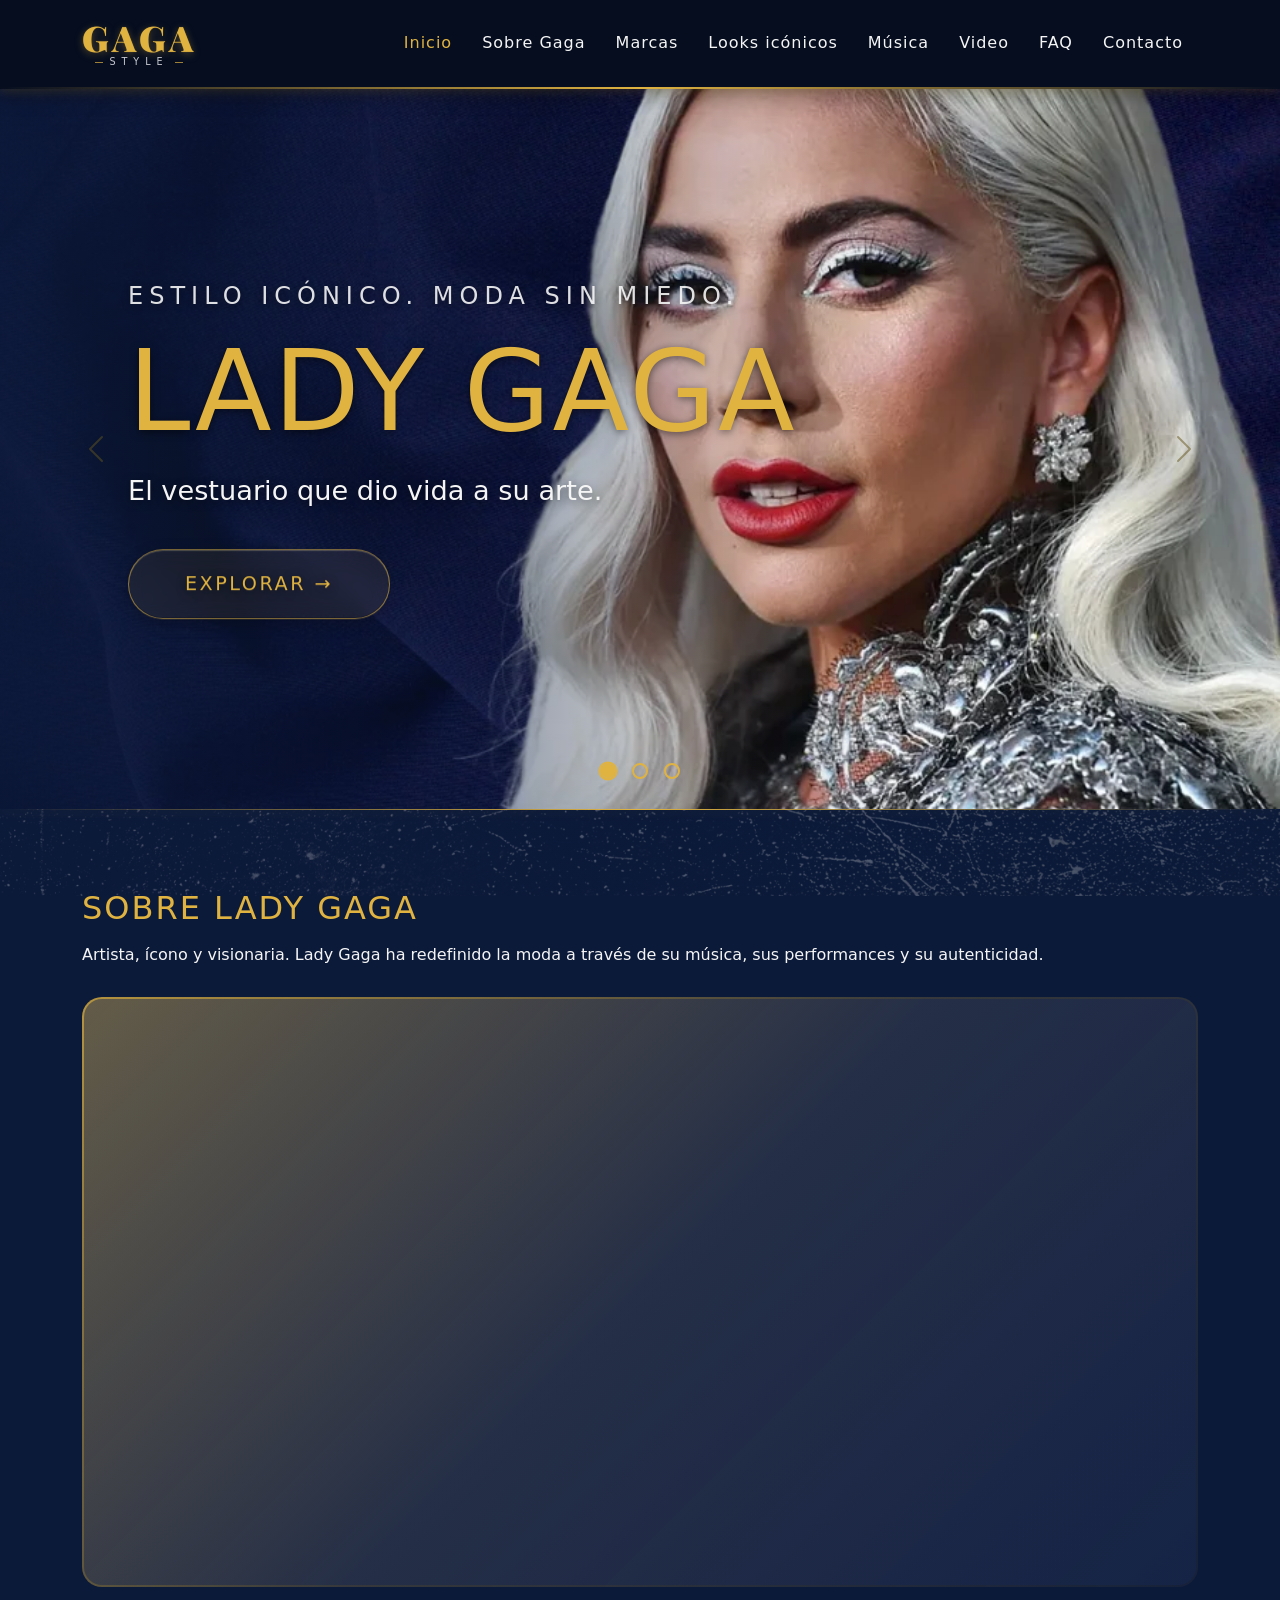
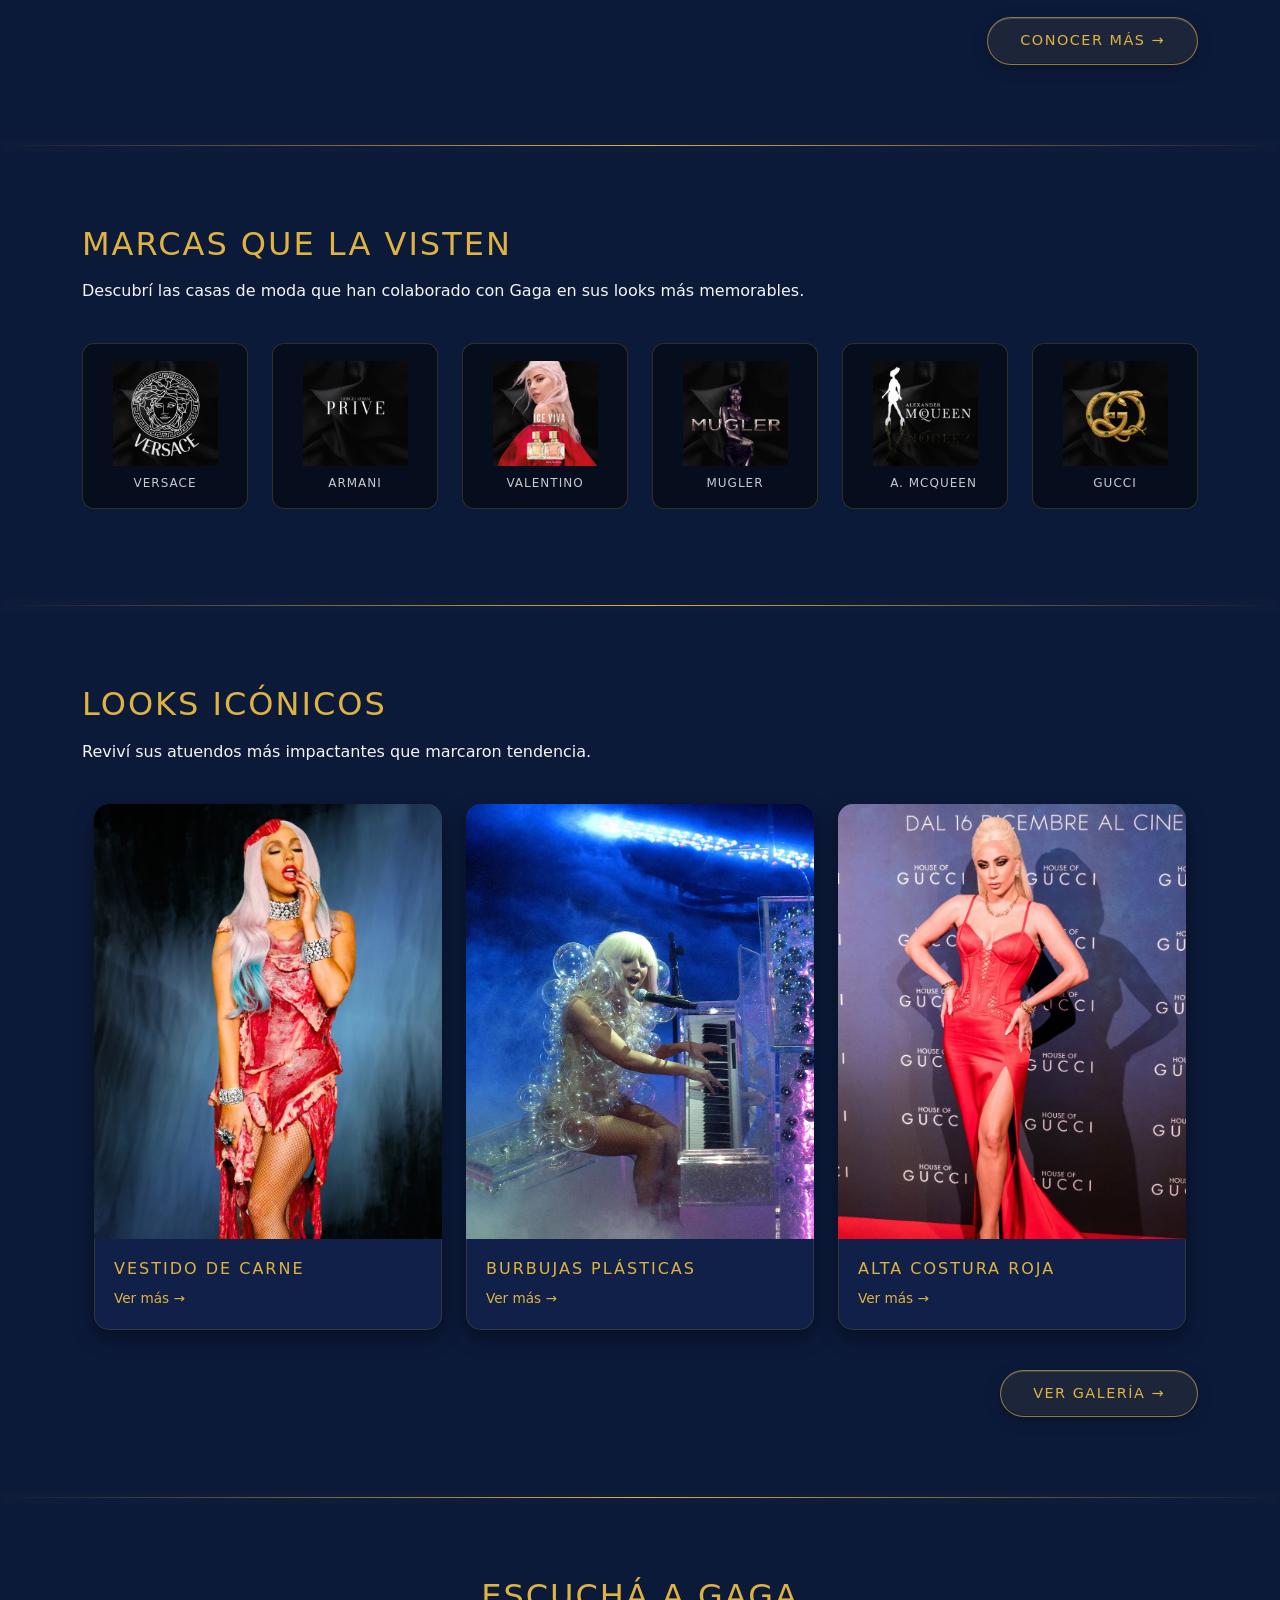
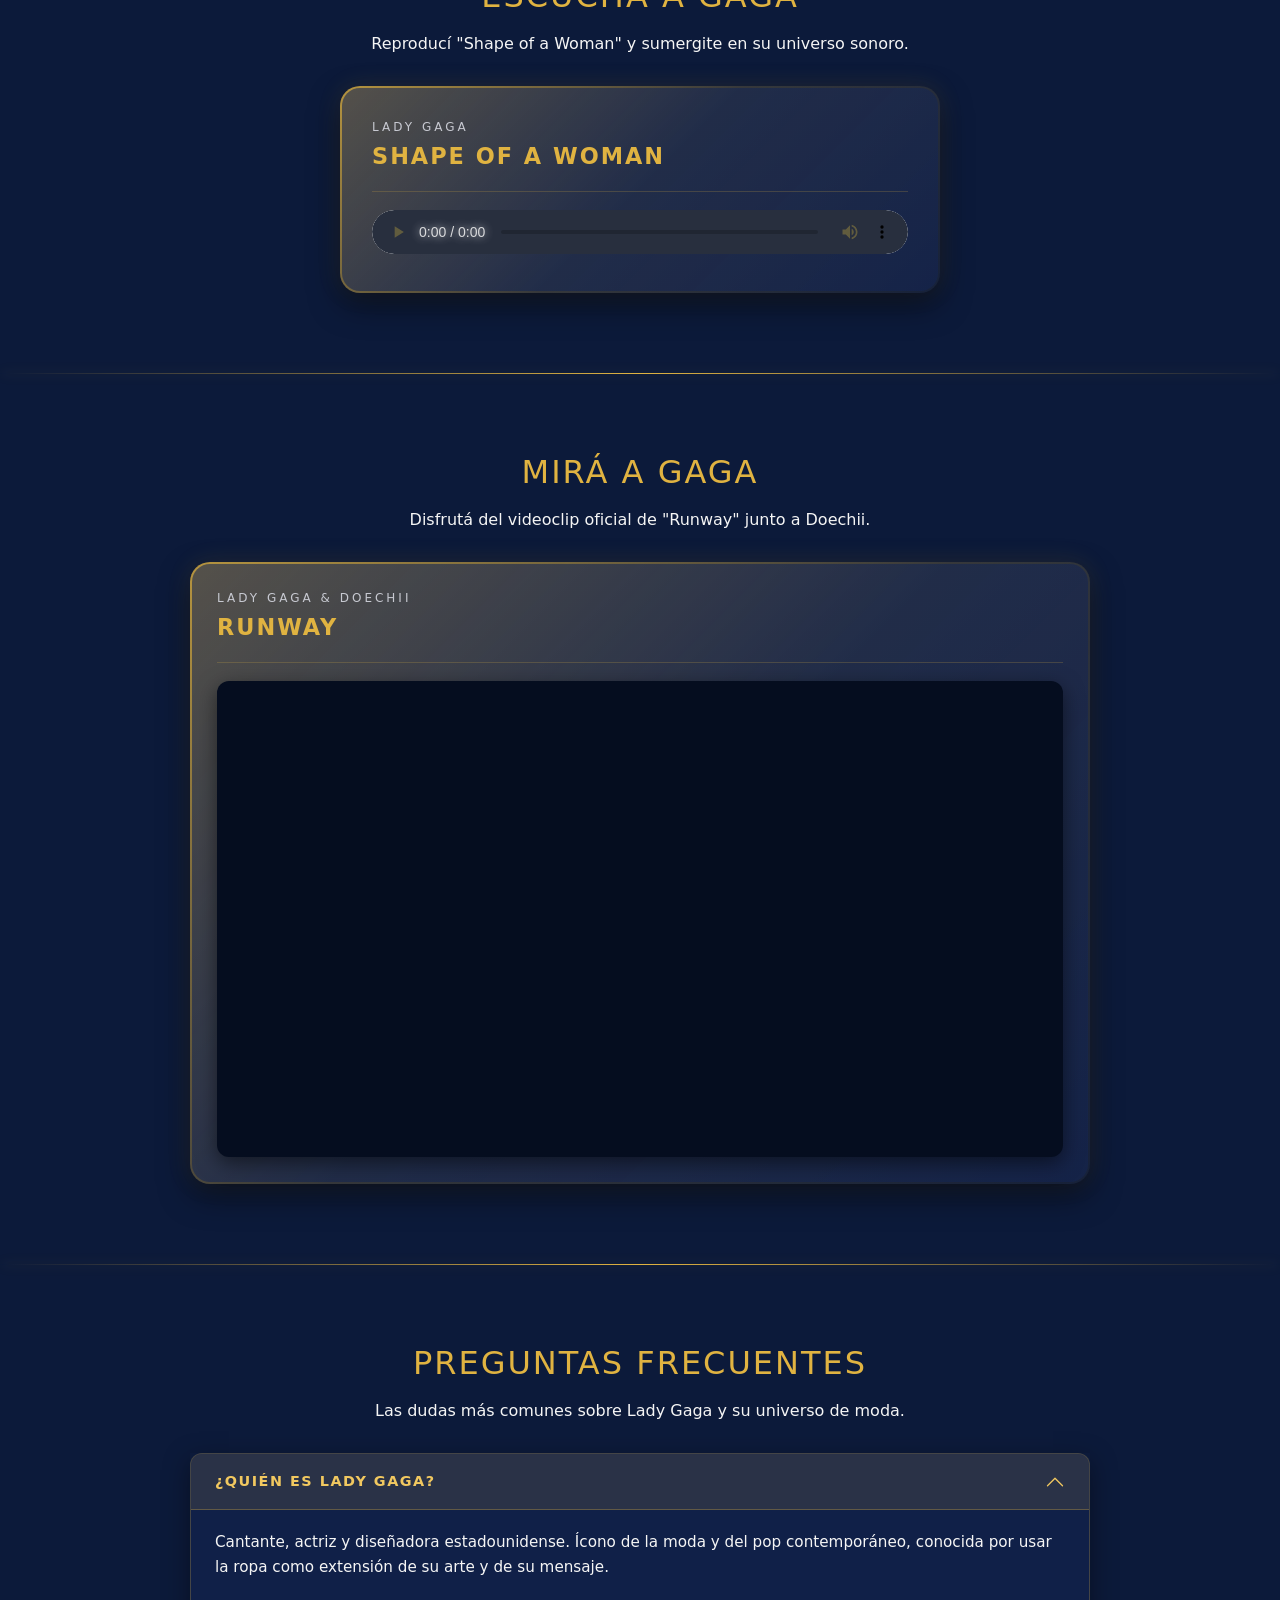
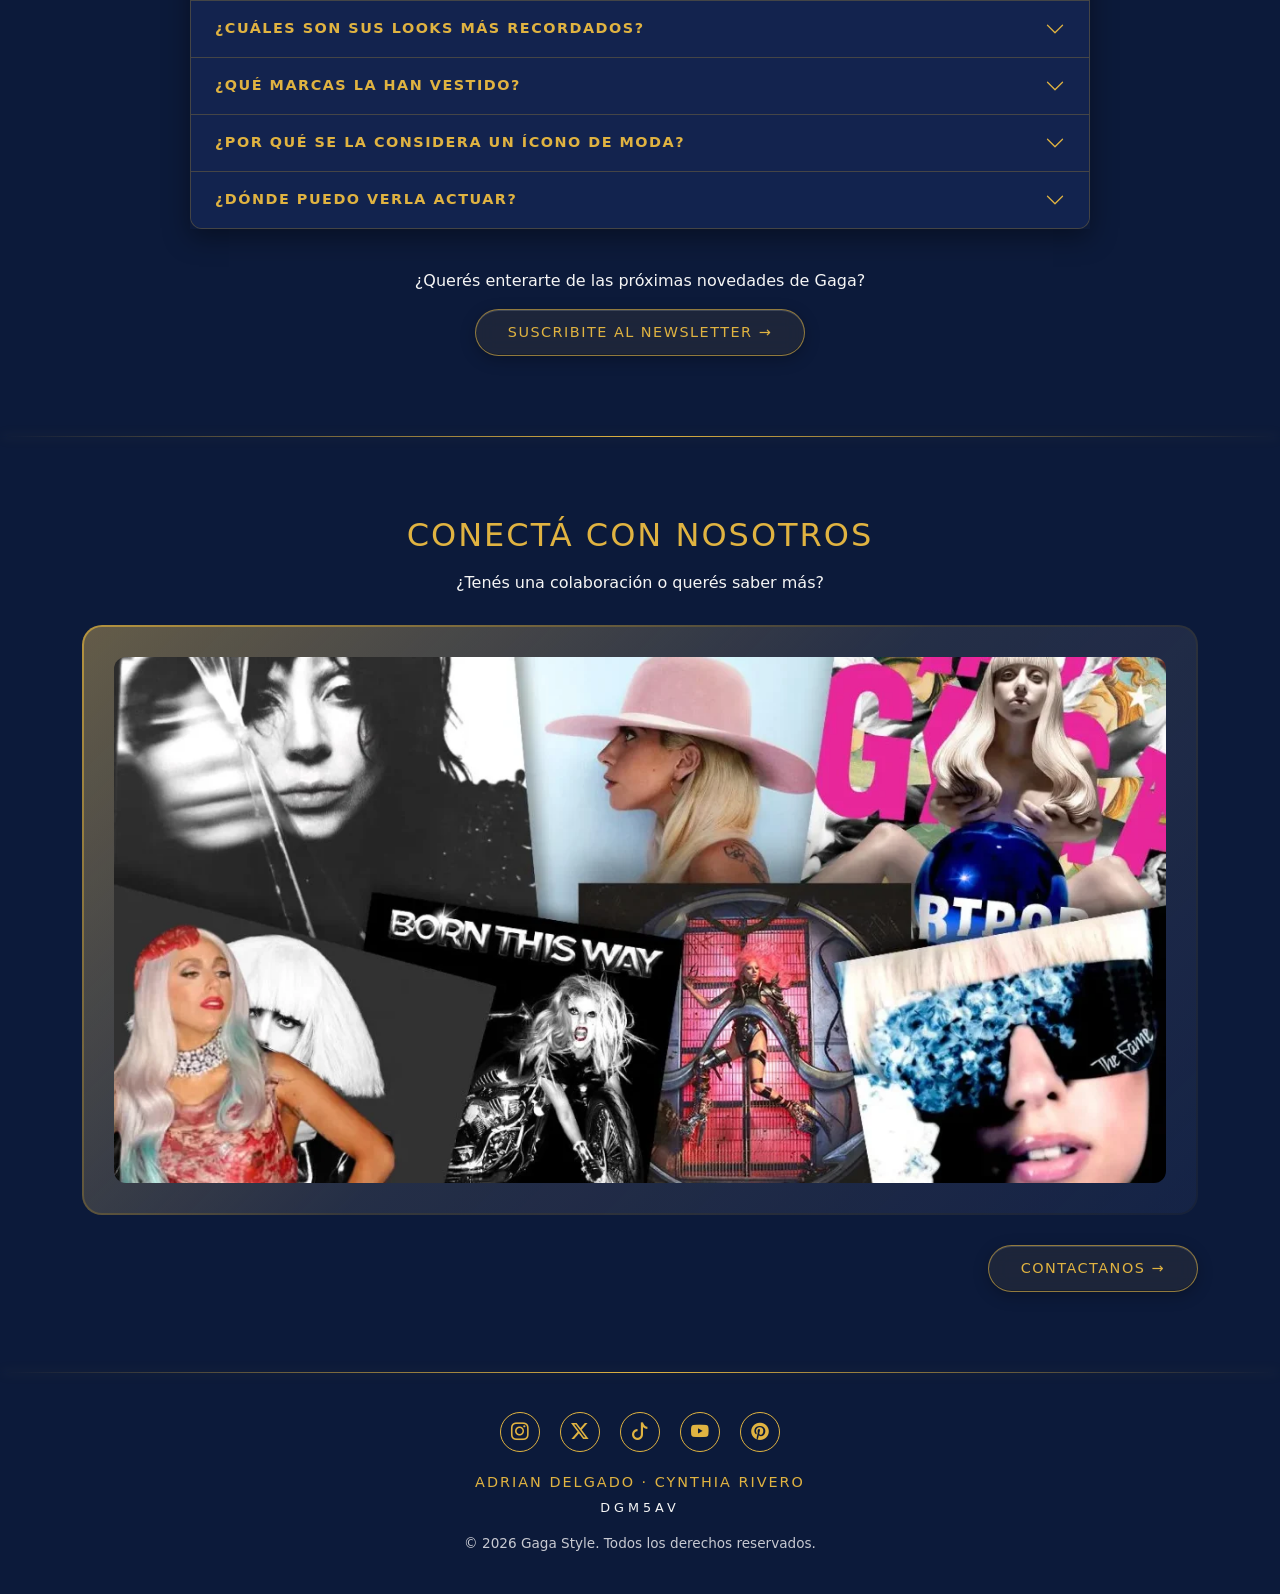
==== index.html @ fc1a2ec3 "TP2 Gaga Style — sitio sobre Lady Gaga (versión completa)" ====
<!DOCTYPE html>
<html lang="es">
<head>
    <meta charset="UTF-8">
    <meta name="viewport" content="width=device-width, initial-scale=1.0">
    <link rel="icon" type="image/svg+xml" href="multimedia/favicon.svg">
    <title>GAGA Style</title>
    <link rel="stylesheet" href="estilos/bootstrap.css">
    <link rel="stylesheet" href="https://cdn.jsdelivr.net/npm/bootstrap-icons@1.11.3/font/bootstrap-icons.css">
    <link rel="preconnect" href="https://fonts.googleapis.com">
    <link rel="preconnect" href="https://fonts.gstatic.com" crossorigin>
    <link rel="stylesheet" href="https://fonts.googleapis.com/css2?family=Playfair+Display:wght@700;900&display=swap">
    <link rel="stylesheet" href="estilos/estilos.css">
</head>
<body>

    <header>
        <nav class="navbar navbar-expand-lg">
            <div class="container">
                <a class="navbar-brand" href="#inicio">
                    <span class="brand-main">GAGA</span>
                    <span class="brand-tag">Style</span>
                </a>
                <button class="navbar-toggler" type="button" data-bs-toggle="collapse" data-bs-target="#menuPrincipal" aria-controls="menuPrincipal" aria-expanded="false" aria-label="Abrir menú">
                    <span class="navbar-toggler-icon"></span>
                </button>
                <div class="collapse navbar-collapse" id="menuPrincipal">
                    <ul class="navbar-nav ms-auto">
                        <li class="nav-item">
                            <a class="nav-link" href="#inicio">Inicio</a>
                        </li>
                        <li class="nav-item">
                            <a class="nav-link" href="#sobre">Sobre Gaga</a>
                        </li>
                        <li class="nav-item">
                            <a class="nav-link" href="#marcas">Marcas</a>
                        </li>
                        <li class="nav-item">
                            <a class="nav-link" href="#looks">Looks icónicos</a>
                        </li>
                        <li class="nav-item">
                            <a class="nav-link" href="#musica">Música</a>
                        </li>
                        <li class="nav-item">
                            <a class="nav-link" href="#video">Video</a>
                        </li>
                        <li class="nav-item">
                            <a class="nav-link" href="#faq">FAQ</a>
                        </li>
                        <li class="nav-item">
                            <a class="nav-link" href="#contacto">Contacto</a>
                        </li>
                    </ul>
                </div>
            </div>
        </nav>
    </header>

    <main>

        <!-- 01 INICIO — banner con carousel -->
        <section id="inicio" class="carousel slide carousel-fade">
            <div class="carousel-indicators">
                <button type="button" data-bs-target="#inicio" data-bs-slide-to="0" class="active" aria-current="true" aria-label="Banner Lady Gaga"></button>
                <button type="button" data-bs-target="#inicio" data-bs-slide-to="1" aria-label="Banner Un manifiesto"></button>
                <button type="button" data-bs-target="#inicio" data-bs-slide-to="2" aria-label="Banner Alta costura"></button>
            </div>

            <ul class="carousel-inner p-0 m-0">
                <li class="carousel-item active">
                    <picture>
                        <source media="(max-width: 767px)" srcset="multimedia/banner/banner1_mobile.webp">
                        <source media="(max-width: 991px)" srcset="multimedia/banner/banner1_tablet.webp">
                        <img src="multimedia/banner/banner1_pc.webp" class="d-block w-100" alt="Lady Gaga look 1">
                    </picture>
                    <div class="carousel-caption">
                        <p>Estilo icónico. Moda sin miedo.</p>
                        <h1>Lady Gaga</h1>
                        <p>El vestuario que dio vida a su arte.</p>
                        <a href="#sobre" class="btn btn-outline-warning">Explorar</a>
                    </div>
                </li>
                <li class="carousel-item">
                    <picture>
                        <source media="(max-width: 767px)" srcset="multimedia/banner/banner2_mobile.webp">
                        <source media="(max-width: 991px)" srcset="multimedia/banner/banner2_tablet.webp">
                        <img src="multimedia/banner/banner2_pc.webp" class="d-block w-100" alt="Lady Gaga look 2">
                    </picture>
                    <div class="carousel-caption">
                        <p>Provocación y arte.</p>
                        <h2>Un manifiesto</h2>
                        <p>Atuendos que marcaron una era.</p>
                        <a href="#looks" class="btn btn-outline-warning">Ver looks</a>
                    </div>
                </li>
                <li class="carousel-item">
                    <picture>
                        <source media="(max-width: 767px)" srcset="multimedia/banner/banner3_mobile.webp">
                        <source media="(max-width: 991px)" srcset="multimedia/banner/banner3_tablet.webp">
                        <img src="multimedia/banner/banner3_pc.webp" class="d-block w-100" alt="Lady Gaga look 3">
                    </picture>
                    <div class="carousel-caption">
                        <p>Diseñadores y casas de moda.</p>
                        <h2>Alta costura</h2>
                        <p>Descubrí quién está detrás de cada look.</p>
                        <a href="#marcas" class="btn btn-outline-warning">Ver marcas</a>
                    </div>
                </li>
            </ul>

            <button class="carousel-control-prev" type="button" data-bs-target="#inicio" data-bs-slide="prev">
                <span class="carousel-control-prev-icon" aria-hidden="true"></span>
                <span class="visually-hidden">Anterior</span>
            </button>
            <button class="carousel-control-next" type="button" data-bs-target="#inicio" data-bs-slide="next">
                <span class="carousel-control-next-icon" aria-hidden="true"></span>
                <span class="visually-hidden">Siguiente</span>
            </button>
        </section>

        <!-- 02 SOBRE GAGA -->
        <section id="sobre">
            <div class="container">
                <h2>Sobre Lady Gaga</h2>
                <p>Artista, ícono y visionaria. Lady Gaga ha redefinido la moda a través de su música, sus performances y su autenticidad.</p>
                <figure>
                    <picture>
                        <source media="(max-width: 767px)" srcset="multimedia/sobre_mobile.webp">
                        <source media="(max-width: 991px)" srcset="multimedia/sobre_tablet.webp">
                        <img src="multimedia/sobre_pc.webp" class="img-fluid" alt="Retrato de Lady Gaga">
                    </picture>
                </figure>
                <a href="secciones/sobre.html" class="btn btn-outline-warning">Conocer más</a>
            </div>
        </section>

        <!-- 03 MARCAS — grid de logos -->
        <section id="marcas">
            <div class="container">
                <h2>Marcas que la visten</h2>
                <p>Descubrí las casas de moda que han colaborado con Gaga en sus looks más memorables.</p>

                <!-- propiedad + break + columna -->
                <ul class="row list-unstyled">
                    <li class="col-6 col-md-4 col-lg-2">
                        <a href="secciones/marca1.html" class="tarjeta-marca">
                            <img src="multimedia/marcas/marca1.webp" class="img-fluid" alt="Versace">
                            <span>Versace</span>
                        </a>
                    </li>
                    <li class="col-6 col-md-4 col-lg-2">
                        <a href="secciones/marca2.html" class="tarjeta-marca">
                            <img src="multimedia/marcas/marca2.webp" class="img-fluid" alt="Armani">
                            <span>Armani</span>
                        </a>
                    </li>
                    <li class="col-6 col-md-4 col-lg-2">
                        <a href="secciones/marca3.html" class="tarjeta-marca">
                            <img src="multimedia/marcas/marca3.webp" class="img-fluid" alt="Valentino">
                            <span>Valentino</span>
                        </a>
                    </li>
                    <li class="col-6 col-md-4 col-lg-2">
                        <a href="secciones/marca4.html" class="tarjeta-marca">
                            <img src="multimedia/marcas/marca4.webp" class="img-fluid" alt="Mugler">
                            <span>Mugler</span>
                        </a>
                    </li>
                    <li class="col-6 col-md-4 col-lg-2">
                        <a href="secciones/marca5.html" class="tarjeta-marca">
                            <img src="multimedia/marcas/marca5.webp" class="img-fluid" alt="Alexander McQueen">
                            <span>Alexander McQueen</span>
                        </a>
                    </li>
                    <li class="col-6 col-md-4 col-lg-2">
                        <a href="secciones/marca6.html" class="tarjeta-marca">
                            <img src="multimedia/marcas/marca6.webp" class="img-fluid" alt="Gucci">
                            <span>Gucci</span>
                        </a>
                    </li>
                </ul>
            </div>
        </section>

        <!-- 04 LOOKS ICÓNICOS -->
        <section id="looks">
            <div class="container">
                <h2>Looks icónicos</h2>
                <p>Reviví sus atuendos más impactantes que marcaron tendencia.</p>

                <!-- propiedad + break + columna -->
                <ul class="row list-unstyled">
                    <li class="card col-12 col-md-6 col-lg-4">
                        <figure>
                            <picture>
                                <source media="(max-width: 767px)" srcset="multimedia/looks/look1_mobile.webp">
                                <source media="(max-width: 991px)" srcset="multimedia/looks/look1_tablet.webp">
                                <img src="multimedia/looks/look1_pc.webp" class="card-img-top img-fluid" alt="Lady Gaga con el vestido de carne en los MTV VMA 2010">
                            </picture>
                        </figure>
                        <div class="card-body">
                            <h3 class="card-title">Vestido de carne</h3>
                            <a href="secciones/look1.html" class="card-link">Ver más</a>
                        </div>
                    </li>
                    <li class="card col-12 col-md-6 col-lg-4">
                        <figure>
                            <picture>
                                <source media="(max-width: 767px)" srcset="multimedia/looks/look2_mobile.webp">
                                <source media="(max-width: 991px)" srcset="multimedia/looks/look2_tablet.webp">
                                <img src="multimedia/looks/look2_pc.webp" class="card-img-top img-fluid" alt="Lady Gaga con el traje de burbujas plásticas transparentes">
                            </picture>
                        </figure>
                        <div class="card-body">
                            <h3 class="card-title">Burbujas plásticas</h3>
                            <a href="secciones/look2.html" class="card-link">Ver más</a>
                        </div>
                    </li>
                    <li class="card col-12 col-md-6 col-lg-4">
                        <figure>
                            <picture>
                                <source media="(max-width: 767px)" srcset="multimedia/looks/look3_mobile.webp">
                                <source media="(max-width: 991px)" srcset="multimedia/looks/look3_tablet.webp">
                                <img src="multimedia/looks/look3_pc.webp" class="card-img-top img-fluid" alt="Lady Gaga con vestido rojo de alta costura sobre alfombra roja">
                            </picture>
                        </figure>
                        <div class="card-body">
                            <h3 class="card-title">Alta costura roja</h3>
                            <a href="secciones/look3.html" class="card-link">Ver más</a>
                        </div>
                    </li>
                </ul>

                <a href="#" class="btn btn-outline-warning">Ver galería</a>
            </div>
        </section>

        <!-- 05 MÚSICA -->
        <section id="musica">
            <div class="container">
                <h2>Escuchá a Gaga</h2>
                <p>Reproducí "Shape of a Woman" y sumergite en su universo sonoro.</p>

                <div class="reproductor">
                    <div class="reproductor-info">
                        <span class="reproductor-artista">Lady Gaga</span>
                        <span class="reproductor-tema">Shape of a Woman</span>
                    </div>
                    <audio controls preload="metadata">
                        <source src="multimedia/audio/shape-of-a-woman.mp3" type="audio/mpeg">
                        Tu navegador no soporta el elemento de audio.
                    </audio>
                </div>
            </div>
        </section>

        <!-- 06 VIDEO -->
        <section id="video">
            <div class="container">
                <h2>Mirá a Gaga</h2>
                <p>Disfrutá del videoclip oficial de "Runway" junto a Doechii.</p>

                <div class="reproductor-video">
                    <div class="reproductor-info">
                        <span class="reproductor-artista">Lady Gaga &amp; Doechii</span>
                        <span class="reproductor-tema">Runway</span>
                    </div>
                    <iframe
                        src="https://www.youtube.com/embed/XXIX2WnfbpE"
                        title="Videoclip de Lady Gaga"
                        allow="accelerometer; autoplay; clipboard-write; encrypted-media; gyroscope; picture-in-picture; web-share"
                        referrerpolicy="strict-origin-when-cross-origin"
                        allowfullscreen>
                    </iframe>
                </div>
            </div>
        </section>

        <!-- 07 FAQ — accordion de Bootstrap, primer item abierto por default -->
        <section id="faq">
            <div class="container">
                <h2>Preguntas frecuentes</h2>
                <p>Las dudas más comunes sobre Lady Gaga y su universo de moda.</p>

                <ul class="accordion list-unstyled" id="faqAccordion">
                    <li class="accordion-item">
                        <h3 class="accordion-header">
                            <button class="accordion-button" type="button" data-bs-toggle="collapse" data-bs-target="#faq1" aria-expanded="true" aria-controls="faq1">
                                ¿Quién es Lady Gaga?
                            </button>
                        </h3>
                        <div id="faq1" class="accordion-collapse collapse show" data-bs-parent="#faqAccordion">
                            <div class="accordion-body">
                                Cantante, actriz y diseñadora estadounidense. Ícono de la moda y del pop contemporáneo, conocida por usar la ropa como extensión de su arte y de su mensaje.
                            </div>
                        </div>
                    </li>
                    <li class="accordion-item">
                        <h3 class="accordion-header">
                            <button class="accordion-button collapsed" type="button" data-bs-toggle="collapse" data-bs-target="#faq2" aria-expanded="false" aria-controls="faq2">
                                ¿Cuáles son sus looks más recordados?
                            </button>
                        </h3>
                        <div id="faq2" class="accordion-collapse collapse" data-bs-parent="#faqAccordion">
                            <div class="accordion-body">
                                El vestido de carne en los MTV VMA 2010, el traje de burbujas plásticas y sus apariciones de alta costura en alfombras rojas como las de House of Gucci.
                            </div>
                        </div>
                    </li>
                    <li class="accordion-item">
                        <h3 class="accordion-header">
                            <button class="accordion-button collapsed" type="button" data-bs-toggle="collapse" data-bs-target="#faq3" aria-expanded="false" aria-controls="faq3">
                                ¿Qué marcas la han vestido?
                            </button>
                        </h3>
                        <div id="faq3" class="accordion-collapse collapse" data-bs-parent="#faqAccordion">
                            <div class="accordion-body">
                                Versace, Armani, Valentino, Mugler, Alexander McQueen y Gucci, entre otras casas de alta costura que la vistieron en momentos clave de su carrera.
                            </div>
                        </div>
                    </li>
                    <li class="accordion-item">
                        <h3 class="accordion-header">
                            <button class="accordion-button collapsed" type="button" data-bs-toggle="collapse" data-bs-target="#faq4" aria-expanded="false" aria-controls="faq4">
                                ¿Por qué se la considera un ícono de moda?
                            </button>
                        </h3>
                        <div id="faq4" class="accordion-collapse collapse" data-bs-parent="#faqAccordion">
                            <div class="accordion-body">
                                Porque rompió moldes desde sus inicios y transformó cada presentación en una declaración artística, usando los atuendos como un mensaje y no solo como vestuario.
                            </div>
                        </div>
                    </li>
                    <li class="accordion-item">
                        <h3 class="accordion-header">
                            <button class="accordion-button collapsed" type="button" data-bs-toggle="collapse" data-bs-target="#faq5" aria-expanded="false" aria-controls="faq5">
                                ¿Dónde puedo verla actuar?
                            </button>
                        </h3>
                        <div id="faq5" class="accordion-collapse collapse" data-bs-parent="#faqAccordion">
                            <div class="accordion-body">
                                En sus videos oficiales y conciertos. En este mismo sitio podés ver y escuchar material en las secciones de Música y Video.
                            </div>
                        </div>
                    </li>
                </ul>

                <!-- Newsletter CTA: el botón dispara un alert dinámico con JS
                     (mismo patrón oficial de Bootstrap: createElement + append).
                     El script va al final del body. -->
                <div class="newsletter-cta">
                    <p>¿Querés enterarte de las próximas novedades de Gaga?</p>
                    <div id="liveAlertPlaceholder"></div>
                    <button id="liveAlertBtn" type="button" class="btn btn-outline-warning">Suscribite al newsletter</button>
                </div>
            </div>
        </section>

        <!-- 08 CONTACTO -->
        <section id="contacto">
            <div class="container">
                <h2>Conectá con nosotros</h2>
                <p>¿Tenés una colaboración o querés saber más?</p>
                <figure>
                    <picture>
                        <source media="(max-width: 767px)" srcset="multimedia/contacto/contacto_mobile.webp">
                        <source media="(max-width: 991px)" srcset="multimedia/contacto/contacto_tablet.webp">
                        <img src="multimedia/contacto/contacto_pc.webp" class="img-fluid" alt="Contacto">
                    </picture>
                </figure>
                <a href="secciones/contacto.html" class="btn btn-outline-warning">Contactanos</a>
            </div>
        </section>

    </main>

    <footer>
        <div class="container text-center">
            <ul class="list-unstyled">
                <li><a href="https://instagram.com/" aria-label="Instagram"><i class="bi bi-instagram"></i></a></li>
                <li><a href="https://x.com/" aria-label="X"><i class="bi bi-twitter-x"></i></a></li>
                <li><a href="https://tiktok.com/" aria-label="TikTok"><i class="bi bi-tiktok"></i></a></li>
                <li><a href="https://youtube.com/" aria-label="YouTube"><i class="bi bi-youtube"></i></a></li>
                <li><a href="https://pinterest.com/" aria-label="Pinterest"><i class="bi bi-pinterest"></i></a></li>
            </ul>
            <p class="footer-alumnos">Adrian Delgado &middot; Cynthia Rivero</p>
            <p class="footer-carrera">DGM5AV</p>
            <p>&copy; 2026 Gaga Style. Todos los derechos reservados.</p>
        </div>
    </footer>

    <script src="js/bootstrap.bundle.min.js"></script>

    <!--
      Live alert: al hacer click en "Suscribite al newsletter", se inserta
      dinámicamente un alert dismissible dentro de #liveAlertPlaceholder.
      Patrón oficial de Bootstrap (createElement + innerHTML + append),
      tal cual mostró la profe en la slide "Alert con JavaScript".
    -->
    <script>
        const alertPlaceholder = document.getElementById('liveAlertPlaceholder')
        const appendAlert = (message, type) => {
            const wrapper = document.createElement('div')
            wrapper.innerHTML = [
                `<div class="alert alert-${type} alert-dismissible" role="alert">`,
                `   <div>${message}</div>`,
                '   <button type="button" class="btn-close" data-bs-dismiss="alert" aria-label="Cerrar"></button>',
                '</div>'
            ].join('')

            alertPlaceholder.append(wrapper)
        }

        const alertTrigger = document.getElementById('liveAlertBtn')
        if (alertTrigger) {
            alertTrigger.addEventListener('click', () => {
                appendAlert('¡Gracias por suscribirte! Pronto recibirás las novedades de Gaga en tu correo.', 'warning')
            })
        }
    </script>

    <!--
      Scrollspy: actualiza la clase .active del nav-link según la sección
      que el usuario está viendo. Target = #menuPrincipal (el <div> que contiene
      el <ul class="navbar-nav">). rootMargin compensa la nav sticky de PC
      (-120px arriba) y dispara el cambio cuando el título de la sección
      llega al tercio superior del viewport (-40% abajo).
    -->
    <script>
        // ScrollSpy actualiza .active del nav-link según la sección visible.
        // NO usamos smoothScroll: true porque ignora scroll-padding-top del CSS.
        // El smooth scroll lo hace el browser nativamente (scroll-behavior: smooth)
        // que SÍ respeta el padding para que la nav sticky no tape el título.
        new bootstrap.ScrollSpy(document.body, {
            target: '#menuPrincipal',
            rootMargin: '-120px 0px -40% 0px'
        })
    </script>

    <!--
      Fade-in al scrollear: cuando una <section> entra al viewport, se anima
      de opacity 0 + translateY(30px) hacia su posición normal. Solo en PC
      porque es donde tiene impacto visual. Salteamos la primera sección
      (banner) que ya está visible al cargar — así no parpadea.
    -->
    <script>
        if (window.matchMedia('(min-width: 1024px)').matches) {
            const sections = document.querySelectorAll('main > section:not(:first-of-type)')

            sections.forEach(s => s.classList.add('fade-in-pending'))

            const fadeObserver = new IntersectionObserver((entries) => {
                entries.forEach(entry => {
                    if (entry.isIntersecting) {
                        entry.target.classList.add('visible')
                        fadeObserver.unobserve(entry.target)
                    }
                })
            }, {
                /* threshold 0 + rootMargin -120px abajo: el fade-in dispara apenas
                   la sección asoma 120px desde el borde inferior del viewport.
                   Así el usuario VE la animación (antes disparaba muy tarde, con
                   15% de la sección visible ya estaba arriba del fold). */
                threshold: 0,
                rootMargin: '0px 0px -120px 0px'
            })

            sections.forEach(s => fadeObserver.observe(s))
        }
    </script>
</body>
</html>
---- estilos/estilos.css ----
/* =========================================================
   GAGA STYLE — estilos.css
   ---------------------------------------------------------
   Hoja de estilos principal del TP2 (sitio sobre Lady Gaga).
   Carga DESPUÉS de bootstrap.css, así que puede pisar reglas
   de Bootstrap cuando hace falta.

   Orden del archivo:
     1) Paleta y variables (colores reutilizables)
     2) Base (html/body, tipografías, secciones, botones)
     3) Navbar (header)
     4) Banner / Inicio (carousel)
     5) Sobre Gaga y Contacto (figures con marco dorado)
     6) Marcas (tarjetas cuadradas con hover)
     7) Página individual de marca y look-marca
     8) Looks icónicos (cards)
     9) Música y Video (reproductores)
    10) Formulario de contacto
    11) Separador decorativo entre secciones
    12) Footer

   Breakpoints usados:
     - Mobile: estilos base (sin media query).
     - Tablet: @media (min-width: 768px) and (max-width: 991px).
     - PC:     @media (min-width: 1024px).
   ========================================================= */

/* ============================================
   1) Paleta y variables
   --------------------------------------------
   Toda la paleta del sitio en custom properties.
   Si hay que cambiar un color, se cambia acá UNA vez y
   se actualiza en todo el CSS.
   ============================================ */
:root {
    --navy-fondo: #0c1a3a;   /* azul principal del fondo */
    --navy-claro: #142552;   /* azul un poco más claro (bordes sutiles) */
    --navy-oscuro: #050d1f;  /* azul muy oscuro (header) */
    --dorado: #e0b341;       /* dorado principal (acentos, títulos) */
    --dorado-claro: #f1c860; /* dorado para hover */
    --texto-claro: #f5f5f5;  /* texto principal sobre fondo oscuro */
    --texto-suave: #c7c9d1;  /* texto secundario / descripciones */
}

/* ============================================
   2) Base
   --------------------------------------------
   Reset suave, tipografía, fondo con textura,
   estilos de h1/h2/h3, links y secciones.
   ============================================ */

/* Anti scroll horizontal (algunas animaciones se pasan unos px) */
html, body {
    overflow-x: clip;
    max-width: 100%;
    margin: 0;
    padding: 0;
}

main, header, footer {
    overflow-x: clip;
    max-width: 100%;
}

/* Fondo: textura de estrellas + overlay navy semi-transparente para oscurecer */
body {
    background-color: var(--navy-fondo);
    background-image:
        linear-gradient(rgba(12, 26, 58, 0.65), rgba(12, 26, 58, 0.65)),
        url('../multimedia/textura_mobile.webp');
    background-size: cover;
    background-position: center top;
    background-attachment: fixed; /* la textura queda quieta al scrollear */
    background-repeat: no-repeat;
    color: var(--texto-claro);
    font-family: 'Segoe UI', system-ui, sans-serif;
}

/* Cambiamos la textura por una más pesada al subir el viewport,
   así no se ve pixelada en pantallas grandes. */
@media (min-width: 768px) {
    body {
        background-image:
            linear-gradient(rgba(12, 26, 58, 0.65), rgba(12, 26, 58, 0.65)),
            url('../multimedia/textura_tablet.webp');
    }
}

@media (min-width: 992px) {
    body {
        background-image:
            linear-gradient(rgba(12, 26, 58, 0.65), rgba(12, 26, 58, 0.65)),
            url('../multimedia/textura_pc.webp');
    }
}

/* Todos los títulos del sitio van en dorado, mayúsculas y con espaciado.
   Da el aire "editorial" / moda de lujo. */
h1, h2, h3 {
    color: var(--dorado);
    letter-spacing: 2px;
    text-transform: uppercase;
}

h2 {
    font-size: 2rem;
    margin-bottom: 1rem;
}

a {
    color: var(--dorado);
    text-decoration: none;
}

a:hover {
    color: var(--dorado-claro);
}

/* Padding vertical de TODAS las secciones (deja aire arriba y abajo) */
section {
    padding: 40px 20px;
}

@media (min-width: 768px) {
    section {
        padding: 80px 0; /* más aire en tablet/PC */
    }
}

/* ============================================
   Botones pill — efecto vidrio esmerilado
   --------------------------------------------
   Los .btn del sitio se ven como pastillas doradas
   semitransparentes con blur por detrás (glassmorphism)
   y una flecha "→" auto-agregada al final.
   ============================================ */
.btn-outline-warning,
.btn {
    position: relative;
    border: 1px solid rgba(224, 179, 65, 0.6);
    color: var(--dorado);
    background-color: rgba(224, 179, 65, 0.08);
    backdrop-filter: blur(10px);
    -webkit-backdrop-filter: blur(10px);
    border-radius: 50px;
    padding: 12px 32px;
    text-transform: uppercase;
    letter-spacing: 1.5px;
    font-size: 0.9rem;
    transition: all 0.3s ease;
    box-shadow:
        0 4px 15px rgba(0, 0, 0, 0.25),
        inset 0 1px 0 rgba(255, 255, 255, 0.15),
        inset 0 -1px 0 rgba(0, 0, 0, 0.2);
}

/* Flecha "→" agregada por CSS al final de cada botón (no se escribe en el HTML) */
.btn-outline-warning::after,
.btn::after {
    content: " →";
}

/* Hover: el botón se levanta 2px y brilla más fuerte */
.btn-outline-warning:hover,
.btn:hover {
    background-color: rgba(224, 179, 65, 0.25);
    color: var(--dorado-claro);
    border-color: var(--dorado);
    transform: translateY(-2px);
    box-shadow:
        0 8px 25px rgba(224, 179, 65, 0.3),
        inset 0 1px 0 rgba(255, 255, 255, 0.25),
        inset 0 -1px 0 rgba(0, 0, 0, 0.2);
}

.btn-outline-warning:active,
.btn:active {
    transform: translateY(0);
    box-shadow:
        0 2px 8px rgba(0, 0, 0, 0.3),
        inset 0 1px 3px rgba(0, 0, 0, 0.2);
}

/* ============================================
   3) Navbar
   --------------------------------------------
   Header con fondo navy oscuro, línea dorada gradiente
   en el borde inferior (la misma que usamos como separador
   entre secciones más abajo) y un sutil glow dorado.
   ============================================ */
header {
    background-color: var(--navy-oscuro);
    /* Borde inferior con degradado transparente → dorado → transparente */
    border-bottom: 2px solid transparent;
    border-image: linear-gradient(to right, transparent 0%, var(--dorado) 50%, transparent 100%) 1;
    box-shadow: 0 4px 20px rgba(0, 0, 0, 0.4), 0 0 12px rgba(224, 179, 65, 0.3);
}

.navbar {
    padding: 20px 0;
}

.navbar-brand {
    display: inline-flex;
    flex-direction: column;
    align-items: center;
    line-height: 1;
    padding: 0;
    color: var(--dorado) !important;
    text-decoration: none;
}

/* "GAGA" — texto grande con fuente serif Playfair Display */
.navbar-brand .brand-main {
    font-family: 'Playfair Display', 'Georgia', serif;
    font-size: 2.2rem;
    font-weight: 900;
    letter-spacing: 3px;
    color: var(--dorado);
    text-shadow:
        0 2px 8px rgba(224, 179, 65, 0.35),
        0 0 1px rgba(224, 179, 65, 0.5);
}

/* "Style" — texto chiquito debajo de "GAGA", entre dos rayitas doradas */
.navbar-brand .brand-tag {
    margin-top: 2px;
    font-size: 0.6rem;
    letter-spacing: 6px;
    text-transform: uppercase;
    color: var(--texto-suave);
    position: relative;
    padding: 0 14px;
}

/* Líneas decorativas a los costados de "Style" */
.navbar-brand .brand-tag::before,
.navbar-brand .brand-tag::after {
    content: "";
    position: absolute;
    top: 50%;
    width: 8px;
    height: 1px;
    background-color: var(--dorado);
    opacity: 0.7;
}

.navbar-brand .brand-tag::before {
    left: 0;
}

.navbar-brand .brand-tag::after {
    right: 0;
}

.navbar-brand:hover .brand-main {
    color: var(--dorado-claro);
}

.nav-link {
    color: var(--texto-claro) !important;
    letter-spacing: 1px;
    padding: 0 15px !important;
}

/* Bootstrap aplica el color de hover también al :focus. Sin esta regla,
   el link queda dorado después del click (browser lo deja enfocado),
   aunque no sea el activo. Reseteamos a blanco. */
.nav-link:focus {
    color: var(--texto-claro) !important;
}

.nav-link:hover,
.nav-link.active {
    color: var(--dorado) !important;
}

/* Menú centrado cuando está colapsado (mobile/tablet) */
@media (max-width: 991px) {
    .navbar-collapse {
        text-align: center;
        padding: 15px 0;
    }

    .navbar-nav .nav-item {
        padding: 8px 0;
    }
}

.navbar-toggler {
    border: none;
    box-shadow: none;
    padding: 0;
}

.navbar-toggler:focus {
    box-shadow: none;
}

/* Pintamos el ícono "hamburguesa" de Bootstrap en dorado usando filter */
.navbar-toggler-icon {
    filter: invert(70%) sepia(50%) saturate(500%) hue-rotate(10deg);
}

/* ============================================
   4) Banner / Inicio (carousel de Bootstrap)
   --------------------------------------------
   3 slides con foto de Gaga + caption (tagline + título + descripción + botón).
   Tiene degradados sobre la imagen para que el texto se lea SIEMPRE
   sin tapar a Gaga con un overlay opaco.
   ============================================ */
#inicio {
    padding: 0;
    background-color: var(--navy-fondo);
    overflow: hidden;
    max-width: 100%;
}

#inicio .carousel-item {
    position: relative;
}

/* Degradado para que el texto se lea sin tapar a Gaga con opacidad */
#inicio .carousel-item::before {
    content: "";
    position: absolute;
    inset: 0;
    background: linear-gradient(to bottom,
        rgba(12, 26, 58, 0.75) 0%,
        rgba(12, 26, 58, 0.55) 25%,
        rgba(12, 26, 58, 0.2) 50%,
        rgba(12, 26, 58, 0) 70%,
        rgba(12, 26, 58, 0.6) 90%,
        rgba(12, 26, 58, 1) 100%);
    z-index: 1;
    pointer-events: none;
}

/* Cada slide ocupa 80% del alto de la ventana */
#inicio .carousel-item img {
    height: 80vh;
    object-fit: cover;
}

/* Caption (texto sobre la imagen) — en mobile va arriba a la izquierda */
#inicio .carousel-caption {
    left: 5%;
    right: 5%;
    bottom: auto;
    top: 8%;
    transform: none;
    text-align: left;
    padding: 0;
    z-index: 2; /* por encima del degradado ::before */
    text-shadow: 0 2px 8px rgba(0, 0, 0, 0.5);
}

/* Tagline (primer <p> del caption) */
#inicio .carousel-caption > p:first-child {
    color: var(--texto-claro);
    font-size: 0.75rem;
    letter-spacing: 3px;
    text-transform: uppercase;
    margin-bottom: 0.5rem;
    opacity: 0.9;
}

/* Título grande "LADY GAGA" — usa clamp para crecer con el viewport.
   El primer slide es <h1> (título principal del sitio), los otros dos son <h2>. */
#inicio .carousel-caption h1,
#inicio .carousel-caption h2 {
    font-size: clamp(1.8rem, 8vw, 3.5rem);
    margin: 0 0 0.75rem;
    line-height: 1.1;
}

/* Descripción (segundo <p>) */
#inicio .carousel-caption > p:not(:first-child) {
    color: var(--texto-claro);
    font-size: clamp(0.85rem, 2.8vw, 1rem);
    margin-bottom: 1.25rem;
    max-width: 400px;
}

/* Tablet en adelante: degradado lateral y caption centrado vertical */
@media (min-width: 768px) {
    #inicio .carousel-item::before {
        background: linear-gradient(to right, rgba(12, 26, 58, 0.85) 0%, rgba(12, 26, 58, 0.4) 40%, rgba(12, 26, 58, 0) 70%);
    }

    #inicio .carousel-caption {
        left: 10%;
        right: auto;
        top: 50%;
        transform: translateY(-50%);
        max-width: 500px;
    }
}

/* Tablet: textos más grandes y caption acotado para no tapar a Gaga */
@media (min-width: 768px) and (max-width: 991px) {
    #inicio .carousel-caption {
        left: 5%;
        top: 38%;
        max-width: 42%;
    }

    #inicio .carousel-caption > p:first-child {
        font-size: 1.1rem;
        letter-spacing: 4px;
        margin-bottom: 0.85rem;
    }

    #inicio .carousel-caption h1,
    #inicio .carousel-caption h2 {
        font-size: 3rem;
        line-height: 1.05;
        margin-bottom: 1.1rem;
    }

    #inicio .carousel-caption > p:not(:first-child) {
        font-size: 1.3rem;
        line-height: 1.4;
        margin-bottom: 1.75rem;
        max-width: 100%;
    }

    #inicio .carousel-caption .btn {
        display: block;
        width: fit-content;
        margin-left: auto;
        margin-right: 0;
        padding: 16px 40px;
        font-size: 1rem;
    }

    /* Achicar aire vertical entre secciones */
    main > section {
        padding: 35px 0;
    }

    /* Pegar el párrafo al título de cada sección */
    #intro .container > p,
    #musica > .container > h2 + p,
    #cine > .container > h2 + p,
    #activismo > .container > h2 + p {
        margin-bottom: 0.6rem;
    }

    /* Achicar margen alrededor de las imágenes informativas */
    #musica figure,
    #cine figure,
    #activismo figure,
    #imagen-look figure,
    #marca figure,
    #sobre figure,
    #contacto figure {
        margin: 12px 0;
    }

    /* Botón "Volver al inicio" alineado a la derecha */
    #volver > .container > .btn {
        display: block;
        width: fit-content;
        margin-left: auto;
        margin-right: 0;
    }

    /* Looks icónicos: cuando la 3° card queda sola en la 2° fila, centrarla */
    #looks ul li:last-child {
        margin-left: 25%;
    }

    /* Contacto: foto centrada horizontalmente */
    #contacto > .container > figure {
        display: block;
        max-width: 500px;
        margin: 12px auto;
    }
}

/* ----------------------------------------------------------
   PC (≥1024px): ajustes específicos para escritorio.
   En pantallas grandes los textos del banner quedaban chicos
   comparados con la foto. Acá los agrandamos bastante.
   ---------------------------------------------------------- */
@media (min-width: 1024px) {
    /* Banner con textos más grandes */
    #inicio .carousel-caption {
        max-width: 780px;
    }

    #inicio .carousel-caption > p:first-child {
        font-size: 1.5rem;
        letter-spacing: 6px;
        margin-bottom: 1.3rem;
    }

    #inicio .carousel-caption h1,
    #inicio .carousel-caption h2 {
        font-size: 7rem;
        line-height: 1;
        margin-bottom: 1.6rem;
    }

    #inicio .carousel-caption > p:not(:first-child) {
        font-size: 1.7rem;
        line-height: 1.4;
        margin-bottom: 2.4rem;
        max-width: 620px;
    }

    #inicio .carousel-caption .btn {
        padding: 20px 56px;
        font-size: 1.2rem;
        letter-spacing: 2.5px;
    }

    /* Música y Video: en PC quedan centrados horizontalmente (título, párrafo
       y card del reproductor). El text-align: left dentro del card preserva
       la info "Artista / Tema" alineada a la izquierda como estaba. */
    #musica > .container,
    #video > .container {
        text-align: center;
    }

    .reproductor,
    .reproductor-video {
        margin-left: auto;
        margin-right: auto;
        text-align: left;
    }

    /* Navbar sticky: en PC se queda arriba al scrollear para que el usuario
       siempre tenga acceso al menú sin volver al inicio.
       z-index: 1020 es el mismo valor que usa la clase .sticky-top de Bootstrap. */
    header {
        position: sticky;
        top: 0;
        z-index: 1020;
    }

    /* Smooth scroll nativo (el del browser) + 180px de padding arriba para
       que la nav sticky no tape el título cuando hacés click en un link del nav.
       OJO: el smoothScroll de Bootstrap ScrollSpy se SALTA scroll-padding-top
       (usa scrollTo con offsetTop directo), por eso lo desactivamos en el JS
       y dejamos que el browser maneje el scroll nativamente. */
    html {
        scroll-behavior: smooth;
        scroll-padding-top: 180px;
    }

    /* Fade-in al scrollear: las secciones aparecen suaves al entrar al viewport,
       con un desplazamiento de 60px hacia arriba bien notorio. Usamos cubic-bezier
       (curva snappy de tipo "ease-out con overshoot suave") para que el efecto
       se sienta vivo. JS agrega .fade-in-pending al cargar; cuando
       IntersectionObserver detecta intersección, suma .visible y arranca la
       transición. Solo en PC. */
    main > section.fade-in-pending {
        opacity: 0;
        transform: translateY(60px);
        transition:
            opacity 1s ease-out,
            transform 1s cubic-bezier(0.2, 0.8, 0.2, 1);
    }

    main > section.fade-in-pending.visible {
        opacity: 1;
        transform: translateY(0);
    }
}

/* Indicadores del banner (los puntitos abajo) — los reestilizamos
   como círculos dorados, el activo queda relleno y un poco más grande. */
#inicio .carousel-indicators {
    margin-bottom: 30px;
}

#inicio .carousel-indicators button {
    width: 12px;
    height: 12px;
    border-radius: 50%;
    background-color: transparent;
    border: 2px solid var(--dorado);
    margin: 0 8px;
    opacity: 1;
    transition: all 0.3s ease;
}

#inicio .carousel-indicators button.active {
    background-color: var(--dorado);
    transform: scale(1.2);
}

/* Flechas prev/next en dorado */
#inicio .carousel-control-prev-icon,
#inicio .carousel-control-next-icon {
    filter: invert(70%) sepia(50%) saturate(500%) hue-rotate(10deg);
}

/* ============================================
   5) Sobre Gaga y Contacto
   --------------------------------------------
   Ambas secciones comparten el "marco dorado degradado"
   alrededor de la foto (regla compartida más abajo).
   #sobre además tiene una animación Ken Burns (zoom + paneo
   suave) que da sensación de cine.
   ============================================ */
#sobre,
#contacto {
    background-color: transparent; /* dejamos que se vea la textura del body */
}

#contacto > .container {
    text-align: center;
}

#contacto figure {
    max-width: 480px;
    margin-left: auto;
    margin-right: auto;
}

#contacto figure img {
    width: 100%;
    height: auto;
    display: block;
    border-radius: 12px;
}

/* PC (≥1024px): la foto de Contacto crece a todo el ancho del contenedor,
   igual que la de "Sobre Lady Gaga". En tablet/mobile queda acotada. */
@media (min-width: 1024px) {
    #contacto figure {
        max-width: none;
    }

    /* Forzamos las imágenes de looks a LLENAR el figure.
       img-fluid de Bootstrap solo pone max-width: 100%, no width: 100%,
       así que si la imagen intrínseca es chica deja espacio en blanco. */
    #imagen-look figure img,
    #looks figure img {
        width: 100%;
    }
}

/* MARCO DORADO DEGRADADO compartido por todas las "figures"
   de las secciones informativas. Truco de dos backgrounds:
     - padding-box: navy semi-transparente (fondo interno)
     - border-box: gradiente dorado (se ve a través del border transparente)
   Con border: 2px solid transparent + border-radius queda el marco redondeado. */
#sobre figure,
#contacto figure,
#musica figure,
#cine figure,
#activismo figure,
#imagen-look figure,
#marca figure {
    margin: 30px 0;
    background:
        linear-gradient(rgba(20, 37, 82, 0.5), rgba(20, 37, 82, 0.5)) padding-box,
        linear-gradient(135deg, rgba(224, 179, 65, 0.8) 0%, rgba(224, 179, 65, 0.2) 50%, rgba(224, 179, 65, 0.05) 100%) border-box;
    border: 2px solid transparent;
    border-radius: 20px;
    padding: 30px;
}

/* Ken Burns: la foto de "Sobre Lady Gaga" hace zoom y paneo suave en loop.
   El overflow:hidden evita que la imagen se vea fuera del marco redondeado
   cuando crece con la animación. */
#sobre figure {
    overflow: hidden;
}

#sobre figure picture,
#sobre figure img {
    display: block;
    width: 100%;
    height: auto;
}

#sobre figure img {
    animation: ken-burns-sobre 9s ease-in-out infinite alternate;
    transform-origin: center center;
    will-change: transform;
}

@keyframes ken-burns-sobre {
    0%   { transform: scale(1.05) translate(-4%, 2%); }
    50%  { transform: scale(1.15) translate(0%, -2%); }
    100% { transform: scale(1.08) translate(4%, 2%); }
}

/* Accesibilidad: si el usuario tiene "reducir movimiento" activado en el SO,
   le sacamos la animación Ken Burns. */
@media (prefers-reduced-motion: reduce) {
    #sobre figure img { animation: none; }
}

/* Botones de sección alineados a la derecha */
#sobre > .container > .btn,
#contacto > .container > .btn,
#looks > .container > .btn,
#marca > .container > .btn,
#look-marca > .container > .btn {
    display: block;
    margin-left: auto;
    margin-right: 0;
    margin-top: 20px;
    width: fit-content;
}

/* ============================================
   6) Marcas
   --------------------------------------------
   Grid de 6 tarjetas cuadradas (Versace, Armani, etc.).
   Cada tarjeta tiene hover: se levanta, escala, rota y
   queda "flotando" gracias a la animación flotar-marca.
   ============================================ */
#marcas {
    background-color: transparent;
}

#marcas > .container > ul {
    margin-top: 40px;
    gap: 20px 0;
}

/* Cada tarjeta: cuadrada (aspect-ratio 1:1), centra logo + nombre,
   fondo negro semitransparente, borde dorado tenue. */
.tarjeta-marca {
    display: flex;
    flex-direction: column;
    align-items: center;
    justify-content: center;
    aspect-ratio: 1 / 1;          /* siempre cuadrada */
    max-width: 180px;
    margin: 0 auto;
    background-color: rgba(0, 0, 0, 0.5);
    border: 1px solid rgba(224, 179, 65, 0.2);
    border-radius: 12px;
    padding: 12px;
    color: var(--texto-claro);
    text-decoration: none;
    transition: transform 0.4s cubic-bezier(0.2, 0.8, 0.2, 1),
                box-shadow 0.4s ease,
                border-color 0.3s ease,
                background-color 0.3s ease;
}

.tarjeta-marca img {
    max-width: 90%;
    max-height: 75%;
    object-fit: contain;
    margin-bottom: 8px;
    transition: transform 0.4s cubic-bezier(0.2, 0.8, 0.2, 1);
}

.tarjeta-marca span {
    font-size: 0.75rem;
    letter-spacing: 1px;
    text-transform: uppercase;
    color: var(--texto-suave);
    text-align: center;
    transition: color 0.3s ease;
}

/* Hover: la tarjeta se levanta, escala y "rota" un poquito, dispara
   la animación flotar-marca que la mantiene meciéndose. */
.tarjeta-marca:hover {
    border-color: var(--dorado);
    background-color: rgba(0, 0, 0, 0.75);
    transform: translateY(-12px) scale(1.05) rotate(-1deg);
    box-shadow:
        0 15px 35px rgba(0, 0, 0, 0.5),
        0 0 20px rgba(224, 179, 65, 0.3);
    animation: flotar-marca 2s ease-in-out 0.4s infinite;
}

.tarjeta-marca:hover img {
    transform: scale(1.12);
}

.tarjeta-marca:hover span {
    color: var(--dorado);
}

@keyframes flotar-marca {
    0%, 100% { transform: translateY(-12px) scale(1.05) rotate(-1deg); }
    50%      { transform: translateY(-16px) scale(1.05) rotate(1deg); }
}

/* PC (≥1024px): "Alexander McQueen" se nos rompía el grid (texto más largo
   que el resto), así que mostramos "A. Mcqueen" SOLO en PC para que las 6
   tarjetas queden iguales.
   - Selector [href*="marca5"]: apunta únicamente al link que va a marca5.html.
   - font-size: 0 en el <span> oculta el texto real visualmente (sigue ahí
     para lectores de pantalla → accesible).
   - ::after inyecta el texto corto, hereda color/uppercase/transición. */
@media (min-width: 1024px) {
    .tarjeta-marca[href*="marca5"] span {
        font-size: 0;
    }
    .tarjeta-marca[href*="marca5"] span::after {
        content: "A. Mcqueen";
        font-size: 0.75rem;
        letter-spacing: 1px;
    }
}

/* ============================================
   7) Página individual de marca (secciones/marcaN.html)
   --------------------------------------------
   Cuando se hace click en una tarjeta de marca, se abre
   una página con título, logo, historia de la casa y
   un "look-icono" clickeable que lleva al look detalle.
   ============================================ */
#marca {
    padding-top: 60px;
    padding-bottom: 60px;
}

#marca h1 {
    color: var(--dorado);
    letter-spacing: 3px;
    text-transform: uppercase;
    font-size: clamp(1.8rem, 5vw, 2.5rem);
    margin-bottom: 0.5rem;
}

#marca .marca-lead {
    color: var(--texto-suave);
    font-style: italic;
    margin-bottom: 20px;
    font-size: 1.05rem;
}

#marca figure {
    max-width: 320px;
    margin-left: 0;
    margin-right: auto;
    text-align: center;
}

#marca figure img {
    max-height: 160px;
    width: auto;
    margin: 0 auto;
    display: block;
}

#marca .marca-info h2 {
    font-size: 1.3rem;
    margin-top: 30px;
    margin-bottom: 12px;
}

#marca .marca-info p {
    line-height: 1.7;
    color: var(--texto-claro);
    margin-bottom: 1rem;
}

/* "Look icónico" en la página de marca: card clickeable que linkea al look detalle.
   Tiene una mini foto a la izquierda y título + descripción a la derecha. */
#marca .look-icono {
    display: block;
    background: rgba(0, 0, 0, 0.55);
    border: 1px solid rgba(224, 179, 65, 0.2);
    border-radius: 15px;
    padding: 20px;
    margin: 30px 0;
    text-decoration: none;
    color: inherit;
    transition: transform 0.3s ease, border-color 0.3s ease, box-shadow 0.3s ease, background-color 0.3s ease;
}

#marca .look-icono:hover {
    background: rgba(0, 0, 0, 0.75);
    border-color: var(--dorado);
    transform: translateY(-4px);
    box-shadow: 0 10px 30px rgba(0, 0, 0, 0.5), 0 0 18px rgba(224, 179, 65, 0.25);
}

#marca .look-icono .look-mini {
    display: flex;
    gap: 18px;
    align-items: flex-start;
}

#marca .look-icono img {
    width: 100px;
    height: 130px;
    object-fit: cover;
    border-radius: 10px;
    flex-shrink: 0;
    border: 1px solid rgba(224, 179, 65, 0.3);
}

@media (min-width: 768px) {
    #marca .look-icono img {
        width: 140px;
        height: 180px;
    }

    #marca .look-icono .look-mini {
        gap: 25px;
    }
}

#marca .look-icono .look-texto {
    flex: 1;
}

#marca .look-icono h3 {
    font-size: 0.95rem;
    margin: 0 0 8px;
    color: var(--dorado);
    letter-spacing: 2px;
    text-transform: uppercase;
}

#marca .look-icono p {
    margin-bottom: 5px;
    line-height: 1.45;
    font-size: 0.82rem;
    color: var(--texto-claro);
}

#marca .look-icono strong {
    color: var(--dorado);
    letter-spacing: 1px;
}

#marca .look-icono .btn-ver-mas {
    display: inline-block;
    margin-top: 10px;
    padding: 6px 16px;
    border: 1px solid rgba(224, 179, 65, 0.5);
    border-radius: 30px;
    color: var(--dorado);
    font-size: 0.7rem;
    letter-spacing: 1.5px;
    text-transform: uppercase;
    transition: background-color 0.3s ease, border-color 0.3s ease, color 0.3s ease;
}

#marca .look-icono:hover .btn-ver-mas {
    background-color: rgba(224, 179, 65, 0.2);
    border-color: var(--dorado);
    color: var(--dorado-claro);
}

/* ============================================
   Página individual de look de marca (marcaN-look.html)
   --------------------------------------------
   Detalle del look: foto grande con marco dorado +
   ficha técnica (año, diseñador, evento, etc.).
   ============================================ */
#look-marca {
    padding-top: 60px;
    padding-bottom: 60px;
}

#look-marca h1 {
    color: var(--dorado);
    letter-spacing: 3px;
    text-transform: uppercase;
    font-size: clamp(1.8rem, 5vw, 2.5rem);
    margin-bottom: 0.5rem;
}

#look-marca .marca-lead {
    color: var(--texto-suave);
    font-style: italic;
    margin-bottom: 25px;
    font-size: 1.05rem;
    letter-spacing: 1px;
}

#look-marca figure {
    margin: 30px 0;
    background:
        linear-gradient(rgba(20, 37, 82, 0.5), rgba(20, 37, 82, 0.5)) padding-box,
        linear-gradient(135deg, rgba(224, 179, 65, 0.8) 0%, rgba(224, 179, 65, 0.2) 50%, rgba(224, 179, 65, 0.05) 100%) border-box;
    border: 2px solid transparent;
    border-radius: 20px;
    padding: 20px;
    text-align: center;
}

#look-marca figure img {
    max-height: 480px;
    width: auto;
    max-width: 100%;
    margin: 0 auto;
    display: block;
    border-radius: 10px;
}

#look-marca .marca-info h2 {
    font-size: 1.3rem;
    margin-top: 30px;
    margin-bottom: 12px;
}

#look-marca .marca-info p {
    line-height: 1.7;
    color: var(--texto-claro);
    margin-bottom: 1rem;
}

#look-marca .marca-info ul {
    list-style: none;
    padding-left: 0;
    margin: 15px 0;
}

#look-marca .marca-info li {
    padding: 10px 0;
    border-bottom: 1px solid rgba(224, 179, 65, 0.15);
    color: var(--texto-claro);
}

#look-marca .marca-info li:last-child {
    border-bottom: none;
}

#look-marca .marca-info strong {
    color: var(--dorado);
    letter-spacing: 1px;
    margin-right: 8px;
}

/* ============================================
   8) Looks icónicos (sección del index)
   --------------------------------------------
   Grid de 3 cards (vestido de carne, burbujas plásticas,
   alta costura roja) que linkean a la página de detalle
   del look correspondiente (look1.html, look2.html, etc.).
   Cada card tiene hover con float + zoom de la imagen.
   ============================================ */
#looks ul {
    margin: 40px 0;
    gap: 20px 0;
}

/* La <li> es "card" + "col-*" en el mismo elemento → el padding del gutter
   del col queda DENTRO de la card. Para que ese padding actúe como GAP
   entre cards en la misma fila (no como espacio inerte dentro de cada card),
   pintamos los estilos visuales en ::before, inset por la mitad del gutter.
   Así la card visible coincide con el área de contenido del col, y el
   padding del col queda como separación natural entre cards. */
#looks .card {
    background-color: transparent;
    border: 0;
    border-radius: 0;
    box-shadow: none;
    text-align: left;
    transition: transform 0.4s cubic-bezier(0.2, 0.8, 0.2, 1);
}

#looks .card::before {
    content: '';
    position: absolute;
    top: 0;
    bottom: 0;
    left: calc(var(--bs-gutter-x, 1.5rem) / 2);
    right: calc(var(--bs-gutter-x, 1.5rem) / 2);
    background-color: rgba(20, 37, 82, 0.6);
    border: 1px solid rgba(224, 179, 65, 0.15);
    border-radius: 15px;
    box-shadow: 0 8px 20px rgba(0, 0, 0, 0.45);
    transition: border-color 0.3s ease, box-shadow 0.4s ease;
    z-index: 0;
}

/* Contenido (figure y card-body) por encima del ::before */
#looks .card > * {
    position: relative;
    z-index: 1;
}

/* Figure: queda inset por el col padding (mismo borde que la card visible).
   Esquinas redondeadas arriba para que el clip de la imagen coincida
   con el border-radius del ::before. */
#looks figure {
    margin: 0;
    overflow: hidden;
    border-top-left-radius: 15px;
    border-top-right-radius: 15px;
}

#looks figure img {
    transition: transform 0.6s cubic-bezier(0.2, 0.8, 0.2, 1);
}

/* Hover: la card se levanta + flota; el ::before cambia borde y sombra. */
#looks .card:hover {
    transform: translateY(-10px);
    animation: flotar-look 2.5s ease-in-out 0.4s infinite;
}

#looks .card:hover::before {
    border-color: rgba(224, 179, 65, 0.5);
    box-shadow:
        0 20px 40px rgba(0, 0, 0, 0.55),
        0 0 25px rgba(224, 179, 65, 0.25);
}

#looks .card:hover figure img {
    transform: scale(1.08);
}

@keyframes flotar-look {
    0%, 100% { transform: translateY(-10px); }
    50%      { transform: translateY(-16px); }
}

/* Card-body de Bootstrap: pisamos el padding 1rem default por 20px
   y sacamos cualquier background/border que pudiera traer. */
#looks .card-body {
    padding: 20px;
    background-color: transparent;
    border: 0;
}

/* Bootstrap .card-title fuerza color heredado de .card (gris oscuro).
   Forzamos el dorado de nuestra paleta. */
#looks .card h3 {
    color: var(--dorado);
    font-size: 1rem;
    padding: 0;
    margin: 0 0 8px;
}

/* Bootstrap .card-link viene en azul. Lo pasamos a dorado como el resto del sitio. */
#looks .card-body a {
    color: var(--dorado);
    display: inline-block;
    padding: 0;
    font-size: 0.85rem;
}

#looks .card-body a:hover {
    color: var(--dorado-claro);
}

#looks .card-body a::after {
    content: " →";
}

/* ============================================
   9) Música y Video (reproductores)
   --------------------------------------------
   Dos secciones casi gemelas: una con <audio> embebido
   (Música) y otra con <video> (Video). Cada una tiene
   su "card reproductor" con el mismo marco dorado degradado
   que las figures de Sobre/Contacto.
   ============================================ */
#musica {
    background-color: transparent;
}

/* Card del reproductor de audio (Música) */
.reproductor {
    margin-top: 30px;
    padding: 30px;
    background:
        linear-gradient(rgba(20, 37, 82, 0.6), rgba(20, 37, 82, 0.6)) padding-box,
        linear-gradient(135deg, rgba(224, 179, 65, 0.8) 0%, rgba(224, 179, 65, 0.2) 50%, rgba(224, 179, 65, 0.05) 100%) border-box;
    border: 2px solid transparent;
    border-radius: 20px;
    box-shadow:
        0 12px 30px rgba(0, 0, 0, 0.5),
        0 0 25px rgba(224, 179, 65, 0.12);
    max-width: 600px;
}

.reproductor-info {
    display: flex;
    flex-direction: column;
    margin-bottom: 18px;
    padding-bottom: 18px;
    border-bottom: 1px solid rgba(224, 179, 65, 0.2);
}

.reproductor-artista {
    color: var(--texto-suave);
    font-size: 0.75rem;
    letter-spacing: 3px;
    text-transform: uppercase;
    margin-bottom: 4px;
}

.reproductor-tema {
    color: var(--dorado);
    font-size: 1.4rem;
    letter-spacing: 2px;
    text-transform: uppercase;
    font-weight: bold;
}

.reproductor audio {
    width: 100%;
    height: 44px;
    border-radius: 30px;
    outline: none;
}

/* Pseudo-elementos -webkit- para pintar el panel del <audio> nativo
   en navy/dorado. Solo funciona en Chrome/Edge (basados en Chromium);
   en Firefox queda el control por default — no es un bug, es por
   limitación del navegador. */
.reproductor audio::-webkit-media-controls-panel {
    background-color: rgba(5, 13, 31, 0.85);
    border-radius: 30px;
}

.reproductor audio::-webkit-media-controls-play-button,
.reproductor audio::-webkit-media-controls-mute-button {
    filter: invert(70%) sepia(50%) saturate(500%) hue-rotate(10deg);
}

.reproductor audio::-webkit-media-controls-current-time-display,
.reproductor audio::-webkit-media-controls-time-remaining-display {
    color: var(--texto-claro);
}

/* Card del reproductor de video — mismo marco dorado pero más ancha */
#video {
    background-color: transparent;
}

.reproductor-video {
    margin-top: 30px;
    padding: 25px;
    background:
        linear-gradient(rgba(20, 37, 82, 0.6), rgba(20, 37, 82, 0.6)) padding-box,
        linear-gradient(135deg, rgba(224, 179, 65, 0.8) 0%, rgba(224, 179, 65, 0.2) 50%, rgba(224, 179, 65, 0.05) 100%) border-box;
    border: 2px solid transparent;
    border-radius: 20px;
    box-shadow:
        0 12px 30px rgba(0, 0, 0, 0.5),
        0 0 25px rgba(224, 179, 65, 0.12);
    max-width: 900px;
}

/* Soporta tanto <video> (archivo local) como <iframe> (YouTube embed).
   El iframe no tiene dimensiones intrínsecas como el video, así que le
   forzamos aspect-ratio 16:9 para que mantenga la proporción correcta. */
.reproductor-video video,
.reproductor-video iframe {
    width: 100%;
    height: auto;
    aspect-ratio: 16 / 9;
    border: 0;
    border-radius: 12px;
    display: block;
    background-color: var(--navy-oscuro);
    box-shadow: 0 6px 20px rgba(0, 0, 0, 0.5);
}

/* ============================================
   10) FAQ — Preguntas frecuentes (accordion de Bootstrap)
   --------------------------------------------
   Bootstrap arma el accordion en blanco/gris/azul; pisamos sus
   CSS vars para que entre en la paleta navy + dorado del sitio.
   El primer item arranca abierto (collapse show) para que el
   usuario vea que las preguntas se despliegan.
   ============================================ */
#faq {
    background-color: transparent;
}

#faq > .container {
    text-align: center;
}

/* Override de los CSS vars de Bootstrap del accordion */
#faq .accordion {
    --bs-accordion-bg: rgba(20, 37, 82, 0.6);
    --bs-accordion-color: var(--texto-claro);
    --bs-accordion-border-color: rgba(224, 179, 65, 0.25);
    --bs-accordion-border-width: 1px;
    --bs-accordion-border-radius: 12px;
    --bs-accordion-inner-border-radius: 11px;
    --bs-accordion-btn-color: var(--dorado);
    --bs-accordion-btn-bg: rgba(20, 37, 82, 0.6);
    --bs-accordion-btn-padding-x: 24px;
    --bs-accordion-btn-padding-y: 18px;
    --bs-accordion-btn-focus-border-color: var(--dorado);
    --bs-accordion-btn-focus-box-shadow: 0 0 0 0.2rem rgba(224, 179, 65, 0.25);
    --bs-accordion-active-color: var(--dorado-claro);
    --bs-accordion-active-bg: rgba(224, 179, 65, 0.12);
    --bs-accordion-body-padding-x: 24px;
    --bs-accordion-body-padding-y: 20px;

    /* Chevron dorado (Bootstrap lo trae gris oscuro). SVG inline con
       fill=%23e0b341 (dorado) y %23f1c860 (dorado-claro) para el activo. */
    --bs-accordion-btn-icon: url("data:image/svg+xml,%3Csvg xmlns='http://www.w3.org/2000/svg' viewBox='0 0 16 16' fill='%23e0b341'%3E%3Cpath fill-rule='evenodd' d='M1.646 4.646a.5.5 0 0 1 .708 0L8 10.293l5.646-5.647a.5.5 0 0 1 .708.708l-6 6a.5.5 0 0 1-.708 0l-6-6a.5.5 0 0 1 0-.708z'/%3E%3C/svg%3E");
    --bs-accordion-btn-active-icon: url("data:image/svg+xml,%3Csvg xmlns='http://www.w3.org/2000/svg' viewBox='0 0 16 16' fill='%23f1c860'%3E%3Cpath fill-rule='evenodd' d='M1.646 4.646a.5.5 0 0 1 .708 0L8 10.293l5.646-5.647a.5.5 0 0 1 .708.708l-6 6a.5.5 0 0 1-.708 0l-6-6a.5.5 0 0 1 0-.708z'/%3E%3C/svg%3E");

    max-width: 900px;
    margin: 30px auto 0;
    text-align: left;
    box-shadow: 0 8px 25px rgba(0, 0, 0, 0.4);
}

/* Botón pregunta: dorado, semibold, espaciado, mayúsculas como los títulos */
#faq .accordion-button {
    font-weight: 600;
    letter-spacing: 1.5px;
    text-transform: uppercase;
    font-size: 0.9rem;
    text-align: left;
}

/* Línea divisoria dorada cuando el item está abierto */
#faq .accordion-button:not(.collapsed) {
    box-shadow: inset 0 -1px 0 rgba(224, 179, 65, 0.3);
}

/* Cuerpo de la respuesta */
#faq .accordion-body {
    color: var(--texto-claro);
    line-height: 1.65;
    font-size: 0.95rem;
}

/* Newsletter CTA debajo del accordion. El botón dispara un alert
   dinámico (ver <script> al final del index.html). */
#faq .newsletter-cta {
    margin-top: 40px;
    text-align: center;
}

#faq .newsletter-cta > p {
    color: var(--texto-claro);
    margin-bottom: 16px;
}

/* Live alert disparado por JS: pisamos los CSS vars de Bootstrap para que
   el alert entre en la paleta navy + dorado (no en el amarillo default
   que trae alert-warning, ni el azul/rojo de los demás tipos). */
#faq #liveAlertPlaceholder .alert {
    --bs-alert-bg: rgba(20, 37, 82, 0.85);
    --bs-alert-color: var(--texto-claro);
    --bs-alert-border-color: var(--dorado);
    --bs-alert-link-color: var(--dorado-claro);

    border-radius: 12px;
    padding: 16px 20px;
    margin: 0 auto 20px;
    max-width: 700px;
    text-align: left;
    box-shadow: 0 6px 16px rgba(0, 0, 0, 0.35);
}

/* Btn-close (la X) viene en SVG oscuro; lo tintamos a dorado con filter
   (mismo truco que usamos para los controles del carousel y del audio). */
#faq #liveAlertPlaceholder .btn-close {
    filter: invert(70%) sepia(50%) saturate(500%) hue-rotate(10deg);
}

/* ============================================
   11) Formulario de contacto (secciones/contacto.html)
   --------------------------------------------
   Inputs con estilo "dark glass": fondo negro semi,
   borde dorado tenue, foco con glow dorado.
   ============================================ */
#formulario form {
    max-width: 600px;
    margin-top: 20px;
}

#formulario .form-label {
    color: var(--dorado);
    letter-spacing: 1px;
    text-transform: uppercase;
    font-size: 0.8rem;
    margin-bottom: 6px;
}

#formulario .form-control {
    background-color: rgba(0, 0, 0, 0.4);
    border: 1px solid rgba(224, 179, 65, 0.25);
    border-radius: 8px;
    color: var(--texto-claro);
    padding: 12px 16px;
}

#formulario .form-control::placeholder {
    color: rgba(199, 201, 209, 0.5);
}

#formulario .form-control:focus {
    background-color: rgba(0, 0, 0, 0.5);
    border-color: var(--dorado);
    box-shadow: 0 0 0 3px rgba(224, 179, 65, 0.15);
    color: var(--texto-claro);
    outline: none;
}

#formulario button[type="submit"] {
    margin-top: 10px;
}

/* Bajo el formulario, una lista de "canales" (Instagram, mail, etc.)
   en formato pills delineados — se ven como mini-botones. */
.redes-contacto {
    display: flex;
    flex-wrap: wrap;
    gap: 12px;
    margin-top: 15px;
    padding: 0;
}

.redes-contacto a {
    display: inline-block;
    padding: 8px 18px;
    border: 1px solid rgba(224, 179, 65, 0.4);
    border-radius: 30px;
    font-size: 0.85rem;
    transition: all 0.3s ease;
}

.redes-contacto a:hover {
    background-color: rgba(224, 179, 65, 0.15);
    border-color: var(--dorado);
}

/* ============================================
   11) Separador decorativo entre secciones
   --------------------------------------------
   Línea fina dorada gradiente (transparente → dorado → transparente)
   con glow sutil. La misma estética que el borde inferior del navbar.
   - Se inserta como ::before en cada <section> que viene DESPUÉS de otra
     section (selector `section + section`) → así NO aparece arriba del
     primer banner.
   - También antes del <footer>, marcando la transición entre la textura
     del body y la zona sólida del pie.
   - position: absolute + top:0 → pega la línea EXACTAMENTE al borde superior
     de la sección/footer, sin importar el padding interno.
   ============================================ */
main > section + section,
footer {
    position: relative; /* hace falta para anclar el ::before absoluto */
}

main > section + section::before,
footer::before {
    content: "";
    position: absolute;
    top: 0;
    left: 0;
    right: 0;
    height: 1px;
    background: linear-gradient(to right, transparent 0%, var(--dorado) 50%, transparent 100%);
    box-shadow: 0 0 12px rgba(224, 179, 65, 0.3);
    pointer-events: none; /* la línea no debería interceptar clicks */
    z-index: 1;
}

/* ============================================
   12) Footer
   --------------------------------------------
   Pie de página común a TODAS las páginas: 5 íconos de
   redes sociales en círculos dorados + copyright.
   Nota: ya NO usa border-top, el límite visual con el
   resto del sitio lo hace el separador dorado de arriba.
   ============================================ */
footer {
    background-color: var(--navy-fondo);
    padding: 40px 0;
}

footer ul {
    display: flex;
    justify-content: center;
    gap: 20px;
    padding: 0;
    margin-bottom: 20px;
}

/* Cada link de red social: círculo dorado de 40x40 que se ilumina
   y se levanta al hacer hover. */
footer ul a {
    display: inline-flex;
    align-items: center;
    justify-content: center;
    width: 40px;
    height: 40px;
    border: 1px solid var(--dorado);
    border-radius: 50%;
    font-size: 1.1rem;
    transition: background-color 0.3s ease, transform 0.3s ease, box-shadow 0.3s ease;
}

footer ul a:hover {
    background-color: rgba(224, 179, 65, 0.15);
    transform: translateY(-2px);
    box-shadow: 0 6px 15px rgba(224, 179, 65, 0.25);
}

footer p {
    color: var(--texto-suave);
    font-size: 0.85rem;
    margin: 0;
}

/* Datos de los alumnos según consigna del TP2 */
footer .footer-alumnos {
    color: var(--dorado);
    font-size: 0.9rem;
    letter-spacing: 2px;
    text-transform: uppercase;
    margin-top: 6px;
}

footer .footer-carrera {
    color: var(--texto-claro);
    font-size: 0.8rem;
    letter-spacing: 4px;
    margin: 4px 0 16px;
}
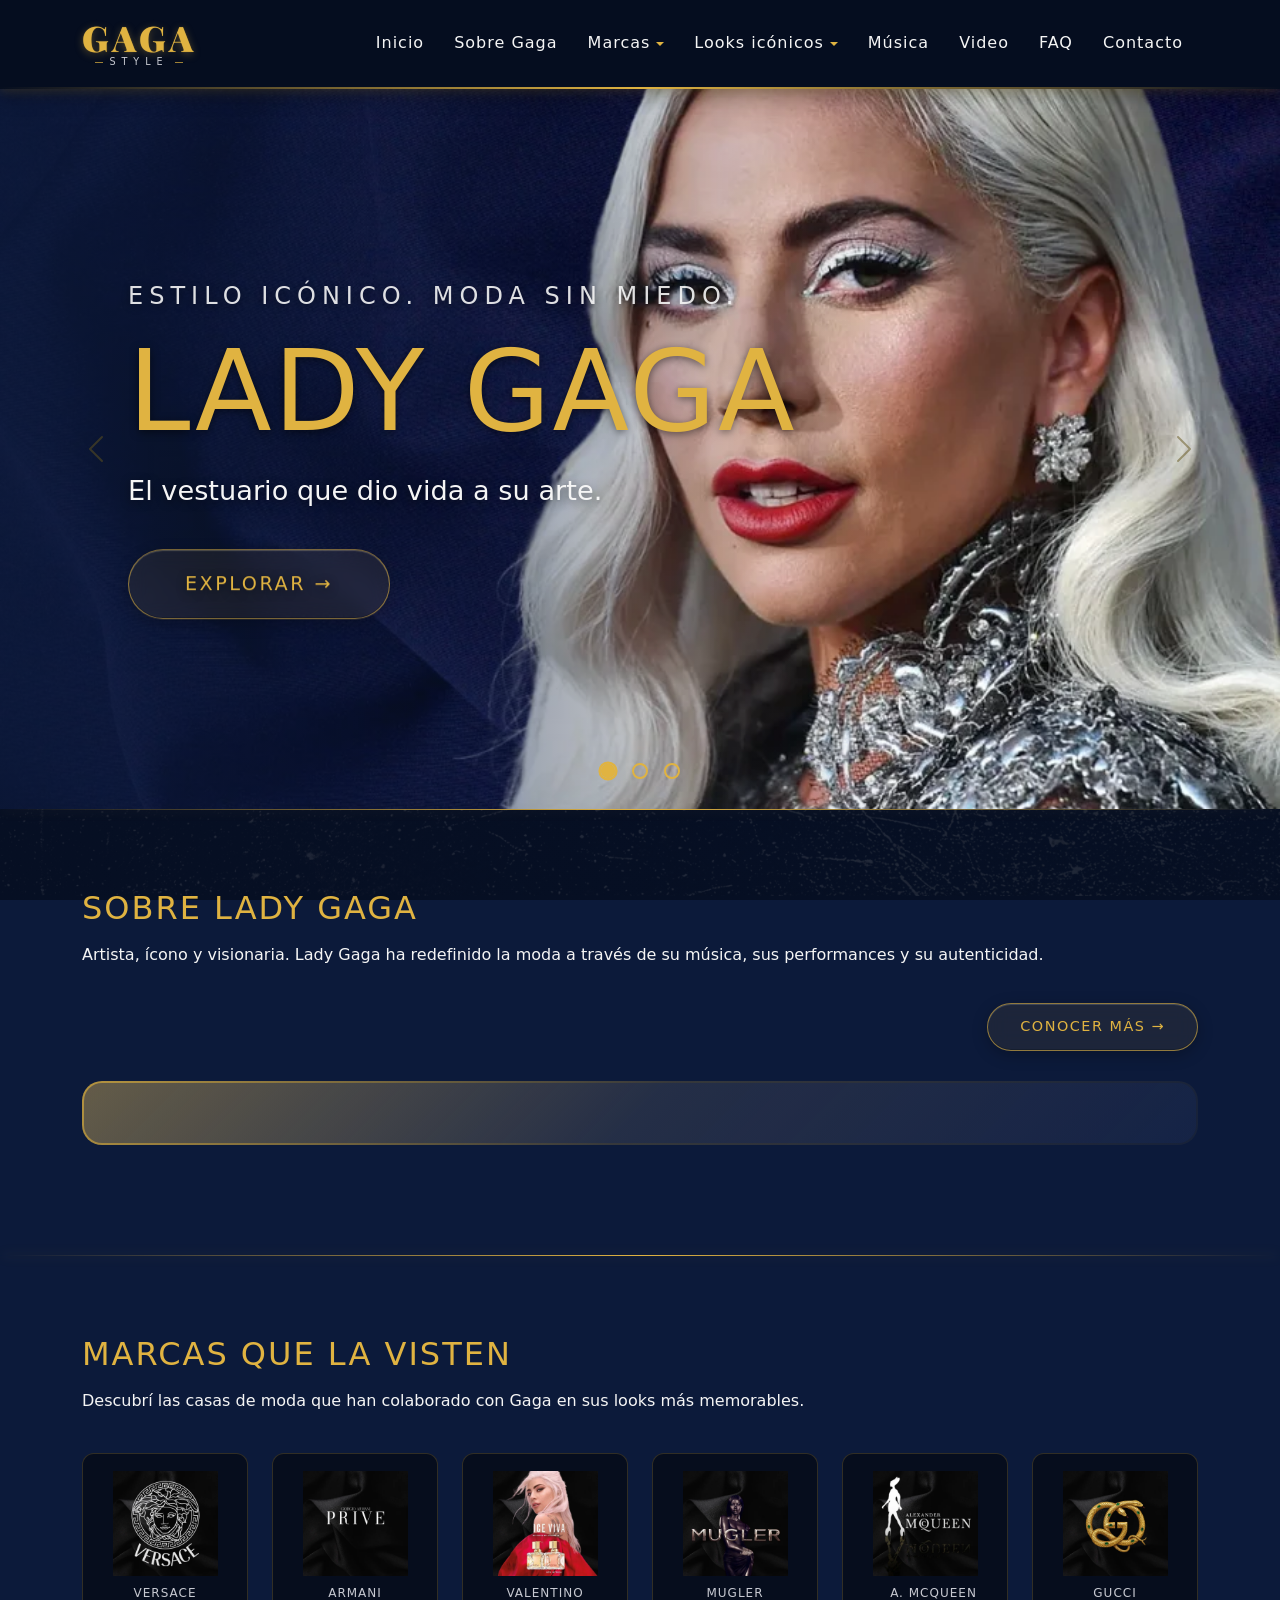
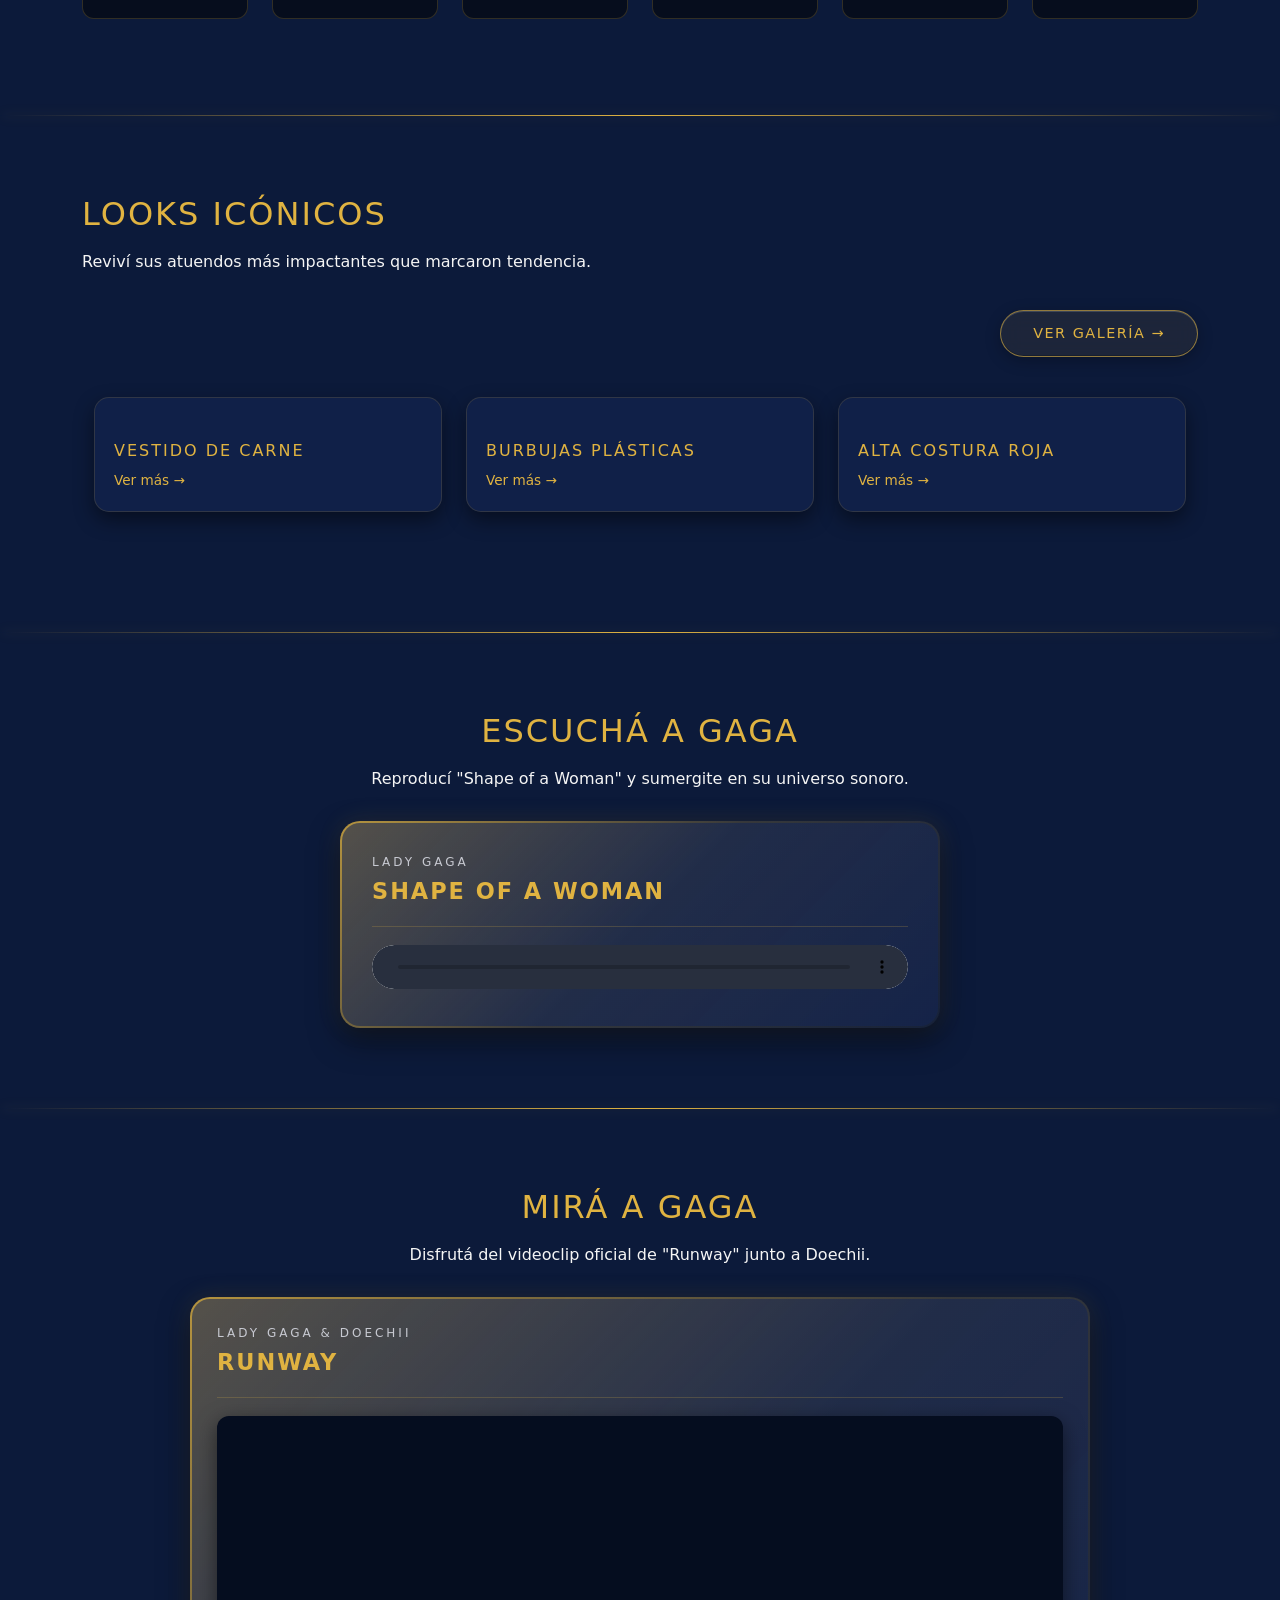
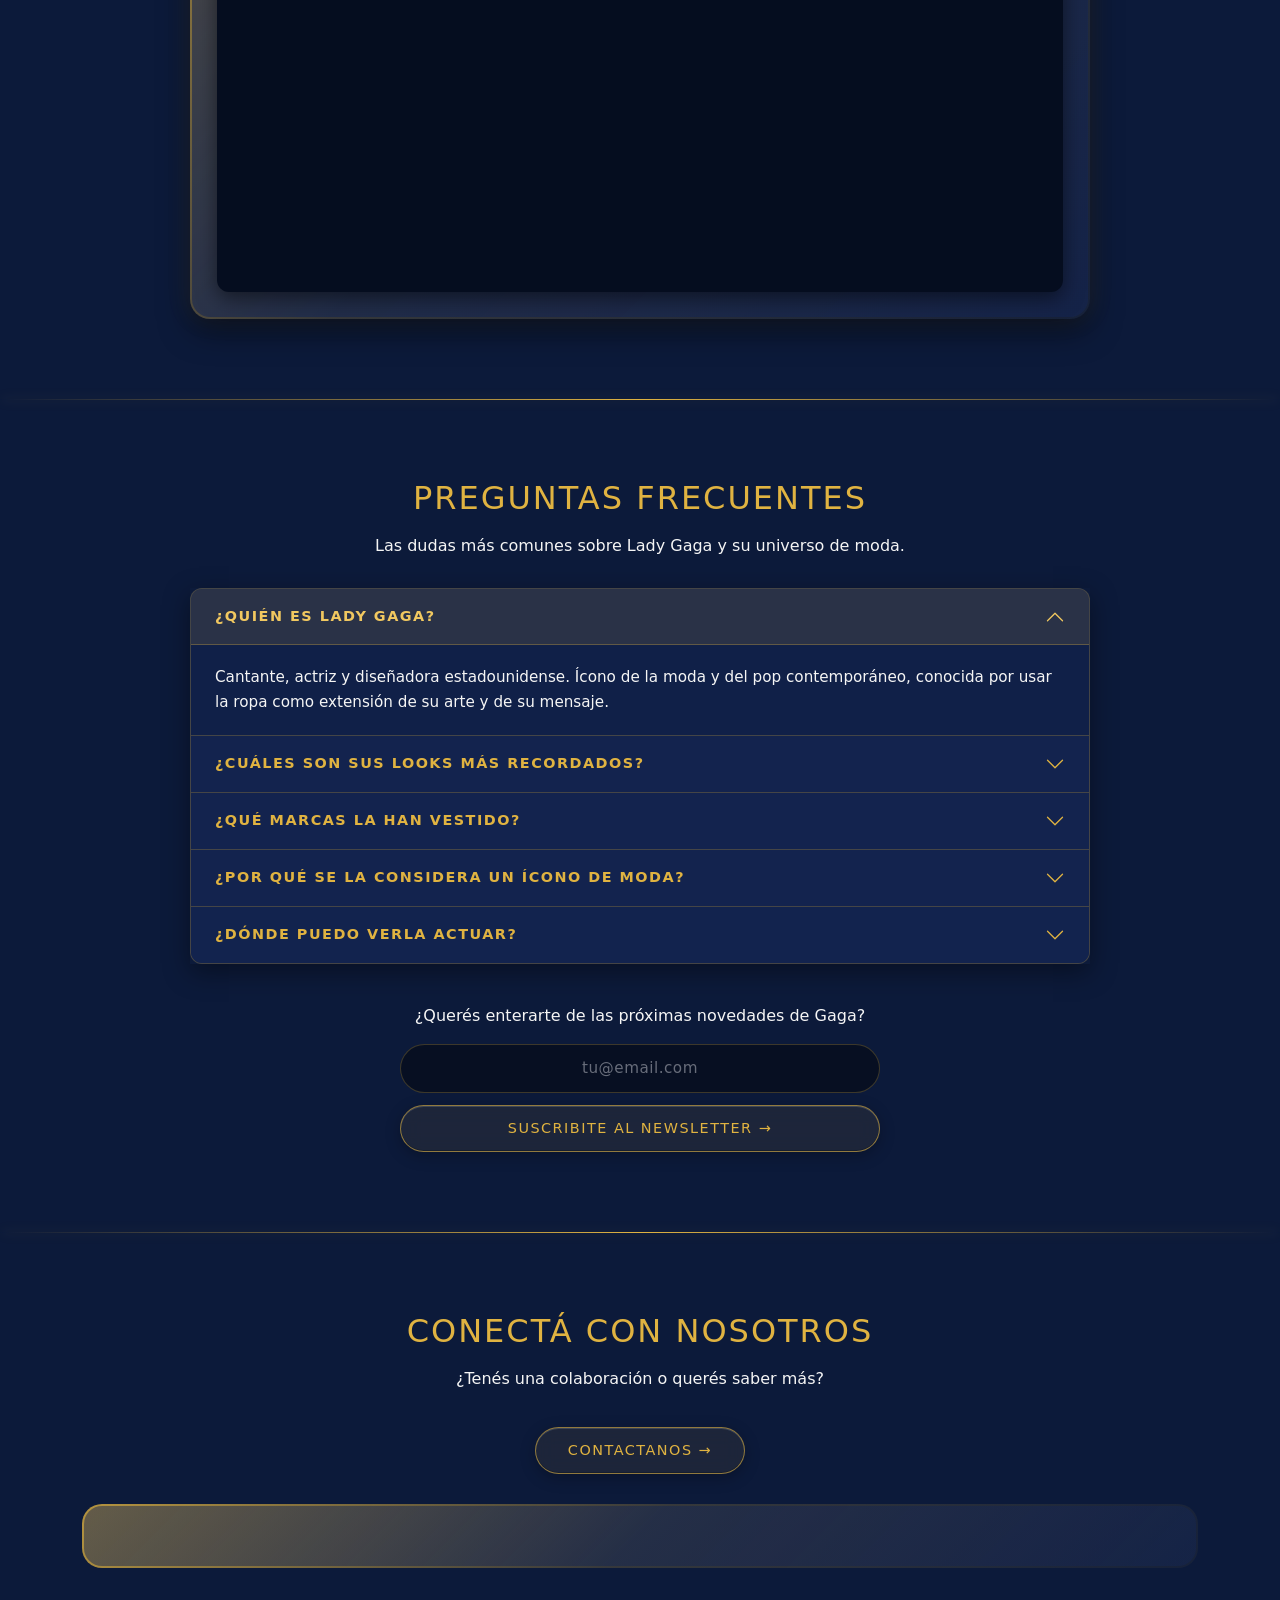
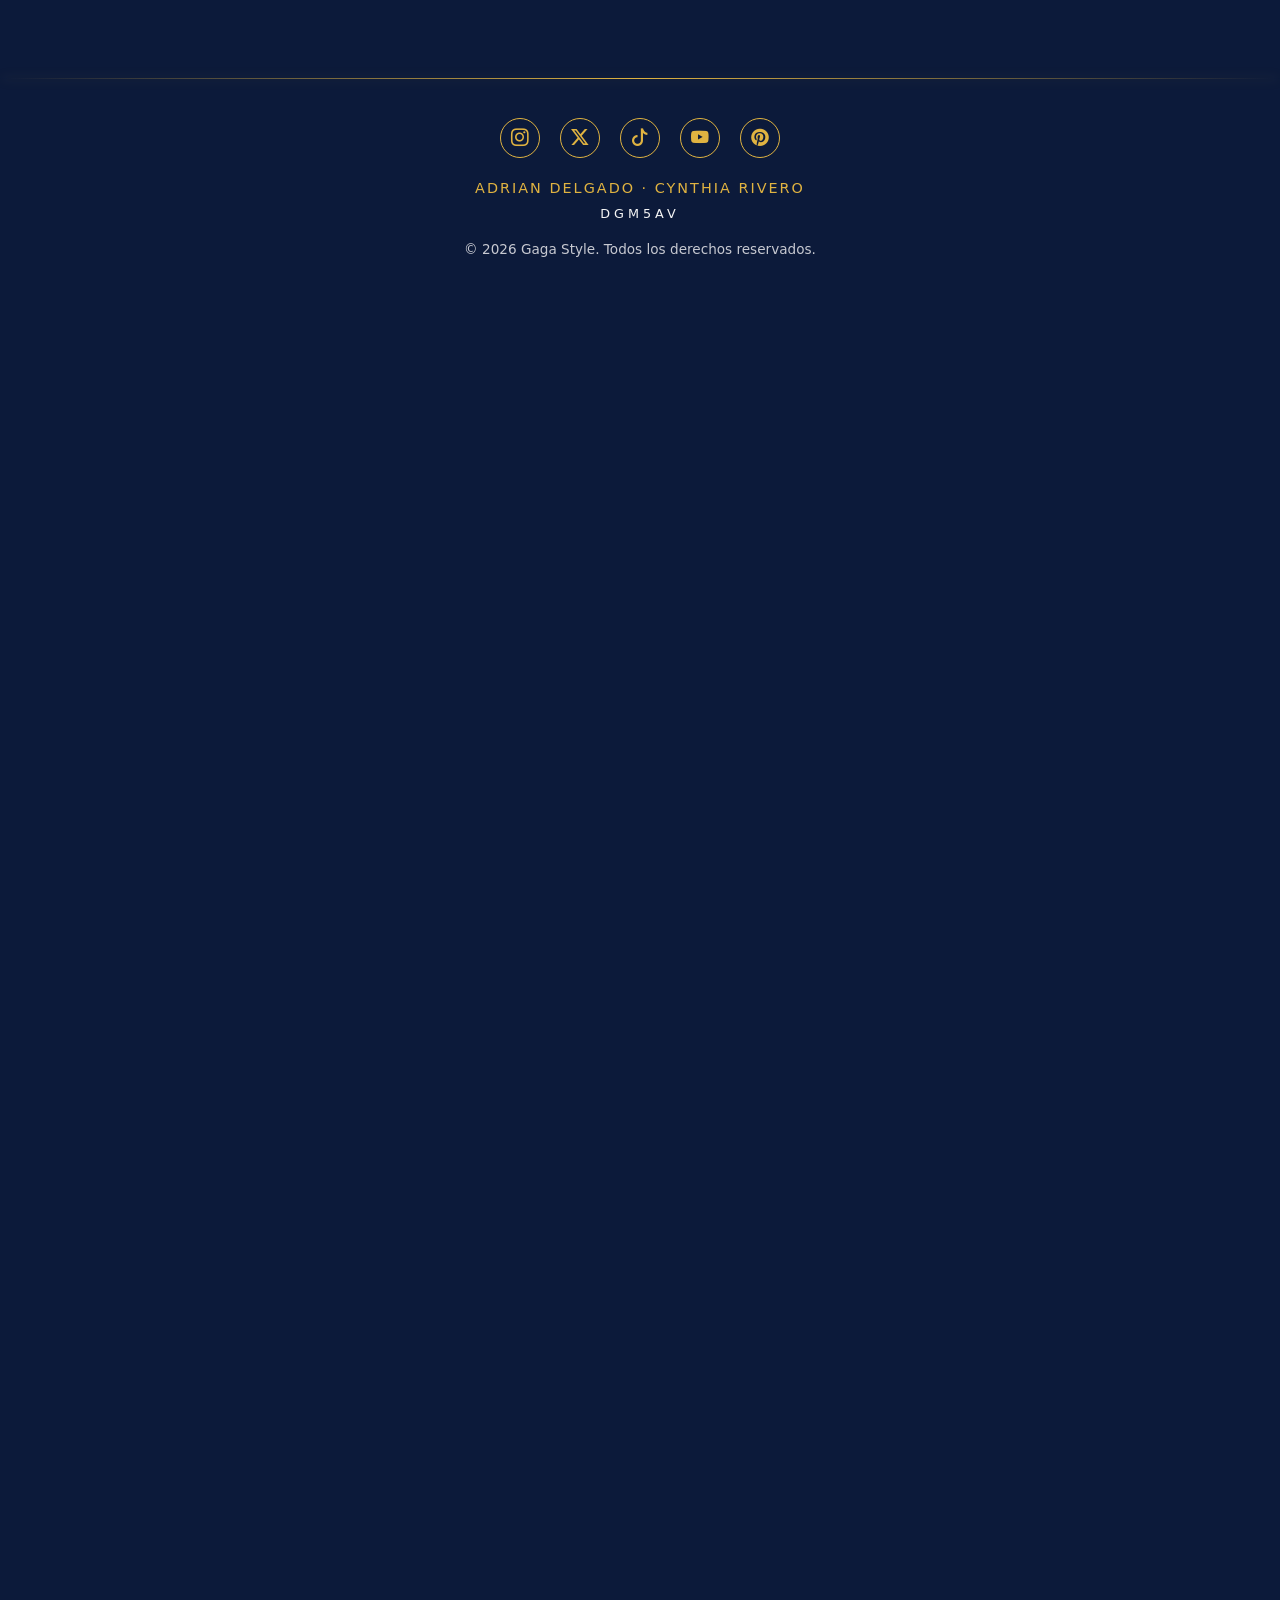
==== commit 9b84a800: "Responsive: navegación, dropdowns, layouts tablet/PC y página Sobre - Newsletter del index con input" ====
--- a/index.html
+++ b/index.html
@@ -30,13 +30,26 @@
                             <a class="nav-link" href="#inicio">Inicio</a>
                         </li>
                         <li class="nav-item">
-                            <a class="nav-link" href="#sobre">Sobre Gaga</a>
-                        </li>
-                        <li class="nav-item">
-                            <a class="nav-link" href="#marcas">Marcas</a>
-                        </li>
-                        <li class="nav-item">
-                            <a class="nav-link" href="#looks">Looks icónicos</a>
+                            <a class="nav-link" href="secciones/sobre.html">Sobre Gaga</a>
+                        </li>
+                        <li class="nav-item dropdown">
+                            <a class="nav-link dropdown-toggle" href="#marcas" role="button" data-bs-toggle="dropdown" aria-expanded="false">Marcas</a>
+                            <ul class="dropdown-menu">
+                                <li><a class="dropdown-item" href="secciones/marca1.html">Versace</a></li>
+                                <li><a class="dropdown-item" href="secciones/marca2.html">Armani</a></li>
+                                <li><a class="dropdown-item" href="secciones/marca3.html">Valentino</a></li>
+                                <li><a class="dropdown-item" href="secciones/marca4.html">Mugler</a></li>
+                                <li><a class="dropdown-item" href="secciones/marca5.html">Alexander McQueen</a></li>
+                                <li><a class="dropdown-item" href="secciones/marca6.html">Gucci</a></li>
+                            </ul>
+                        </li>
+                        <li class="nav-item dropdown">
+                            <a class="nav-link dropdown-toggle" href="#looks" role="button" data-bs-toggle="dropdown" aria-expanded="false">Looks icónicos</a>
+                            <ul class="dropdown-menu">
+                                <li><a class="dropdown-item" href="secciones/look1.html">Vestido de carne</a></li>
+                                <li><a class="dropdown-item" href="secciones/look2.html">Burbujas plásticas</a></li>
+                                <li><a class="dropdown-item" href="secciones/look3.html">Alta costura roja</a></li>
+                            </ul>
                         </li>
                         <li class="nav-item">
                             <a class="nav-link" href="#musica">Música</a>
@@ -48,7 +61,7 @@
                             <a class="nav-link" href="#faq">FAQ</a>
                         </li>
                         <li class="nav-item">
-                            <a class="nav-link" href="#contacto">Contacto</a>
+                            <a class="nav-link" href="secciones/contacto.html">Contacto</a>
                         </li>
                     </ul>
                 </div>
@@ -351,7 +364,11 @@
                 <div class="newsletter-cta">
                     <p>¿Querés enterarte de las próximas novedades de Gaga?</p>
                     <div id="liveAlertPlaceholder"></div>
-                    <button id="liveAlertBtn" type="button" class="btn btn-outline-warning">Suscribite al newsletter</button>
+                    <form id="newsletterForm" class="newsletter-form">
+                        <label for="newsletterEmail" class="visually-hidden">Correo electrónico</label>
+                        <input type="email" id="newsletterEmail" class="newsletter-input" placeholder="tu@email.com" required>
+                        <button id="liveAlertBtn" type="submit" class="btn btn-outline-warning">Suscribite al newsletter</button>
+                    </form>
                 </div>
             </div>
         </section>
@@ -392,10 +409,14 @@
     <script src="js/bootstrap.bundle.min.js"></script>
 
     <!--
-      Live alert: al hacer click en "Suscribite al newsletter", se inserta
+      Newsletter: al enviar el form (input email + botón "Suscribite"), se inserta
       dinámicamente un alert dismissible dentro de #liveAlertPlaceholder.
       Patrón oficial de Bootstrap (createElement + innerHTML + append),
       tal cual mostró la profe en la slide "Alert con JavaScript".
+
+      La validación de email vacío / mal formado la hace el browser nativamente
+      gracias a type="email" + required en el <input>, así que el alert recién
+      aparece cuando el mail es válido.
     -->
     <script>
         const alertPlaceholder = document.getElementById('liveAlertPlaceholder')
@@ -411,10 +432,15 @@
             alertPlaceholder.append(wrapper)
         }
 
-        const alertTrigger = document.getElementById('liveAlertBtn')
-        if (alertTrigger) {
-            alertTrigger.addEventListener('click', () => {
+        const newsletterForm = document.getElementById('newsletterForm')
+        const newsletterEmail = document.getElementById('newsletterEmail')
+        if (newsletterForm) {
+            newsletterForm.addEventListener('submit', (e) => {
+                e.preventDefault()
+                // Limpiar alertas previas para no acumularlas si el usuario clickea varias veces
+                alertPlaceholder.innerHTML = ''
                 appendAlert('¡Gracias por suscribirte! Pronto recibirás las novedades de Gaga en tu correo.', 'warning')
+                newsletterEmail.value = ''
             })
         }
     </script>
--- a/estilos/estilos.css
+++ b/estilos/estilos.css
@@ -66,7 +66,7 @@
 body {
     background-color: var(--navy-fondo);
     background-image:
-        linear-gradient(rgba(12, 26, 58, 0.65), rgba(12, 26, 58, 0.65)),
+        linear-gradient(rgba(5, 13, 31, 0.85), rgba(5, 13, 31, 0.85)),
         url('../multimedia/textura_mobile.webp');
     background-size: cover;
     background-position: center top;
@@ -81,7 +81,7 @@
 @media (min-width: 768px) {
     body {
         background-image:
-            linear-gradient(rgba(12, 26, 58, 0.65), rgba(12, 26, 58, 0.65)),
+            linear-gradient(rgba(5, 13, 31, 0.85), rgba(5, 13, 31, 0.85)),
             url('../multimedia/textura_tablet.webp');
     }
 }
@@ -89,7 +89,7 @@
 @media (min-width: 992px) {
     body {
         background-image:
-            linear-gradient(rgba(12, 26, 58, 0.65), rgba(12, 26, 58, 0.65)),
+            linear-gradient(rgba(5, 13, 31, 0.85), rgba(5, 13, 31, 0.85)),
             url('../multimedia/textura_pc.webp');
     }
 }
@@ -302,6 +302,81 @@
     filter: invert(70%) sepia(50%) saturate(500%) hue-rotate(10deg);
 }
 
+/* Dropdown "Marcas" del navbar: pisamos los CSS vars de Bootstrap para que
+   entre en la paleta navy + dorado del sitio. Sin estas reglas el panel
+   sale blanco con texto gris (el default de bootstrap.css). */
+.navbar .dropdown-menu {
+    --bs-dropdown-bg: rgba(5, 13, 31, 0.95);
+    --bs-dropdown-color: var(--texto-claro);
+    --bs-dropdown-link-color: var(--texto-claro);
+    --bs-dropdown-link-hover-color: var(--dorado);
+    --bs-dropdown-link-hover-bg: rgba(224, 179, 65, 0.12);
+    --bs-dropdown-link-active-color: var(--dorado);
+    --bs-dropdown-link-active-bg: rgba(224, 179, 65, 0.18);
+    --bs-dropdown-border-color: rgba(224, 179, 65, 0.3);
+    --bs-dropdown-border-radius: 12px;
+    --bs-dropdown-padding-y: 8px;
+
+    backdrop-filter: blur(10px);
+    -webkit-backdrop-filter: blur(10px);
+    box-shadow:
+        0 10px 25px rgba(0, 0, 0, 0.5),
+        0 0 12px rgba(224, 179, 65, 0.15);
+    margin-top: 6px;
+}
+
+.navbar .dropdown-item {
+    padding: 10px 22px;
+    font-size: 0.9rem;
+    letter-spacing: 0.5px;
+    transition:
+        background-color 0.2s ease,
+        color 0.2s ease,
+        padding-left 0.2s ease;
+}
+
+/* Slide a la derecha en hover para dar feedback visual */
+.navbar .dropdown-item:hover,
+.navbar .dropdown-item:focus {
+    padding-left: 28px;
+}
+
+/* Flecha del dropdown-toggle en dorado (Bootstrap la pinta del color del texto) */
+.navbar .nav-link.dropdown-toggle::after {
+    margin-left: 6px;
+    vertical-align: middle;
+    border-top-color: var(--dorado);
+}
+
+/* Dropdown en MOBILE/TABLET (navbar colapsada ≤991px): caja más compacta,
+   alineada a la derecha (margin-left: auto) y con texto CENTRADO dentro
+   de cada item para que se vea más prolijo y menos blocky. */
+@media (max-width: 991px) {
+    .navbar-collapse .dropdown-menu {
+        max-width: 60%;
+        margin-left: auto;
+        margin-right: 8px;
+        padding: 6px 0;
+    }
+
+    .navbar-collapse .dropdown-item {
+        padding: 10px 20px;
+        text-align: center;
+    }
+
+    /* "Iluminación" en hover: fondo dorado más intenso + glow del texto
+       con text-shadow + glow inset en la caja. Sin slide horizontal
+       (queda raro con texto centrado). */
+    .navbar-collapse .dropdown-item:hover,
+    .navbar-collapse .dropdown-item:focus {
+        padding-left: 20px;
+        background-color: rgba(224, 179, 65, 0.2);
+        color: var(--dorado-claro);
+        text-shadow: 0 0 10px rgba(224, 179, 65, 0.65);
+        box-shadow: inset 0 0 14px rgba(224, 179, 65, 0.2);
+    }
+}
+
 /* ============================================
    4) Banner / Inicio (carousel de Bootstrap)
    --------------------------------------------
@@ -477,6 +552,23 @@
         max-width: 500px;
         margin: 12px auto;
     }
+
+    /* CTAs de sección: el botón "Conocer más" / "Ver galería" / "Contactanos"
+       se mueve a quedar DEBAJO del texto y ENCIMA de la foto (o de las cards).
+       El figure / ul se manda al final con order: 1 (resto de elementos quedan
+       en order: 0 = DOM order). */
+    #sobre > .container,
+    #contacto > .container,
+    #looks > .container {
+        display: flex;
+        flex-direction: column;
+    }
+
+    #sobre > .container > figure,
+    #contacto > .container > figure,
+    #looks > .container > ul {
+        order: 1;
+    }
 }
 
 /* ----------------------------------------------------------
@@ -567,6 +659,22 @@
     main > section.fade-in-pending.visible {
         opacity: 1;
         transform: translateY(0);
+    }
+
+    /* CTAs de sección (mismo reorden que en tablet): el botón queda DEBAJO
+       del texto y ENCIMA de la foto / cards. Mismo truco con flex column +
+       order: 1 en el figure / ul. */
+    #sobre > .container,
+    #contacto > .container,
+    #looks > .container {
+        display: flex;
+        flex-direction: column;
+    }
+
+    #sobre > .container > figure,
+    #contacto > .container > figure,
+    #looks > .container > ul {
+        order: 1;
     }
 }
 
@@ -665,36 +773,11 @@
     padding: 30px;
 }
 
-/* Ken Burns: la foto de "Sobre Lady Gaga" hace zoom y paneo suave en loop.
-   El overflow:hidden evita que la imagen se vea fuera del marco redondeado
-   cuando crece con la animación. */
-#sobre figure {
-    overflow: hidden;
-}
-
 #sobre figure picture,
 #sobre figure img {
     display: block;
     width: 100%;
     height: auto;
-}
-
-#sobre figure img {
-    animation: ken-burns-sobre 9s ease-in-out infinite alternate;
-    transform-origin: center center;
-    will-change: transform;
-}
-
-@keyframes ken-burns-sobre {
-    0%   { transform: scale(1.05) translate(-4%, 2%); }
-    50%  { transform: scale(1.15) translate(0%, -2%); }
-    100% { transform: scale(1.08) translate(4%, 2%); }
-}
-
-/* Accesibilidad: si el usuario tiene "reducir movimiento" activado en el SO,
-   le sacamos la animación Ken Burns. */
-@media (prefers-reduced-motion: reduce) {
-    #sobre figure img { animation: none; }
 }
 
 /* Botones de sección alineados a la derecha */
@@ -708,6 +791,26 @@
     margin-right: 0;
     margin-top: 20px;
     width: fit-content;
+}
+
+/* Excepción tablet y PC: el botón "Contactanos" queda CENTRADO (único CTA
+   centrado del sitio). Esta regla va DESPUÉS de la base de arriba para ganar
+   la cascade — si la ponemos antes, los margin-left:auto / margin-right:0 de
+   la regla base pisan el centrado por orden de aparición (misma especificidad).
+   Dos media queries separadas porque el usuario maneja tablet 768-991 y PC ≥1024
+   como breakpoints estrictos (el rango 992-1023 queda sin override a propósito). */
+@media (min-width: 768px) and (max-width: 991px) {
+    #contacto > .container > .btn {
+        margin-left: auto;
+        margin-right: auto;
+    }
+}
+
+@media (min-width: 1024px) {
+    #contacto > .container > .btn {
+        margin-left: auto;
+        margin-right: auto;
+    }
 }
 
 /* ============================================
@@ -849,6 +952,202 @@
     display: block;
 }
 
+/* Mobile: el logo de marca llena todo el ancho del marco para que se vea
+   bien grande (la profe pidió que en mobile la imagen sea más grande,
+   parejo para todas las marcas). */
+@media (max-width: 767px) {
+    #marca figure {
+        max-width: none;
+    }
+
+    #marca figure img {
+        max-height: none;
+        width: 100%;
+    }
+}
+
+/* Tablet: rediseño en 2 filas principales.
+   - Fila 1: h1 ("VERSACE") + lead apilados, a todo el ancho.
+   - Fila 2 (2 columnas): figure (logo) izquierda + card scroll con Historia y
+     Lady Gaga × Versace derecha.
+   - Fila 3+: look icónico a todo el ancho, después el botón "Volver".
+   Lo armamos con CSS Grid para controlar todo sin tocar el HTML. */
+@media (min-width: 768px) and (max-width: 991px) {
+    #marca > .container {
+        display: grid;
+        grid-template-columns: 260px 1fr;
+        column-gap: 30px;
+        row-gap: 20px;
+        align-items: start;
+    }
+
+    /* h1 a todo el ancho. row-gap=20px se compensa con negative margin abajo
+       para acercar el lead al título (sin esto queda demasiado aire entre ambos). */
+    #marca > .container > h1 {
+        grid-column: 1 / -1;
+        grid-row: 1;
+        margin: 0 0 -12px;
+    }
+
+    /* Lead (texto italic) justo debajo del h1, también a todo el ancho */
+    #marca > .container > .marca-lead {
+        grid-column: 1 / -1;
+        grid-row: 2;
+        margin: 0;
+    }
+
+    /* Fila 3: figure (columna izquierda). Padding interno reducido + logo a
+       width:100% para que se vea grande dentro de un marco más compacto.
+       align-self:stretch + flex centra el logo verticalmente cuando la card
+       de info es más alta. */
+    #marca > .container > figure {
+        grid-column: 1;
+        grid-row: 3;
+        max-width: 260px;
+        margin: 0;
+        padding: 18px;
+        align-self: stretch;
+        display: flex;
+        align-items: center;
+        justify-content: center;
+    }
+
+    #marca > .container > figure img {
+        max-height: none;
+        width: 100%;
+    }
+
+    /* Card de info al lado del figure: misma estética dorada que el marco del
+       figure (background y border degradados copiados de la regla compartida),
+       max-height + overflow-y:auto para que el texto largo scrollee dentro. */
+    #marca > .container > .marca-info {
+        grid-column: 2;
+        grid-row: 3;
+        background:
+            linear-gradient(rgba(20, 37, 82, 0.5), rgba(20, 37, 82, 0.5)) padding-box,
+            linear-gradient(135deg, rgba(224, 179, 65, 0.8) 0%, rgba(224, 179, 65, 0.2) 50%, rgba(224, 179, 65, 0.05) 100%) border-box;
+        border: 2px solid transparent;
+        border-radius: 20px;
+        padding: 20px 24px;
+        max-height: 360px;
+        overflow-y: auto;
+        align-self: stretch;
+    }
+
+    /* El primer h2 ("Historia") trae margin-top:30px de la regla base — lo
+       sacamos para que quede pegado al borde superior de la card. */
+    #marca > .container > .marca-info > h2:first-child {
+        margin-top: 0;
+    }
+
+    /* Scrollbar custom para la card (Chrome/Edge): track navy + thumb dorado
+       semi-transparente que se intensifica en hover. En Firefox queda el
+       scrollbar default (limitación del navegador). */
+    #marca > .container > .marca-info::-webkit-scrollbar {
+        width: 8px;
+    }
+    #marca > .container > .marca-info::-webkit-scrollbar-track {
+        background: rgba(0, 0, 0, 0.25);
+        border-radius: 4px;
+        margin: 6px 0;
+    }
+    #marca > .container > .marca-info::-webkit-scrollbar-thumb {
+        background: rgba(224, 179, 65, 0.5);
+        border-radius: 4px;
+    }
+    #marca > .container > .marca-info::-webkit-scrollbar-thumb:hover {
+        background: var(--dorado);
+    }
+
+    /* Look icónico y botón "Volver" a todo el ancho debajo */
+    #marca > .container > .look-icono,
+    #marca > .container > .btn {
+        grid-column: 1 / -1;
+    }
+}
+
+/* PC: mismo layout que en tablet (h1+lead arriba a todo el ancho, figure +
+   card scroll en 2 columnas, look icónico abajo) pero escalado: figure de
+   320px, más column-gap y la card de info con más max-height para mostrar
+   más texto sin scroll. */
+@media (min-width: 1024px) {
+    #marca > .container {
+        display: grid;
+        grid-template-columns: 320px 1fr;
+        column-gap: 40px;
+        row-gap: 25px;
+        align-items: start;
+    }
+
+    #marca > .container > h1 {
+        grid-column: 1 / -1;
+        grid-row: 1;
+        margin: 0 0 -15px;
+    }
+
+    #marca > .container > .marca-lead {
+        grid-column: 1 / -1;
+        grid-row: 2;
+        margin: 0;
+    }
+
+    #marca > .container > figure {
+        grid-column: 1;
+        grid-row: 3;
+        max-width: 320px;
+        margin: 0;
+        padding: 22px;
+        align-self: stretch;
+        display: flex;
+        align-items: center;
+        justify-content: center;
+    }
+
+    #marca > .container > figure img {
+        max-height: none;
+        width: 100%;
+    }
+
+    #marca > .container > .marca-info {
+        grid-column: 2;
+        grid-row: 3;
+        background:
+            linear-gradient(rgba(20, 37, 82, 0.5), rgba(20, 37, 82, 0.5)) padding-box,
+            linear-gradient(135deg, rgba(224, 179, 65, 0.8) 0%, rgba(224, 179, 65, 0.2) 50%, rgba(224, 179, 65, 0.05) 100%) border-box;
+        border: 2px solid transparent;
+        border-radius: 20px;
+        padding: 24px 28px;
+        max-height: 420px;
+        overflow-y: auto;
+        align-self: stretch;
+    }
+
+    #marca > .container > .marca-info > h2:first-child {
+        margin-top: 0;
+    }
+
+    #marca > .container > .marca-info::-webkit-scrollbar {
+        width: 8px;
+    }
+    #marca > .container > .marca-info::-webkit-scrollbar-track {
+        background: rgba(0, 0, 0, 0.25);
+        border-radius: 4px;
+        margin: 6px 0;
+    }
+    #marca > .container > .marca-info::-webkit-scrollbar-thumb {
+        background: rgba(224, 179, 65, 0.5);
+        border-radius: 4px;
+    }
+    #marca > .container > .marca-info::-webkit-scrollbar-thumb:hover {
+        background: var(--dorado);
+    }
+
+    #marca > .container > .look-icono,
+    #marca > .container > .btn {
+        grid-column: 1 / -1;
+    }
+}
+
 #marca .marca-info h2 {
     font-size: 1.3rem;
     margin-top: 30px;
@@ -913,17 +1212,17 @@
 }
 
 #marca .look-icono h3 {
-    font-size: 0.95rem;
-    margin: 0 0 8px;
+    font-size: 1.15rem;
+    margin: 0 0 10px;
     color: var(--dorado);
     letter-spacing: 2px;
     text-transform: uppercase;
 }
 
 #marca .look-icono p {
-    margin-bottom: 5px;
-    line-height: 1.45;
-    font-size: 0.82rem;
+    margin-bottom: 8px;
+    line-height: 1.55;
+    font-size: 1rem;
     color: var(--texto-claro);
 }
 
@@ -934,12 +1233,12 @@
 
 #marca .look-icono .btn-ver-mas {
     display: inline-block;
-    margin-top: 10px;
-    padding: 6px 16px;
+    margin-top: 12px;
+    padding: 8px 20px;
     border: 1px solid rgba(224, 179, 65, 0.5);
     border-radius: 30px;
     color: var(--dorado);
-    font-size: 0.7rem;
+    font-size: 0.82rem;
     letter-spacing: 1.5px;
     text-transform: uppercase;
     transition: background-color 0.3s ease, border-color 0.3s ease, color 0.3s ease;
@@ -1340,6 +1639,41 @@
     margin-bottom: 16px;
 }
 
+/* Form del newsletter: input email + botón apilados, centrados y con el mismo
+   ancho máximo. Misma estética "dark glass" que usamos en el formulario de
+   contacto, pero con border-radius pill para combinar con el botón. */
+#faq .newsletter-form {
+    display: flex;
+    flex-direction: column;
+    gap: 12px;
+    max-width: 480px;
+    margin: 0 auto;
+}
+
+#faq .newsletter-input {
+    background-color: rgba(0, 0, 0, 0.4);
+    border: 1px solid rgba(224, 179, 65, 0.25);
+    border-radius: 50px;
+    color: var(--texto-claro);
+    padding: 12px 22px;
+    font-size: 0.95rem;
+    text-align: center;
+    letter-spacing: 0.5px;
+    transition: border-color 0.3s ease, box-shadow 0.3s ease, background-color 0.3s ease;
+}
+
+#faq .newsletter-input::placeholder {
+    color: rgba(199, 201, 209, 0.5);
+}
+
+#faq .newsletter-input:focus {
+    background-color: rgba(0, 0, 0, 0.5);
+    border-color: var(--dorado);
+    box-shadow: 0 0 0 3px rgba(224, 179, 65, 0.15);
+    color: var(--texto-claro);
+    outline: none;
+}
+
 /* Live alert disparado por JS: pisamos los CSS vars de Bootstrap para que
    el alert entre en la paleta navy + dorado (no en el amarillo default
    que trae alert-warning, ni el azul/rojo de los demás tipos). */
@@ -1524,3 +1858,123 @@
     letter-spacing: 4px;
     margin: 4px 0 16px;
 }
+
+/* ============================================
+   PC (≥1024px) — Página "Sobre Lady Gaga" (secciones/sobre.html)
+   --------------------------------------------
+   Las 3 sub-secciones (Música, Cine, Activismo) usan el mismo layout en
+   2 columnas: figure a la izquierda (compacto, 380px) + article.sobre-info
+   a la derecha con card de scroll dorada — mismo patrón que la página de
+   marca para mantener consistencia visual.
+
+   Scope con .pagina-sobre (clase en el <body>) para no pisar el #musica
+   del index, que es el reproductor de audio.
+
+   En tablet/mobile la página queda con layout single-column (sin grid),
+   usando las reglas base de figure existentes — la profe solo pidió este
+   rediseño en PC.
+   ============================================ */
+@media (min-width: 1024px) {
+    /* Intro: título y párrafo más grandes en PC, para que la apertura de la
+       página tenga más peso visual. */
+    .pagina-sobre #intro h1 {
+        font-size: 3rem;
+        margin-bottom: 1.2rem;
+    }
+
+    .pagina-sobre #intro p {
+        font-size: 1.2rem;
+        line-height: 1.65;
+        max-width: 900px;
+    }
+
+    /* grid-template-rows: auto 500px → la fila del h2 se sizes por contenido,
+       la fila de figure+card es FIJA en 500px. Eso hace que la card y el figure
+       tengan exactamente el mismo alto, y el scroll de la card respete ese tope
+       (sin esto la card se estiraba hasta el alto total del texto). */
+    .pagina-sobre #musica > .container,
+    .pagina-sobre #cine > .container,
+    .pagina-sobre #activismo > .container {
+        display: grid;
+        grid-template-columns: 380px 1fr;
+        grid-template-rows: auto 500px;
+        column-gap: 40px;
+        row-gap: 22px;
+        text-align: left; /* override del text-align:center que aplica al #musica del index */
+    }
+
+    .pagina-sobre #musica > .container > h2,
+    .pagina-sobre #cine > .container > h2,
+    .pagina-sobre #activismo > .container > h2 {
+        grid-column: 1 / -1;
+        grid-row: 1;
+        margin: 0;
+    }
+
+    /* Figure: columna izquierda de la fila 2 (500px). overflow:hidden corta
+       lo que se salga del marco redondeado. La imagen llena el figure entero
+       con object-fit:cover (cubre todo, recorta los bordes si hace falta). */
+    .pagina-sobre #musica > .container > figure,
+    .pagina-sobre #cine > .container > figure,
+    .pagina-sobre #activismo > .container > figure {
+        grid-column: 1;
+        grid-row: 2;
+        margin: 0;
+        padding: 18px;
+        overflow: hidden;
+    }
+
+    .pagina-sobre #musica > .container > figure img,
+    .pagina-sobre #cine > .container > figure img,
+    .pagina-sobre #activismo > .container > figure img {
+        width: 100%;
+        height: 100%;
+        object-fit: cover;
+        border-radius: 12px;
+        display: block;
+    }
+
+    /* Card de texto: ocupa la columna derecha de la fila 2 (también 500px).
+       min-height:0 permite que el contenido se desborde y dispare el scroll
+       (sin esto el min-height auto del grid item evita el clipping). */
+    .pagina-sobre .sobre-info {
+        grid-column: 2;
+        grid-row: 2;
+        background:
+            linear-gradient(rgba(20, 37, 82, 0.5), rgba(20, 37, 82, 0.5)) padding-box,
+            linear-gradient(135deg, rgba(224, 179, 65, 0.8) 0%, rgba(224, 179, 65, 0.2) 50%, rgba(224, 179, 65, 0.05) 100%) border-box;
+        border: 2px solid transparent;
+        border-radius: 20px;
+        padding: 24px 28px;
+        min-height: 0;
+        overflow-y: auto;
+    }
+
+    .pagina-sobre .sobre-info > p {
+        margin-bottom: 1rem;
+        line-height: 1.7;
+        color: var(--texto-claro);
+    }
+
+    .pagina-sobre .sobre-info > p:last-child {
+        margin-bottom: 0;
+    }
+
+    /* Scrollbar custom (Chrome/Edge) — mismo estilo que en marca-info para
+       mantener consistencia. En Firefox queda el scrollbar default. */
+    .pagina-sobre .sobre-info::-webkit-scrollbar {
+        width: 8px;
+    }
+    .pagina-sobre .sobre-info::-webkit-scrollbar-track {
+        background: rgba(0, 0, 0, 0.25);
+        border-radius: 4px;
+        margin: 6px 0;
+    }
+    .pagina-sobre .sobre-info::-webkit-scrollbar-thumb {
+        background: rgba(224, 179, 65, 0.5);
+        border-radius: 4px;
+    }
+    .pagina-sobre .sobre-info::-webkit-scrollbar-thumb:hover {
+        background: var(--dorado);
+    }
+}
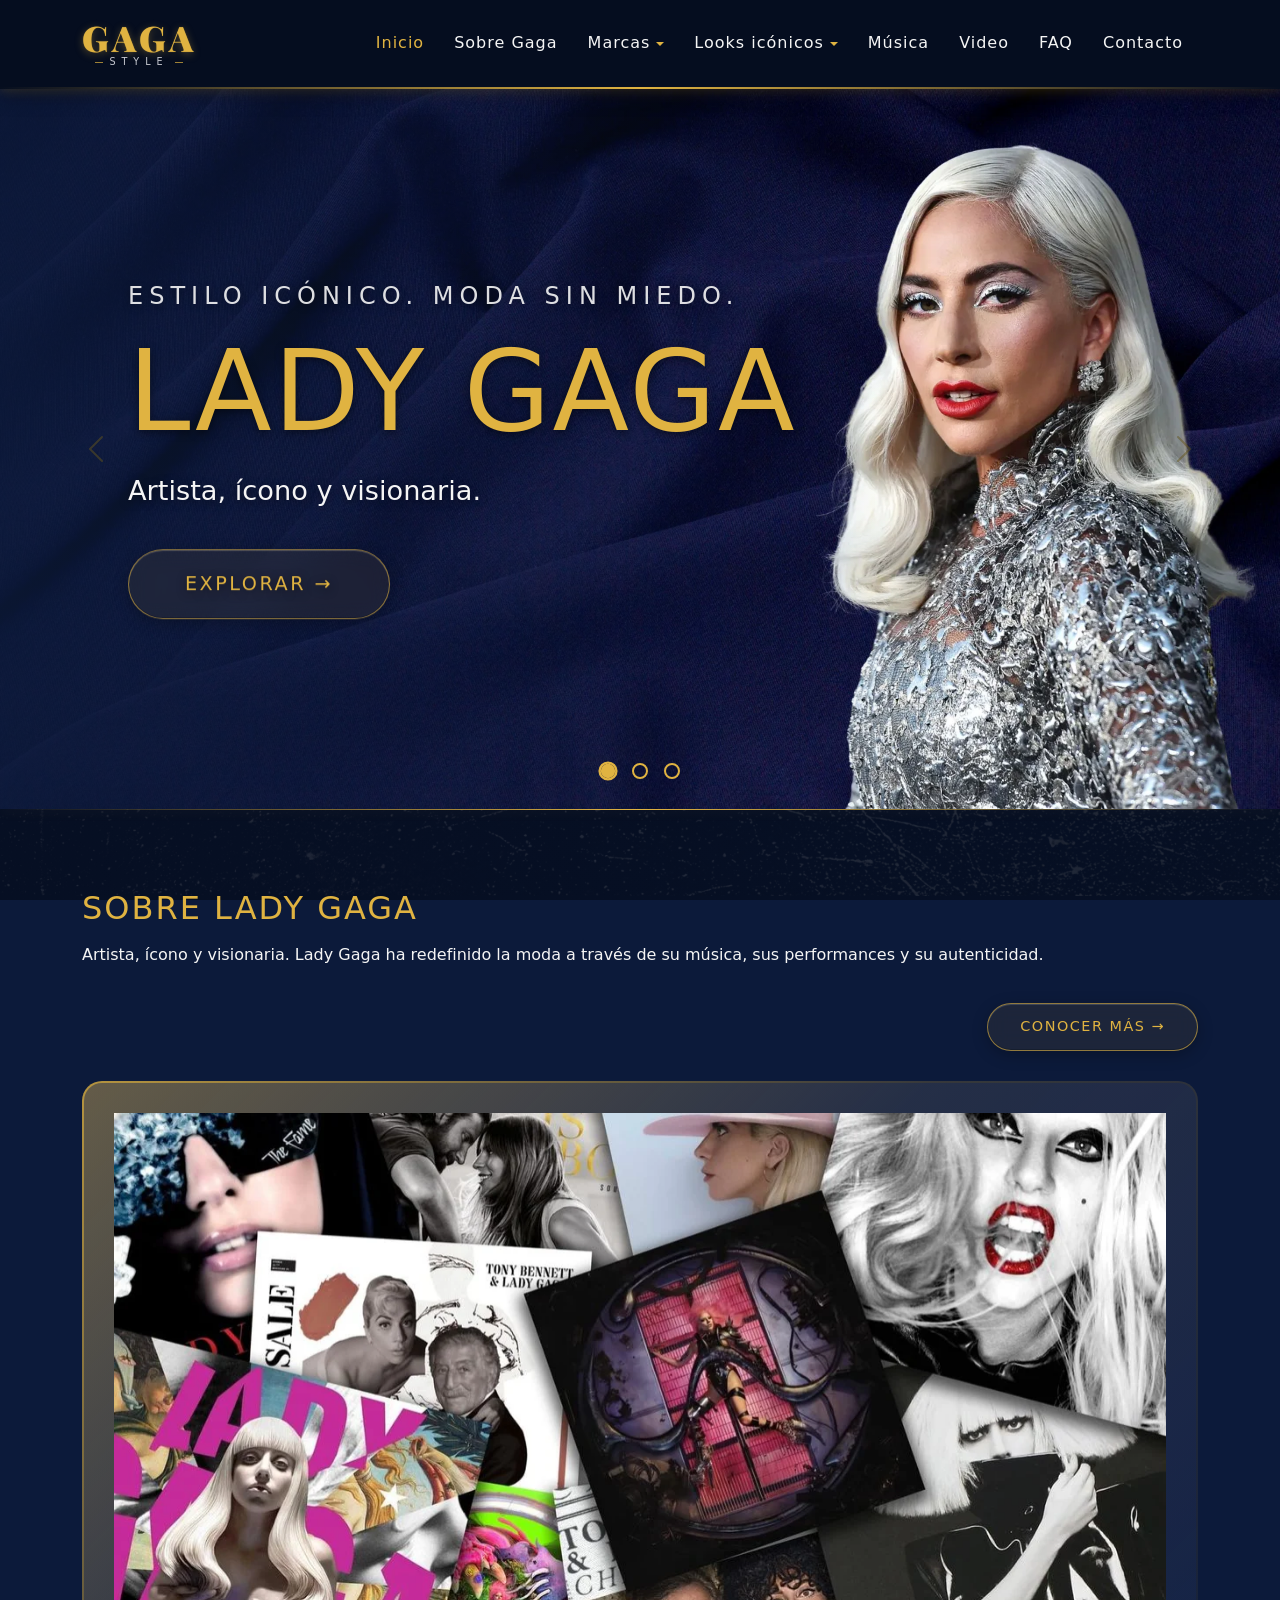
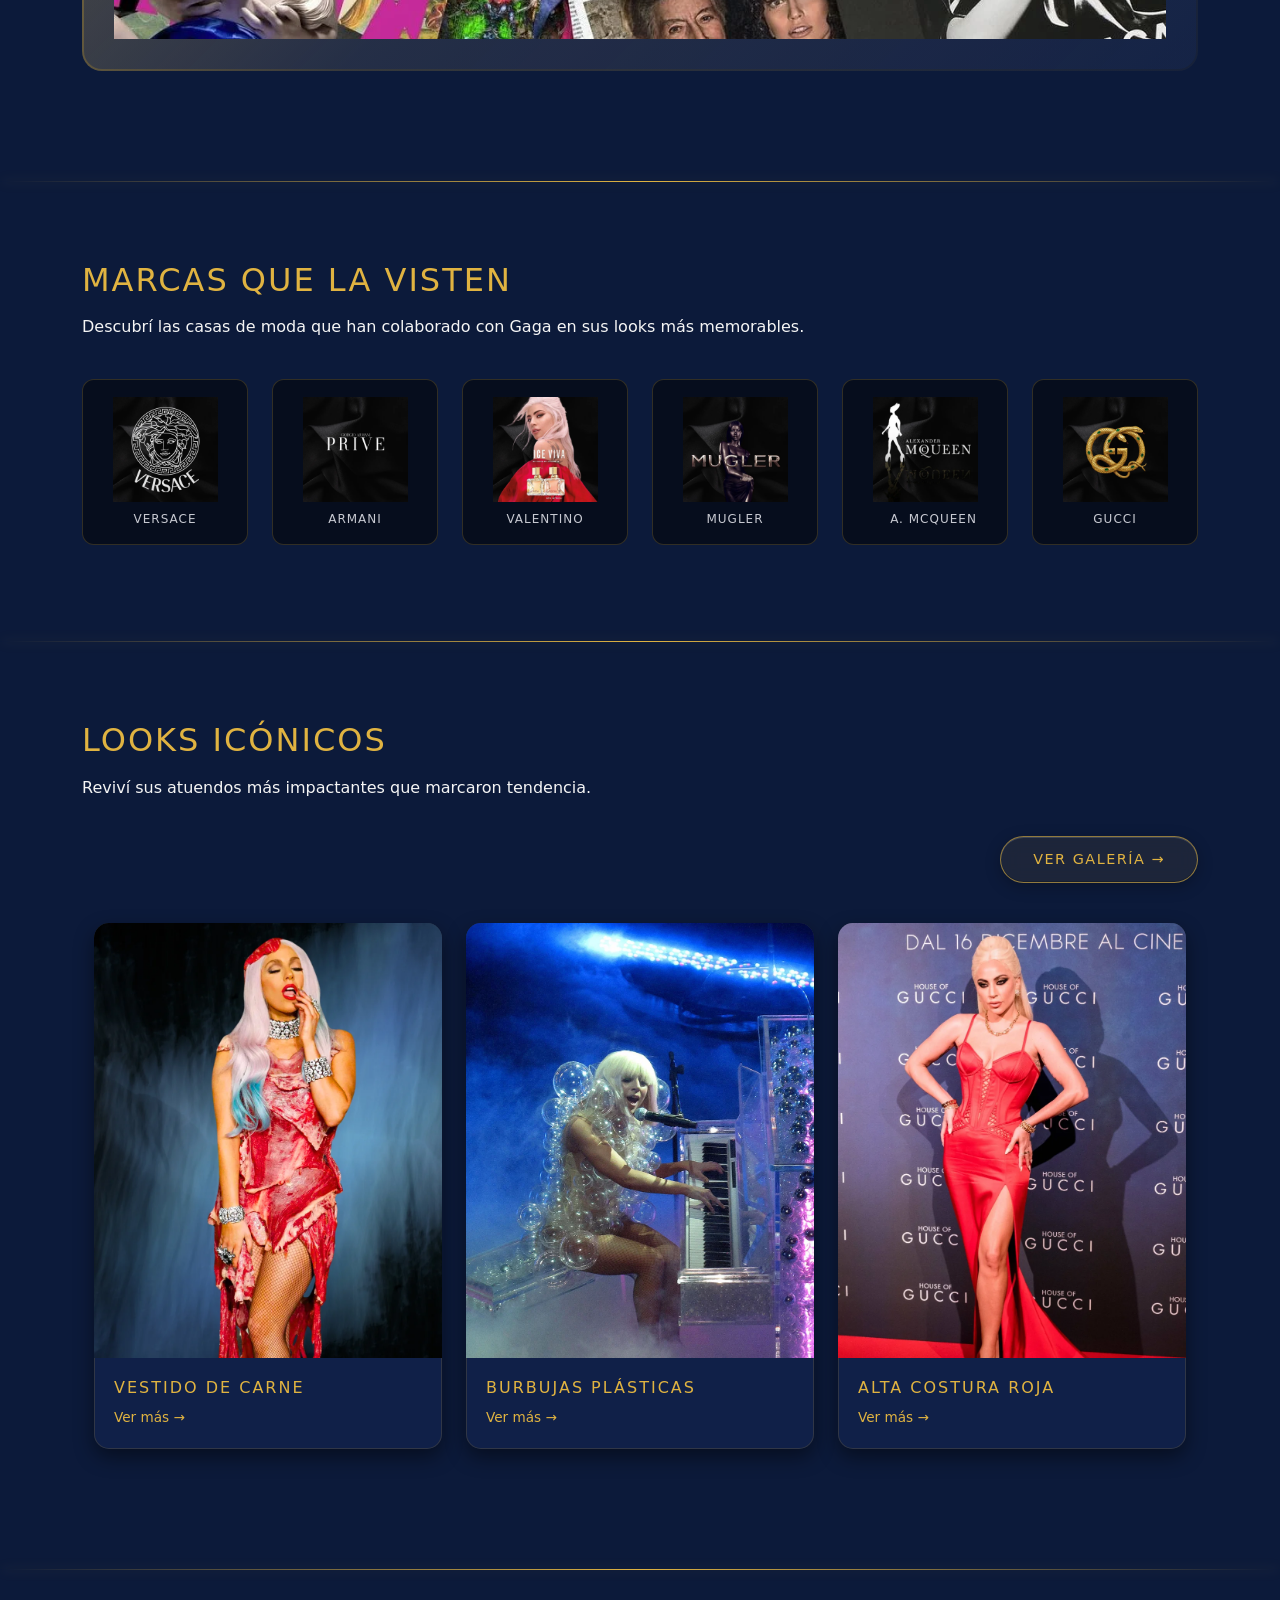
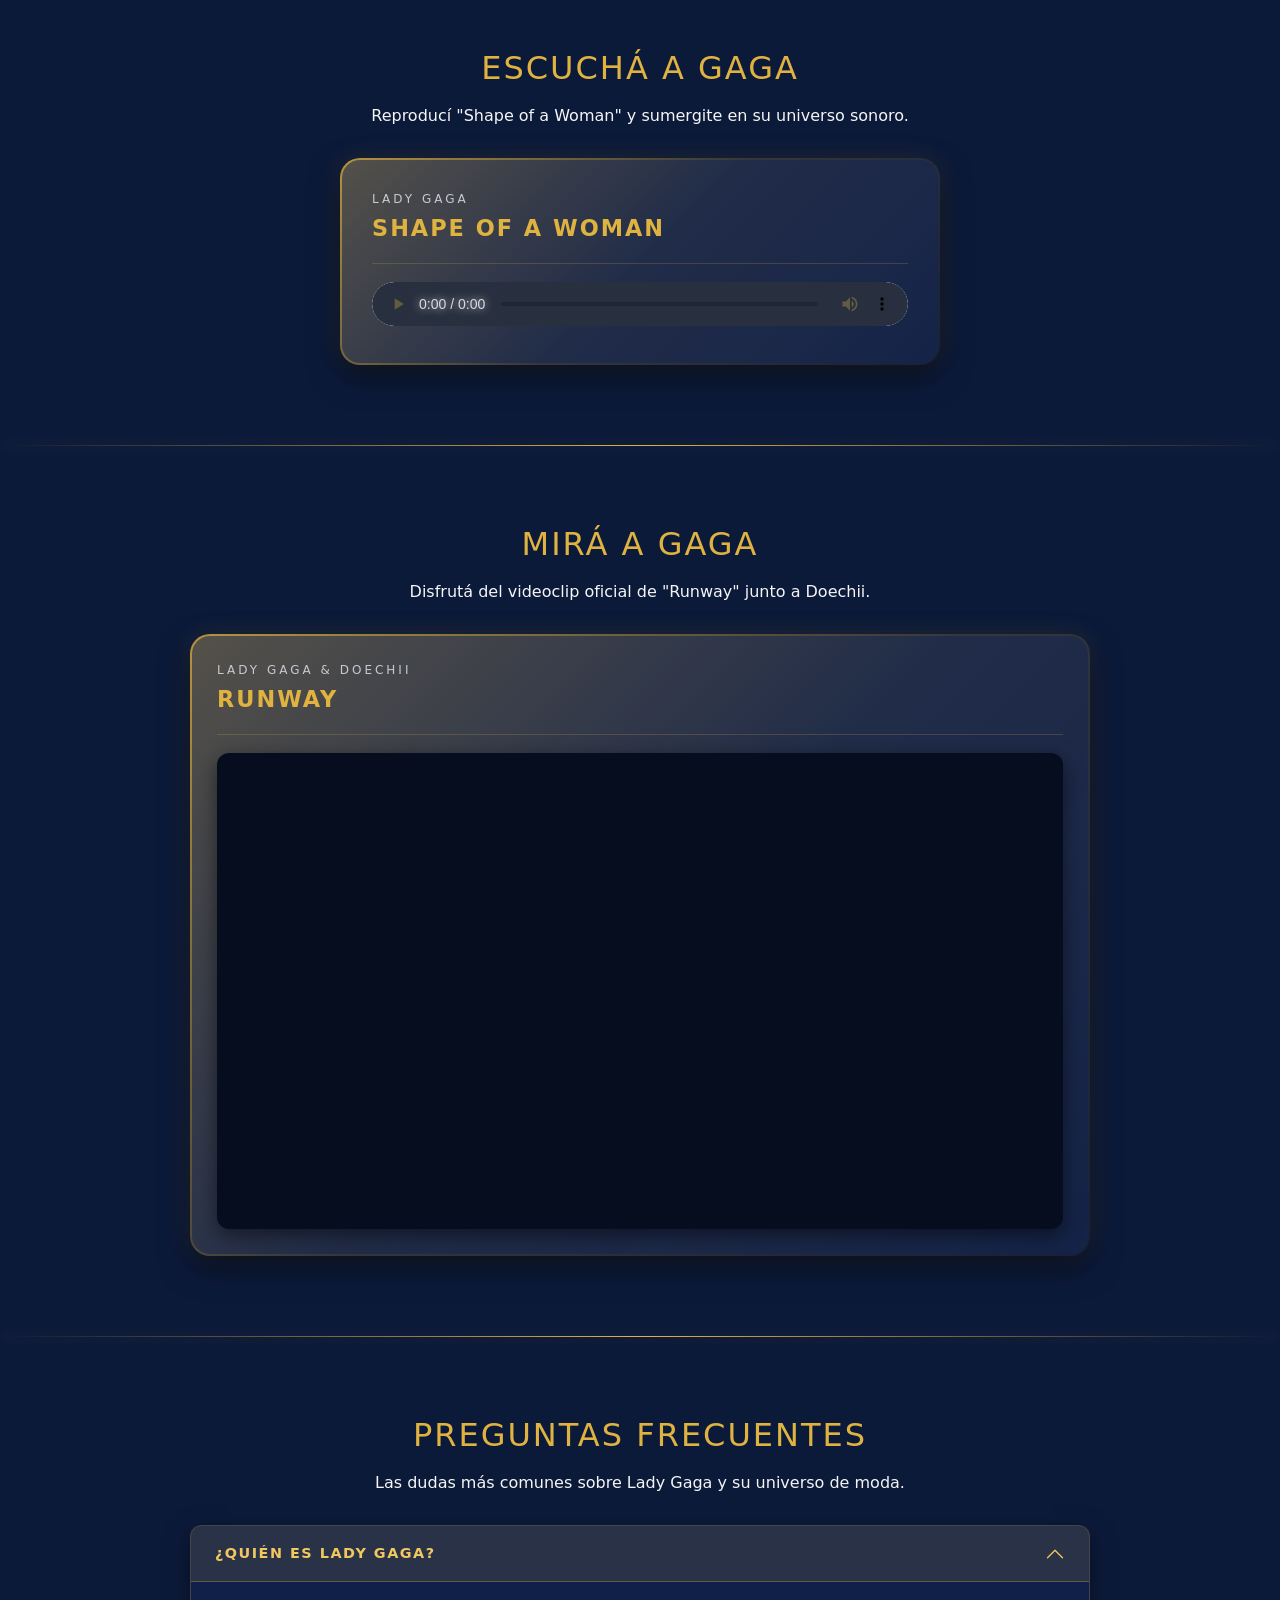
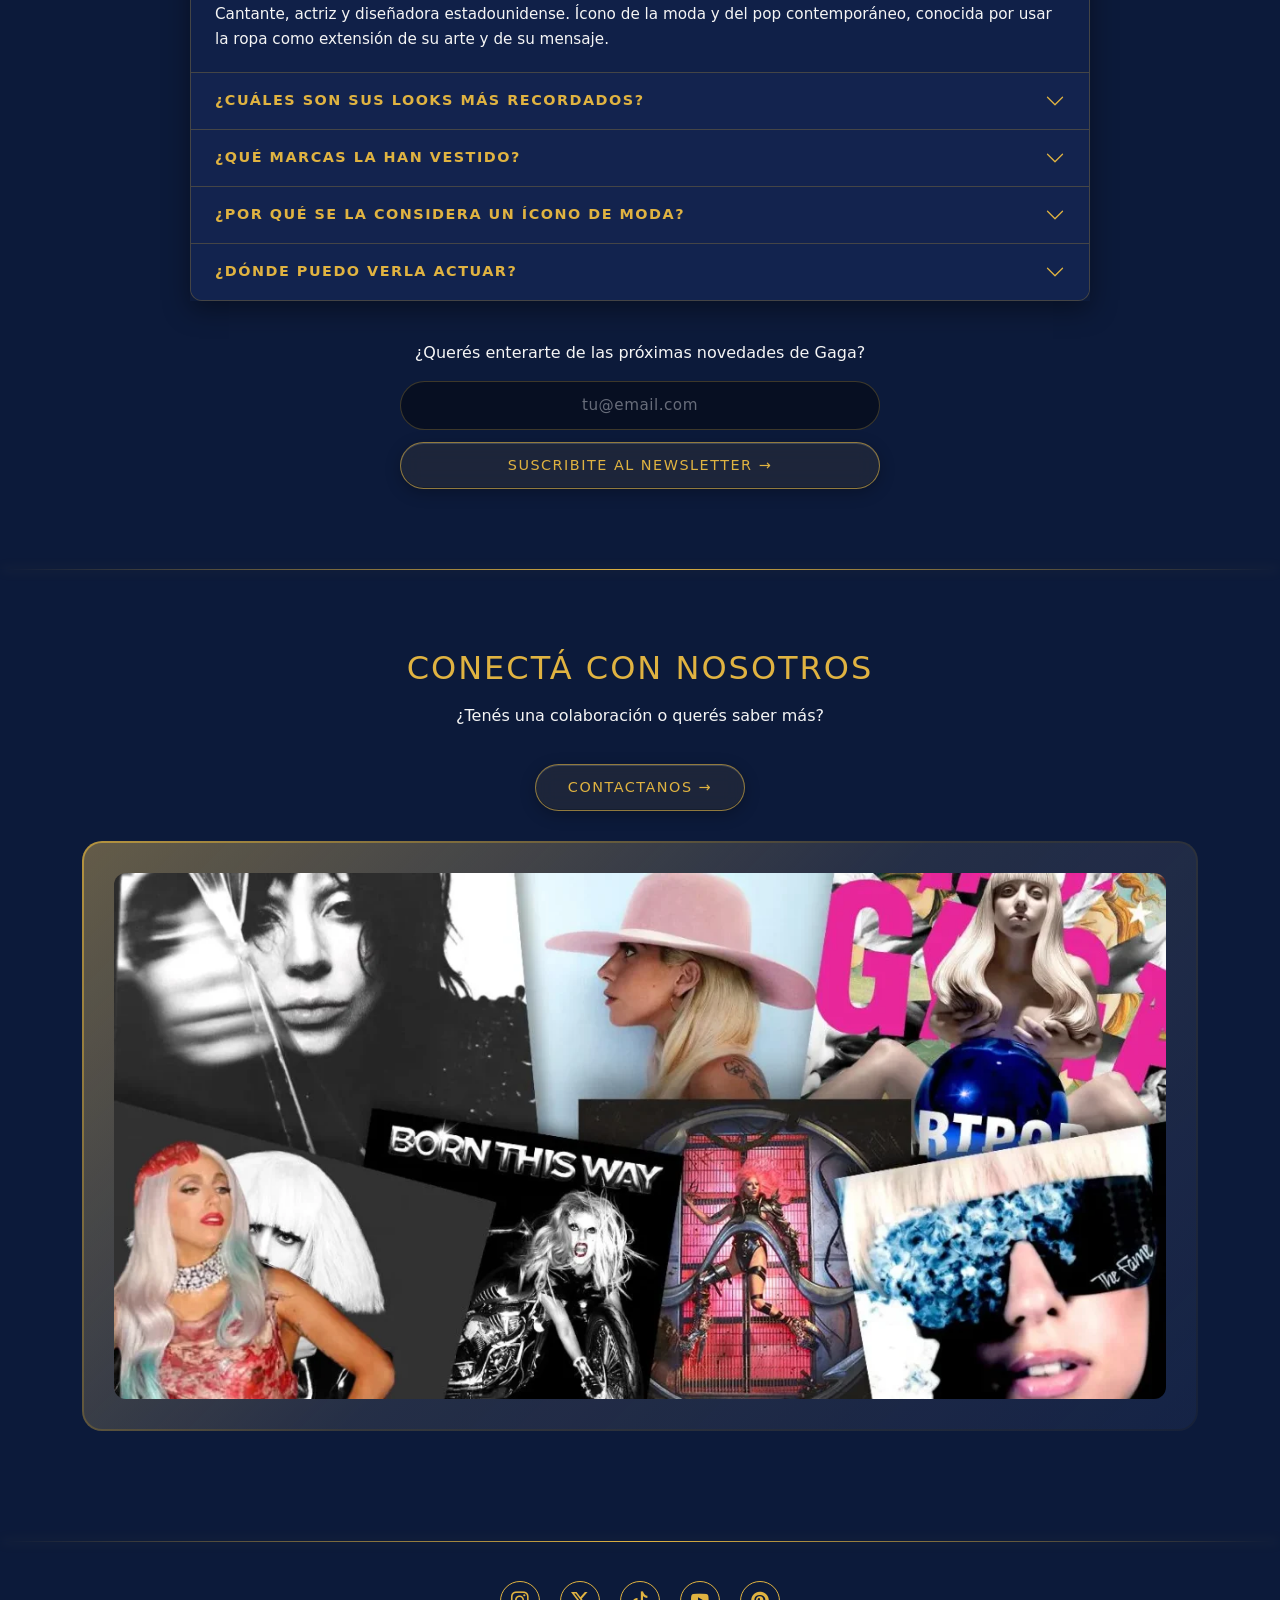
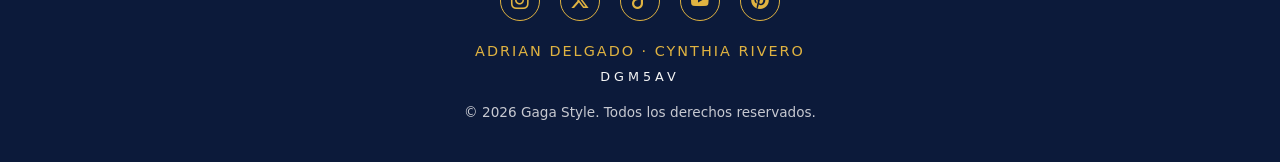
==== commit 901fa004: "Looks de marca: galería 2×3 con modals + cards "El look" / "Detalles" / "Por qué importa" en PC - 6 " ====
--- a/index.html
+++ b/index.html
@@ -89,7 +89,7 @@
                     <div class="carousel-caption">
                         <p>Estilo icónico. Moda sin miedo.</p>
                         <h1>Lady Gaga</h1>
-                        <p>El vestuario que dio vida a su arte.</p>
+                        <p>Artista, ícono y visionaria.</p>
                         <a href="#sobre" class="btn btn-outline-warning">Explorar</a>
                     </div>
                 </li>
--- a/estilos/estilos.css
+++ b/estilos/estilos.css
@@ -1331,6 +1331,111 @@
     margin-right: 8px;
 }
 
+/* --------------------------------------------
+   Galería del look (solo tablet y PC)
+   --------------------------------------------
+   Fila con foto principal a la izquierda + grilla 2x2 de thumbs
+   a la derecha. En mobile la galería está oculta por d-none d-md-block
+   en el HTML y queda solo la foto principal a ancho completo.
+   Cada thumb es un <button> (data-bs-toggle="modal") que abre un modal
+   de Bootstrap con la versión grande de la foto + texto. */
+#look-marca .look-fila {
+    margin: 30px 0;
+}
+
+/* La figure principal ya tiene su marco dorado heredado de #look-marca figure,
+   pero por estar dentro de una columna de Bootstrap arrastra el padding del col.
+   Lo bajamos para que el marco arranque pegado al borde del col. */
+#look-marca .look-figura-principal {
+    margin: 0;
+}
+
+/* Grilla 2x2 de thumbnails. Cada thumb es cuadrado-ish (mantenemos
+   el 3:4 vertical de las imágenes 360x480). */
+#look-marca .look-galeria ul {
+    margin: 0;
+}
+
+#look-marca .look-thumb {
+    display: block;
+    width: 100%;
+    padding: 0;
+    background: transparent;
+    border: 2px solid rgba(224, 179, 65, 0.4);
+    border-radius: 10px;
+    overflow: hidden;
+    cursor: pointer;
+    transition: border-color 0.3s ease, transform 0.3s ease, box-shadow 0.3s ease;
+}
+
+#look-marca .look-thumb img {
+    display: block;
+    width: 100%;
+    height: auto;
+    transition: transform 0.5s cubic-bezier(0.2, 0.8, 0.2, 1);
+}
+
+#look-marca .look-thumb:hover,
+#look-marca .look-thumb:focus-visible {
+    border-color: var(--dorado);
+    box-shadow: 0 8px 24px rgba(0, 0, 0, 0.4);
+    outline: none;
+}
+
+#look-marca .look-thumb:hover img,
+#look-marca .look-thumb:focus-visible img {
+    transform: scale(1.08);
+}
+
+/* --------------------------------------------
+   Modal de la galería
+   --------------------------------------------
+   Pisa los estilos default de Bootstrap para que el modal use la
+   paleta navy + dorado del sitio. */
+.look-modal .modal-content {
+    background-color: var(--navy-fondo);
+    color: var(--texto-claro);
+    border: 2px solid rgba(224, 179, 65, 0.5);
+    border-radius: 16px;
+}
+
+.look-modal .modal-header {
+    border-bottom: 1px solid rgba(224, 179, 65, 0.25);
+    padding: 1rem 1.25rem;
+}
+
+.look-modal .modal-title {
+    color: var(--dorado);
+    font-family: 'Playfair Display', serif;
+    font-weight: 700;
+    letter-spacing: 2px;
+    text-transform: uppercase;
+    font-size: 1.2rem;
+    margin: 0;
+}
+
+/* El botón cerrar de Bootstrap es una X negra → la invertimos a blanca
+   para que se vea sobre el fondo navy. */
+.look-modal .btn-close {
+    filter: invert(1) grayscale(100%) brightness(1.5);
+}
+
+.look-modal .modal-body {
+    padding: 1.5rem;
+}
+
+.look-modal .look-modal-img {
+    border-radius: 10px;
+    width: 100%;
+    height: auto;
+}
+
+.look-modal .modal-body p {
+    color: var(--texto-claro);
+    line-height: 1.7;
+    margin: 0;
+}
+
 /* ============================================
    8) Looks icónicos (sección del index)
    --------------------------------------------
@@ -1978,3 +2083,151 @@
         background: var(--dorado);
     }
 }
+
+/* ============================================
+   Look de marca — layout PC (≥1024px)
+   --------------------------------------------
+   En mobile/tablet la página queda con el flujo natural: figure +
+   galería (en tablet) arriba, y debajo los 3 bloques de info como
+   texto corrido, seguido del botón "Volver".
+
+   En PC pasamos a un grid de 2 columnas con 3 cards de info:
+       intro → al lado de la galería (cap a la altura de la galería,
+               con scroll si excede)
+       detalles + importa → fila inferior full-width, lado a lado
+
+   ┌──────────┬──────────┐
+   │   h1     │   h1     │
+   │  lead    │  lead    │
+   ├──────────┼──────────┤
+   │ figura   │          │
+   ├──────────┤ galería  │
+   │  intro   │          │ ← card "El look" con scroll si excede
+   │ (scroll) │          │
+   ├──────────┴──────────┤
+   │ detalles │ importa  │ ← 2 cards lado a lado, fila inferior
+   ├──────────┴──────────┤
+   │      volver btn     │
+   └─────────────────────┘
+
+   Truco: usamos display:contents en .look-fila y en .marca-info para
+   "disolver" esos contenedores y exponer la figura, la galería y los
+   3 bloques de info directamente como hijos del grid del container.
+   Así no necesitamos cambiar el layout de mobile/tablet — los .look-bloque
+   son simples divs que stackean vertical sin estilos hasta PC.
+   ============================================ */
+@media (min-width: 1024px) {
+    #look-marca > .container {
+        display: grid;
+        grid-template-columns: 7fr 5fr;
+        grid-template-rows: auto auto auto auto auto auto;
+        grid-template-areas:
+            "h1       h1"
+            "lead     lead"
+            "figura   galeria"
+            "intro    galeria"
+            "detalles importa"
+            "boton    boton";
+        column-gap: 30px;
+    }
+
+    /* Disolver row y article para exponer hijos directamente al grid. */
+    #look-marca .look-fila { display: contents; }
+    #look-marca > .container > .marca-info { display: contents; }
+
+    #look-marca > .container > h1 { grid-area: h1; }
+    #look-marca > .container > .marca-lead { grid-area: lead; }
+
+    /* Figura: ancla en la celda "figura". Reseteamos width/padding
+       del col-md-7 porque dentro del grid los maneja la celda. */
+    #look-marca .look-fila > .look-figura-principal {
+        grid-area: figura;
+        width: 100%;
+        max-width: 100%;
+        flex: none;
+        padding-left: 0;
+        padding-right: 0;
+        margin: 0;
+    }
+
+    /* Galería: spans rows "figura"+"intro" (3-4). El alto de esas filas
+       lo definen la figura y el card "El look" (ambas auto), así que
+       la galería se ajusta a ese alto total — sus thumbs llegan
+       exactamente al tope de la figura y al fondo del card "El look". */
+    #look-marca .look-fila > .look-galeria {
+        grid-area: galeria;
+        width: 100%;
+        max-width: 100%;
+        flex: none;
+        padding-left: 0;
+        padding-right: 0;
+    }
+
+    /* Inner grid 2×3 de la galería: en PC reemplazamos el row+col-6 de
+       Bootstrap por un grid propio que distribuye los 6 thumbs en 3 filas
+       iguales (1fr cada una) y 2 columnas. Con height:100% las 3 filas
+       se reparten todo el alto disponible (figura + intro card).
+       Gap de 24px en vez del g-3 (~16px) de mobile/tablet para que las
+       fotos respiren más. */
+    #look-marca .look-fila > .look-galeria > ul {
+        display: grid;
+        grid-template-columns: 1fr 1fr;
+        grid-template-rows: repeat(3, 1fr);
+        gap: 24px;
+        height: 100%;
+        margin: 0;
+        padding: 0;
+    }
+
+    /* Reset de los col-6 de Bootstrap dentro del inner grid: el grid
+       maneja el tamaño de cada celda, no flex/cols. */
+    #look-marca .look-fila > .look-galeria > ul > li {
+        padding: 0;
+        margin: 0;
+        width: auto;
+        max-width: none;
+        flex: none;
+    }
+
+    /* El thumb (button) llena su celda completamente. */
+    #look-marca .look-fila > .look-galeria .look-thumb {
+        width: 100%;
+        height: 100%;
+    }
+
+    /* La imagen llena el thumb con object-fit:cover: recorta lo justo
+       para que cubra la celda sin deformarse. Así todos los thumbs
+       tienen exactamente el mismo tamaño y la grilla queda alineada. */
+    #look-marca .look-fila > .look-galeria .look-thumb > img {
+        width: 100%;
+        height: 100%;
+        object-fit: cover;
+    }
+
+    /* Estilo COMÚN de las 3 cards: marco dorado del sitio + fondo navy
+       semitransparente. Mismo lenguaje visual que la card de .pagina-sobre
+       .sobre-info para mantener consistencia entre páginas. */
+    #look-marca .marca-info > .look-bloque {
+        background:
+            linear-gradient(rgba(20, 37, 82, 0.5), rgba(20, 37, 82, 0.5)) padding-box,
+            linear-gradient(135deg, rgba(224, 179, 65, 0.8) 0%, rgba(224, 179, 65, 0.2) 50%, rgba(224, 179, 65, 0.05) 100%) border-box;
+        border: 2px solid transparent;
+        border-radius: 16px;
+        padding: 20px 26px;
+        margin-top: 20px;
+    }
+
+    /* El primer h2 dentro de cualquier card no necesita margin-top extra
+       (queda pegado al borde superior del card). */
+    #look-marca .marca-info > .look-bloque > h2:first-child {
+        margin-top: 0;
+    }
+
+    #look-marca .look-bloque-intro { grid-area: intro; }
+    #look-marca .look-bloque-detalles { grid-area: detalles; }
+    #look-marca .look-bloque-importa { grid-area: importa; }
+
+    #look-marca > .container > .btn {
+        grid-area: boton;
+    }
+}
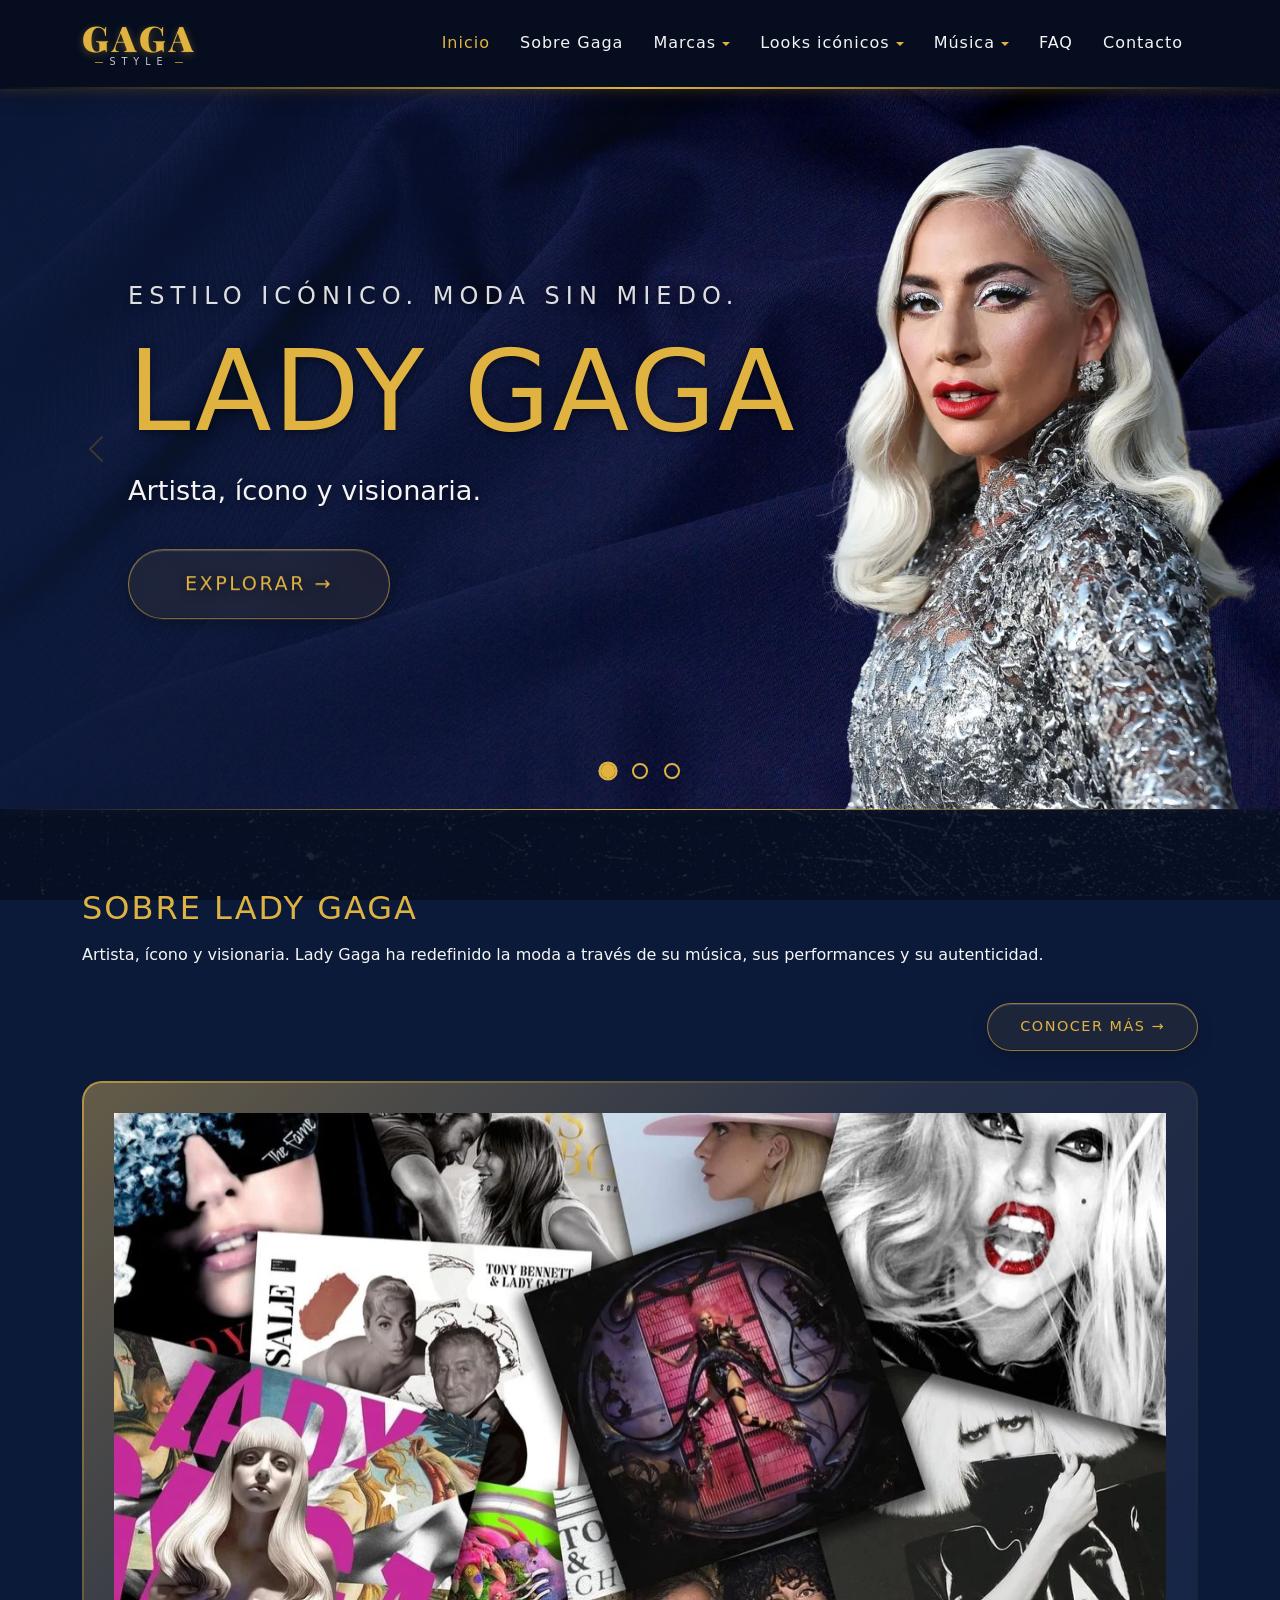
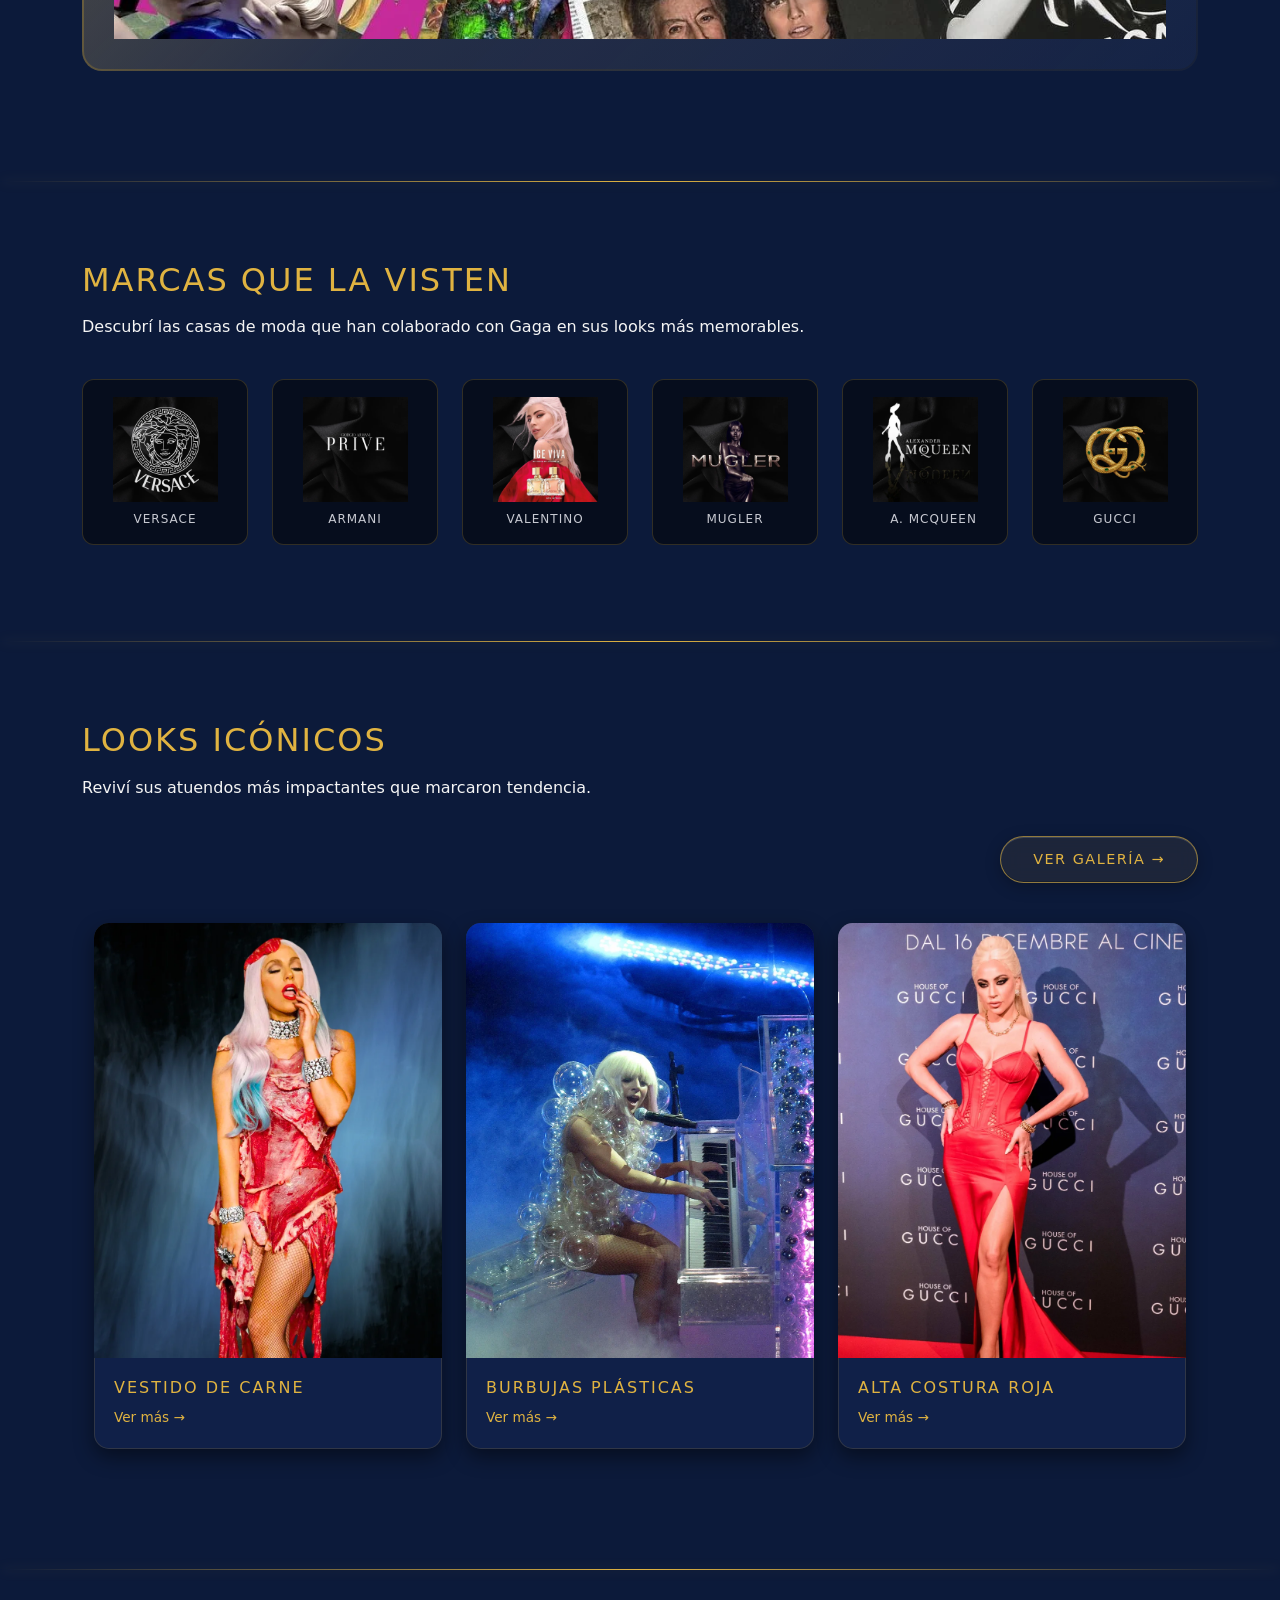
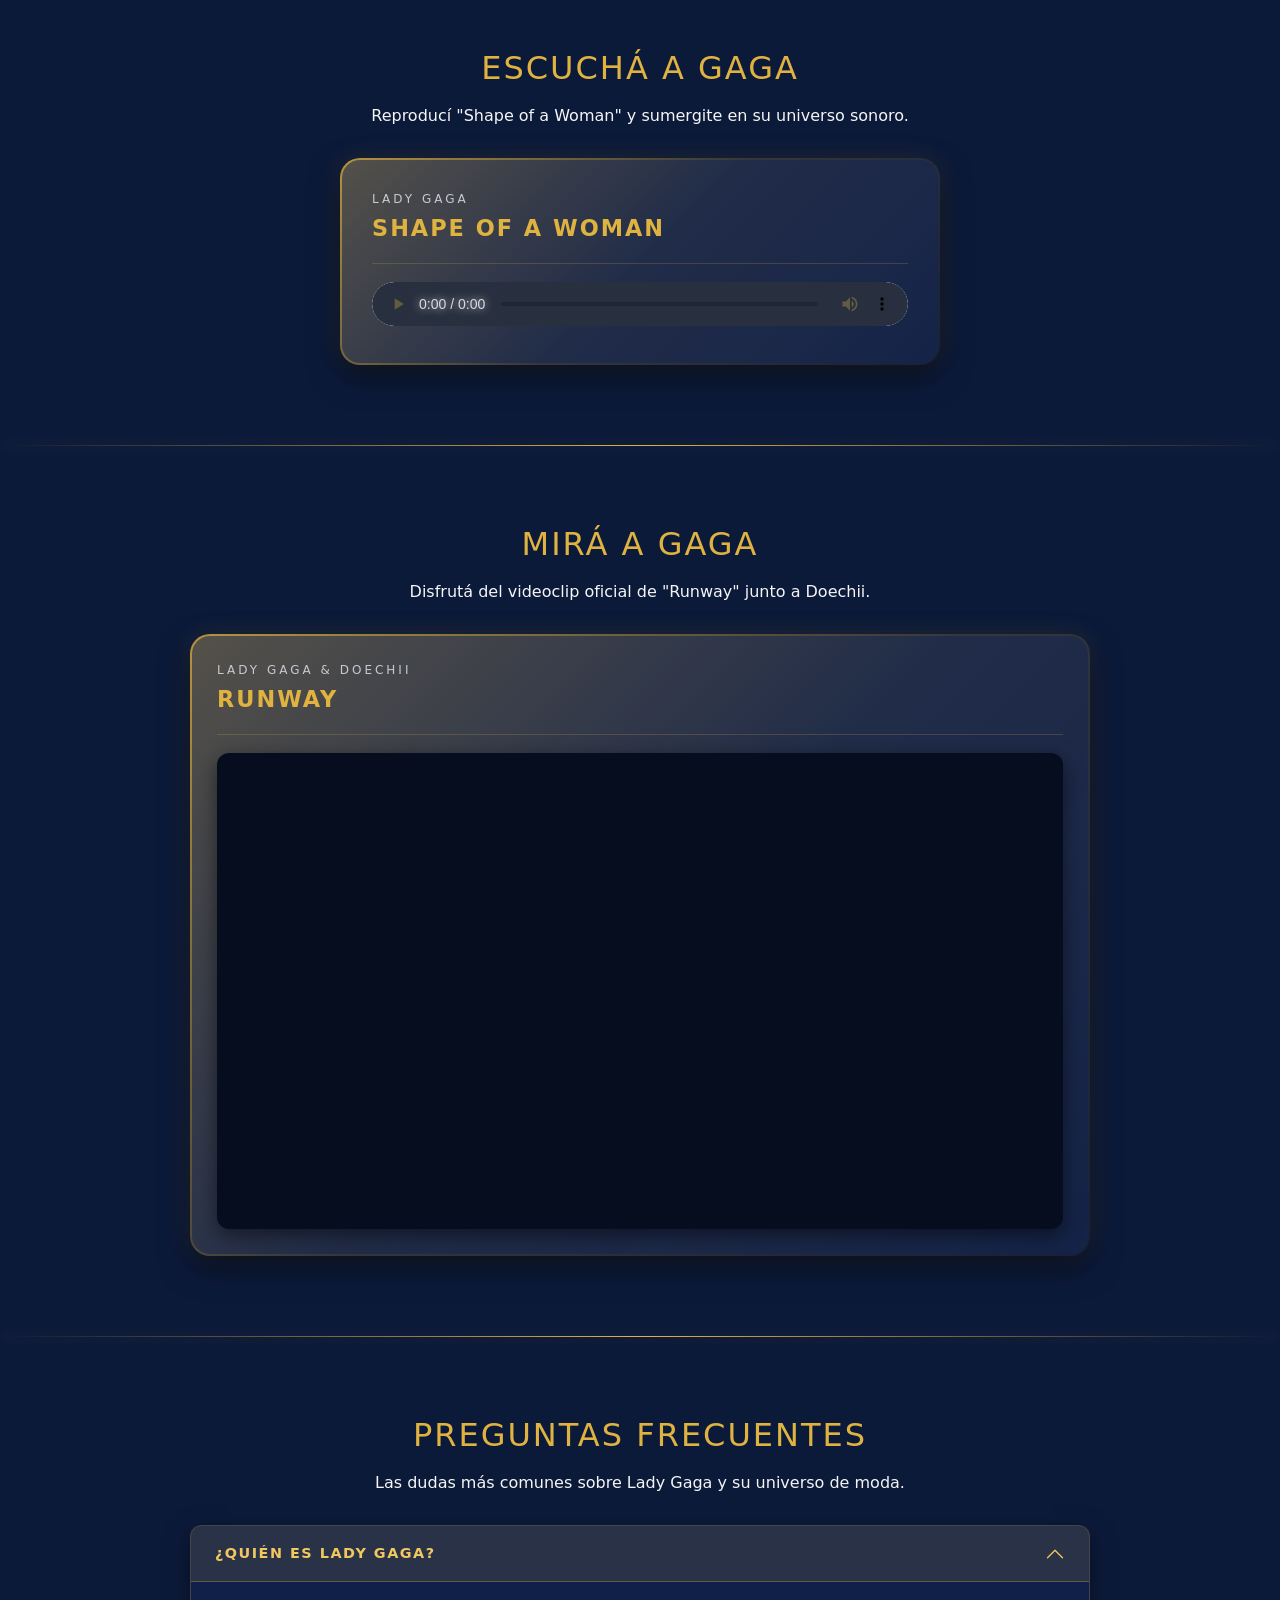
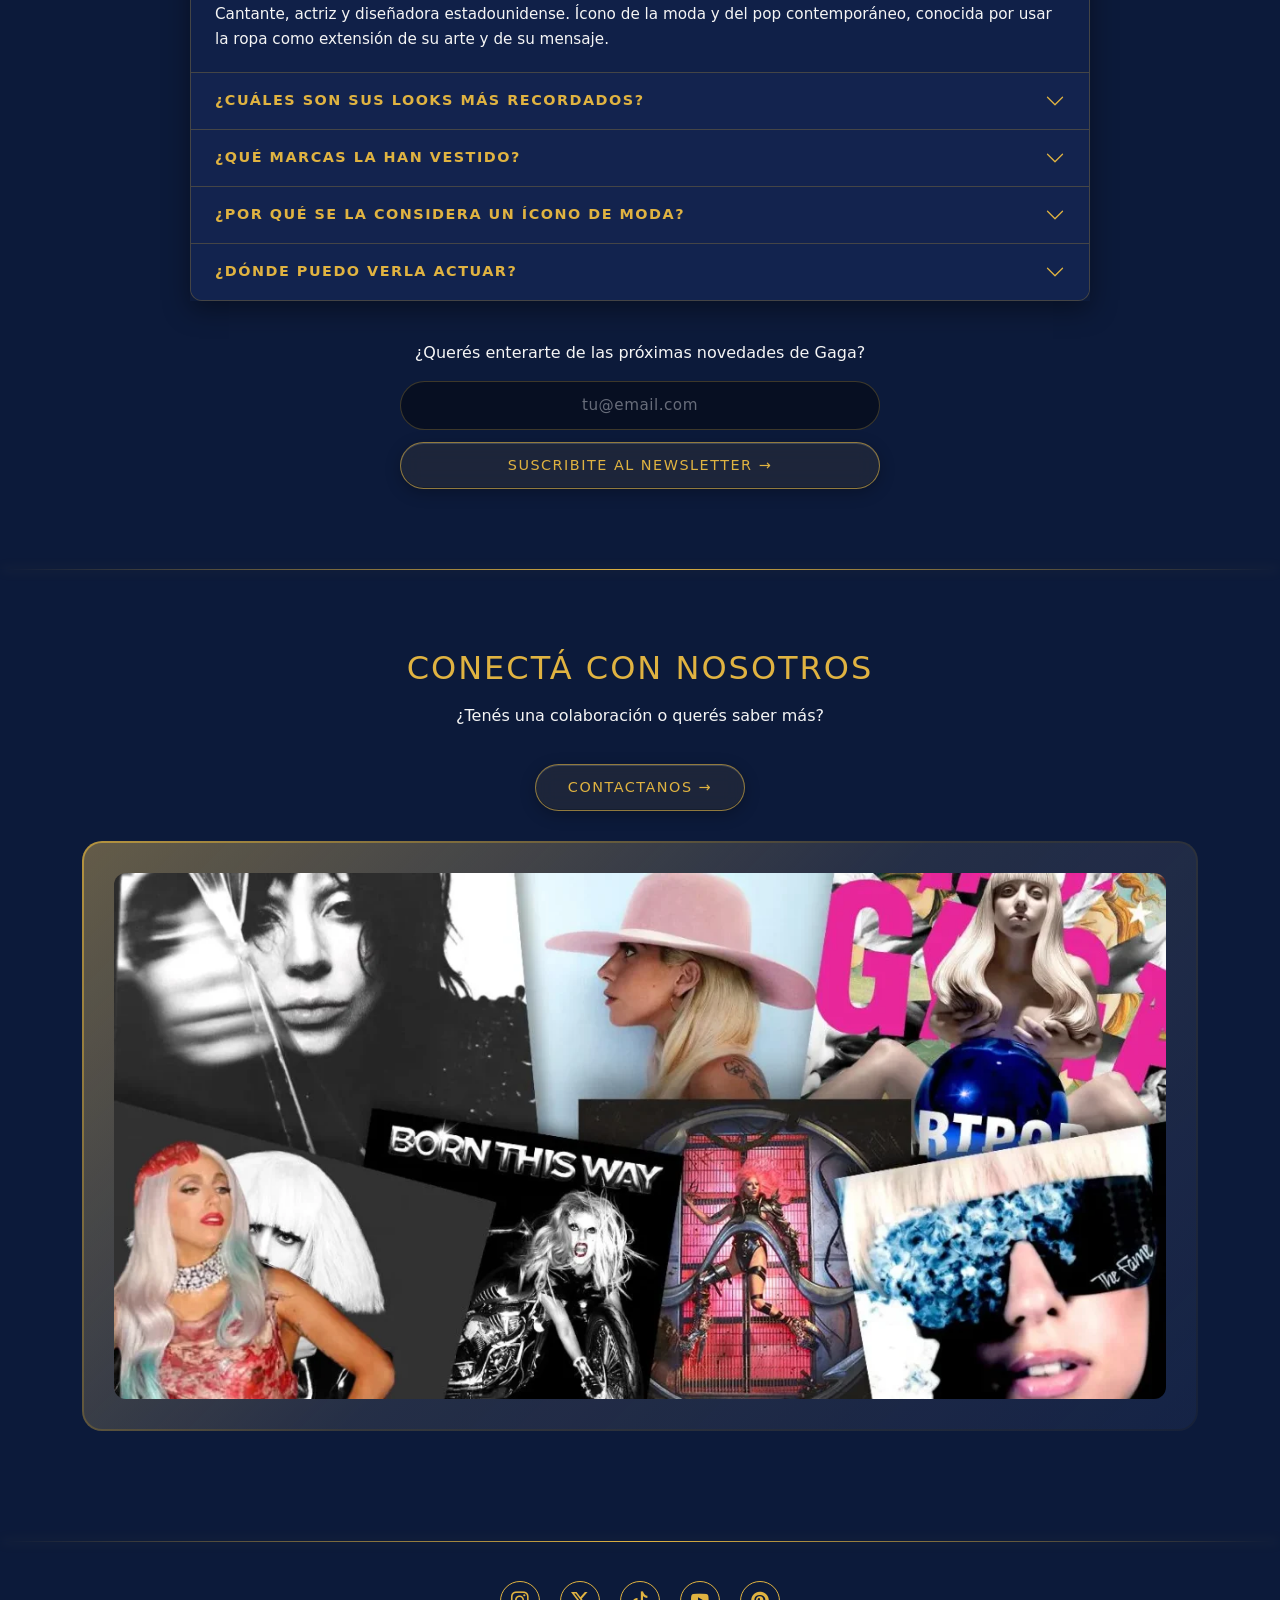
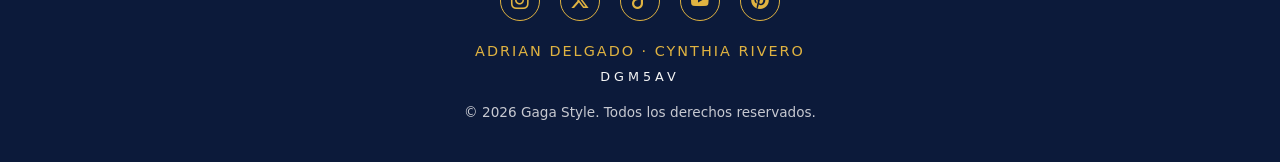
==== commit fb77d504: "Discografía: galería de 4 tapas con modals + dropdown Música/Video/Discografía en PC - Nueva página " ====
--- a/index.html
+++ b/index.html
@@ -51,10 +51,25 @@
                                 <li><a class="dropdown-item" href="secciones/look3.html">Alta costura roja</a></li>
                             </ul>
                         </li>
-                        <li class="nav-item">
+                        <!-- Dropdown "Música" que agrupa Música / Video / Discografía.
+                             Solo visible en PC (>=1024px) vía CSS .nav-musica-pc.
+                             En mobile/tablet se ocultan estos y se muestran los 3 items
+                             planos de abajo (.nav-musica-flat). -->
+                        <li class="nav-item dropdown nav-musica-pc">
+                            <a class="nav-link dropdown-toggle" href="#musica" role="button" data-bs-toggle="dropdown" aria-expanded="false">Música</a>
+                            <ul class="dropdown-menu">
+                                <li><a class="dropdown-item" href="#musica">Música</a></li>
+                                <li><a class="dropdown-item" href="#video">Video</a></li>
+                                <li><a class="dropdown-item" href="secciones/discografia.html">Discografía</a></li>
+                            </ul>
+                        </li>
+                        <li class="nav-item nav-musica-flat">
+                            <a class="nav-link" href="secciones/discografia.html">Discografía</a>
+                        </li>
+                        <li class="nav-item nav-musica-flat">
                             <a class="nav-link" href="#musica">Música</a>
                         </li>
-                        <li class="nav-item">
+                        <li class="nav-item nav-musica-flat">
                             <a class="nav-link" href="#video">Video</a>
                         </li>
                         <li class="nav-item">
--- a/estilos/estilos.css
+++ b/estilos/estilos.css
@@ -377,6 +377,23 @@
     }
 }
 
+/* Dropdown "Música" del nav: solo en PC (>=1024px).
+   En mobile/tablet siguen los 3 items planos (Discografía, Música, Video
+   con la clase .nav-musica-flat). En PC se ocultan los planos y aparece
+   un dropdown agrupado (.nav-musica-pc) para que la nav no quede amontonada. */
+.nav-musica-pc {
+    display: none;
+}
+
+@media (min-width: 1024px) {
+    .nav-musica-pc {
+        display: block;
+    }
+    .nav-musica-flat {
+        display: none;
+    }
+}
+
 /* ============================================
    4) Banner / Inicio (carousel de Bootstrap)
    --------------------------------------------
@@ -2059,6 +2076,7 @@
         margin-bottom: 1rem;
         line-height: 1.7;
         color: var(--texto-claro);
+        font-size: 1.15rem;
     }
 
     .pagina-sobre .sobre-info > p:last-child {
@@ -2139,7 +2157,10 @@
     #look-marca > .container > .marca-lead { grid-area: lead; }
 
     /* Figura: ancla en la celda "figura". Reseteamos width/padding
-       del col-md-7 porque dentro del grid los maneja la celda. */
+       del col-md-7 porque dentro del grid los maneja la celda.
+       display:flex + align/justify:center vertical y horizontalmente
+       centra la imagen dentro del marco dorado, por si el grid estira
+       el figure (ej. cuando el alto de la galería empuja la fila). */
     #look-marca .look-fila > .look-figura-principal {
         grid-area: figura;
         width: 100%;
@@ -2148,6 +2169,9 @@
         padding-left: 0;
         padding-right: 0;
         margin: 0;
+        display: flex;
+        align-items: center;
+        justify-content: center;
     }
 
     /* Galería: spans rows "figura"+"intro" (3-4). El alto de esas filas
@@ -2230,4 +2254,240 @@
     #look-marca > .container > .btn {
         grid-area: boton;
     }
-}
+
+    /* Foto principal: subimos el max-height a 720px en PC (el default 480
+       quedaba chico en viewports tipo 1440×891, donde la celda del grid es
+       ~750px de ancho a partir de xxl=1320 y el image quedaba con mucho
+       aire al costado). */
+    #look-marca .look-figura-principal img {
+        max-height: 720px;
+    }
+
+    /* Tipografía de las cards de info: bumpeamos h2/p/ul para que el texto
+       respire mejor en pantallas grandes (PC ≥1024). Mismo tamaño base que
+       .pagina-sobre .sobre-info para mantener consistencia entre páginas. */
+    #look-marca .marca-info > .look-bloque > h2 {
+        font-size: 1.55rem;
+    }
+
+    #look-marca .marca-info > .look-bloque > p,
+    #look-marca .marca-info > .look-bloque > ul {
+        font-size: 1.15rem;
+        line-height: 1.7;
+    }
+
+    /* Página de marca (marcaN.html) — mismo bump tipográfico que las cards
+       de look para que el texto sea consistente entre páginas de la marca
+       y de los looks. */
+    #marca .marca-info h2 {
+        font-size: 1.55rem;
+    }
+
+    #marca .marca-info p {
+        font-size: 1.15rem;
+    }
+}
+
+/* ============================================
+   13) Discografía (secciones/discografia.html)
+   --------------------------------------------
+   Galería de 4 tapas de discos. Mobile-first:
+     - Mobile: 1 columna (col-12) → tapas grandes, una abajo de la otra.
+     - Tablet: 2 columnas (col-md-6) → grilla 2×2.
+     - PC:     4 columnas (col-lg-3) → una sola fila.
+   Cada tapa es cuadrada (aspect-ratio 1:1), con marco dorado
+   sutil y nombre del álbum + año debajo.
+   ============================================ */
+#discografia > .container > h1 {
+    color: var(--dorado);
+    text-transform: uppercase;
+    letter-spacing: 2px;
+    font-size: 2rem;
+    margin-bottom: 1rem;
+}
+
+#discografia > .container > p {
+    color: var(--texto-suave);
+    margin-bottom: 2rem;
+}
+
+#discografia .galeria-discos {
+    margin-top: 30px;
+    gap: 30px 0; /* solo separación vertical (las columnas ya tienen gutter de Bootstrap) */
+}
+
+/* Cada tarjeta de disco: tapa + bloque de info (título + año). */
+.tarjeta-disco {
+    display: flex;
+    flex-direction: column;
+    align-items: center;
+    background-color: rgba(0, 0, 0, 0.5);
+    border: 1px solid rgba(224, 179, 65, 0.2);
+    border-radius: 12px;
+    padding: 16px;
+    transition: transform 0.4s cubic-bezier(0.2, 0.8, 0.2, 1),
+                box-shadow 0.4s ease,
+                border-color 0.3s ease;
+}
+
+/* El <button> que envuelve la tapa: reset de estilos default del navegador
+   (background, border, padding) y look de "marco interno" sutil que se
+   intensifica en hover/focus para indicar que es clickeable. */
+.tarjeta-disco .disco-trigger {
+    width: 100%;
+    margin: 0;
+    aspect-ratio: 1 / 1; /* la tapa queda cuadrada aunque la foto no lo sea */
+    overflow: hidden;
+    border-radius: 8px;
+    padding: 0;
+    background: transparent;
+    border: 2px solid rgba(224, 179, 65, 0.25);
+    cursor: pointer;
+    transition: border-color 0.3s ease;
+}
+
+.tarjeta-disco .disco-trigger img {
+    width: 100%;
+    height: 100%;
+    object-fit: cover;
+    display: block;
+    transition: transform 0.5s cubic-bezier(0.2, 0.8, 0.2, 1);
+}
+
+/* Hover/focus en el botón: el marco se dora y la imagen escala un poco */
+.tarjeta-disco .disco-trigger:hover,
+.tarjeta-disco .disco-trigger:focus-visible {
+    border-color: var(--dorado);
+    outline: none;
+}
+
+.tarjeta-disco .disco-trigger:hover img,
+.tarjeta-disco .disco-trigger:focus-visible img {
+    transform: scale(1.05);
+}
+
+.tarjeta-disco .disco-info {
+    text-align: center;
+    margin-top: 14px;
+}
+
+.tarjeta-disco .disco-info h2 {
+    color: var(--dorado);
+    font-size: 1.1rem;
+    letter-spacing: 1px;
+    text-transform: uppercase;
+    margin: 0 0 4px 0;
+}
+
+.tarjeta-disco .disco-info p {
+    color: var(--texto-suave);
+    font-size: 0.85rem;
+    letter-spacing: 2px;
+    margin: 0;
+}
+
+/* Hover: la tarjeta se levanta y el borde se vuelve dorado pleno */
+.tarjeta-disco:hover {
+    border-color: var(--dorado);
+    transform: translateY(-6px);
+    box-shadow:
+        0 12px 30px rgba(0, 0, 0, 0.5),
+        0 0 18px rgba(224, 179, 65, 0.25);
+}
+
+/* ----- Tablet (768–991): 2 columnas, tarjetas un poco más chicas ----- */
+@media (min-width: 768px) and (max-width: 991px) {
+    #discografia .galeria-discos {
+        gap: 24px 0;
+    }
+
+    .tarjeta-disco .disco-info h2 {
+        font-size: 1.05rem;
+    }
+}
+
+/* ----- PC (≥1024px): 4 columnas en una sola fila ----- */
+@media (min-width: 1024px) {
+    #discografia > .container > h1 {
+        font-size: 2.5rem;
+    }
+
+    #discografia .galeria-discos {
+        margin-top: 50px;
+    }
+
+    .tarjeta-disco {
+        padding: 14px;
+    }
+
+    .tarjeta-disco .disco-info h2 {
+        font-size: 1rem;
+    }
+
+    .tarjeta-disco .disco-info p {
+        font-size: 0.8rem;
+    }
+}
+
+/* --------------------------------------------
+   Modal de cada disco
+   --------------------------------------------
+   Mismo lenguaje visual que .look-modal (fondo navy + marco dorado +
+   X blanca) para mantener coherencia con los modales de looks de marca.
+   Se abre al clickear la tapa (botón .disco-trigger con
+   data-bs-toggle="modal"). */
+.disco-modal .modal-content {
+    background-color: var(--navy-fondo);
+    color: var(--texto-claro);
+    border: 2px solid rgba(224, 179, 65, 0.5);
+    border-radius: 16px;
+}
+
+.disco-modal .modal-header {
+    border-bottom: 1px solid rgba(224, 179, 65, 0.25);
+    padding: 1rem 1.25rem;
+}
+
+.disco-modal .modal-title {
+    color: var(--dorado);
+    font-family: 'Playfair Display', serif;
+    font-weight: 700;
+    letter-spacing: 2px;
+    text-transform: uppercase;
+    font-size: 1.1rem;
+    margin: 0;
+}
+
+/* X del header: la de Bootstrap viene negra → la invertimos a blanca
+   para que se vea sobre el fondo navy. */
+.disco-modal .btn-close {
+    filter: invert(1) grayscale(100%) brightness(1.5);
+}
+
+.disco-modal .modal-body {
+    padding: 1.5rem;
+}
+
+.disco-modal .disco-modal-img {
+    border-radius: 10px;
+    width: 100%;
+    height: auto;
+}
+
+.disco-modal .modal-body p {
+    color: var(--texto-claro);
+    line-height: 1.7;
+    margin: 0;
+    font-size: 1rem;
+}
+
+/* En PC el título del modal puede respirar un poquito más */
+@media (min-width: 1024px) {
+    .disco-modal .modal-title {
+        font-size: 1.3rem;
+    }
+
+    .disco-modal .modal-body p {
+        font-size: 1.05rem;
+    }
+}
